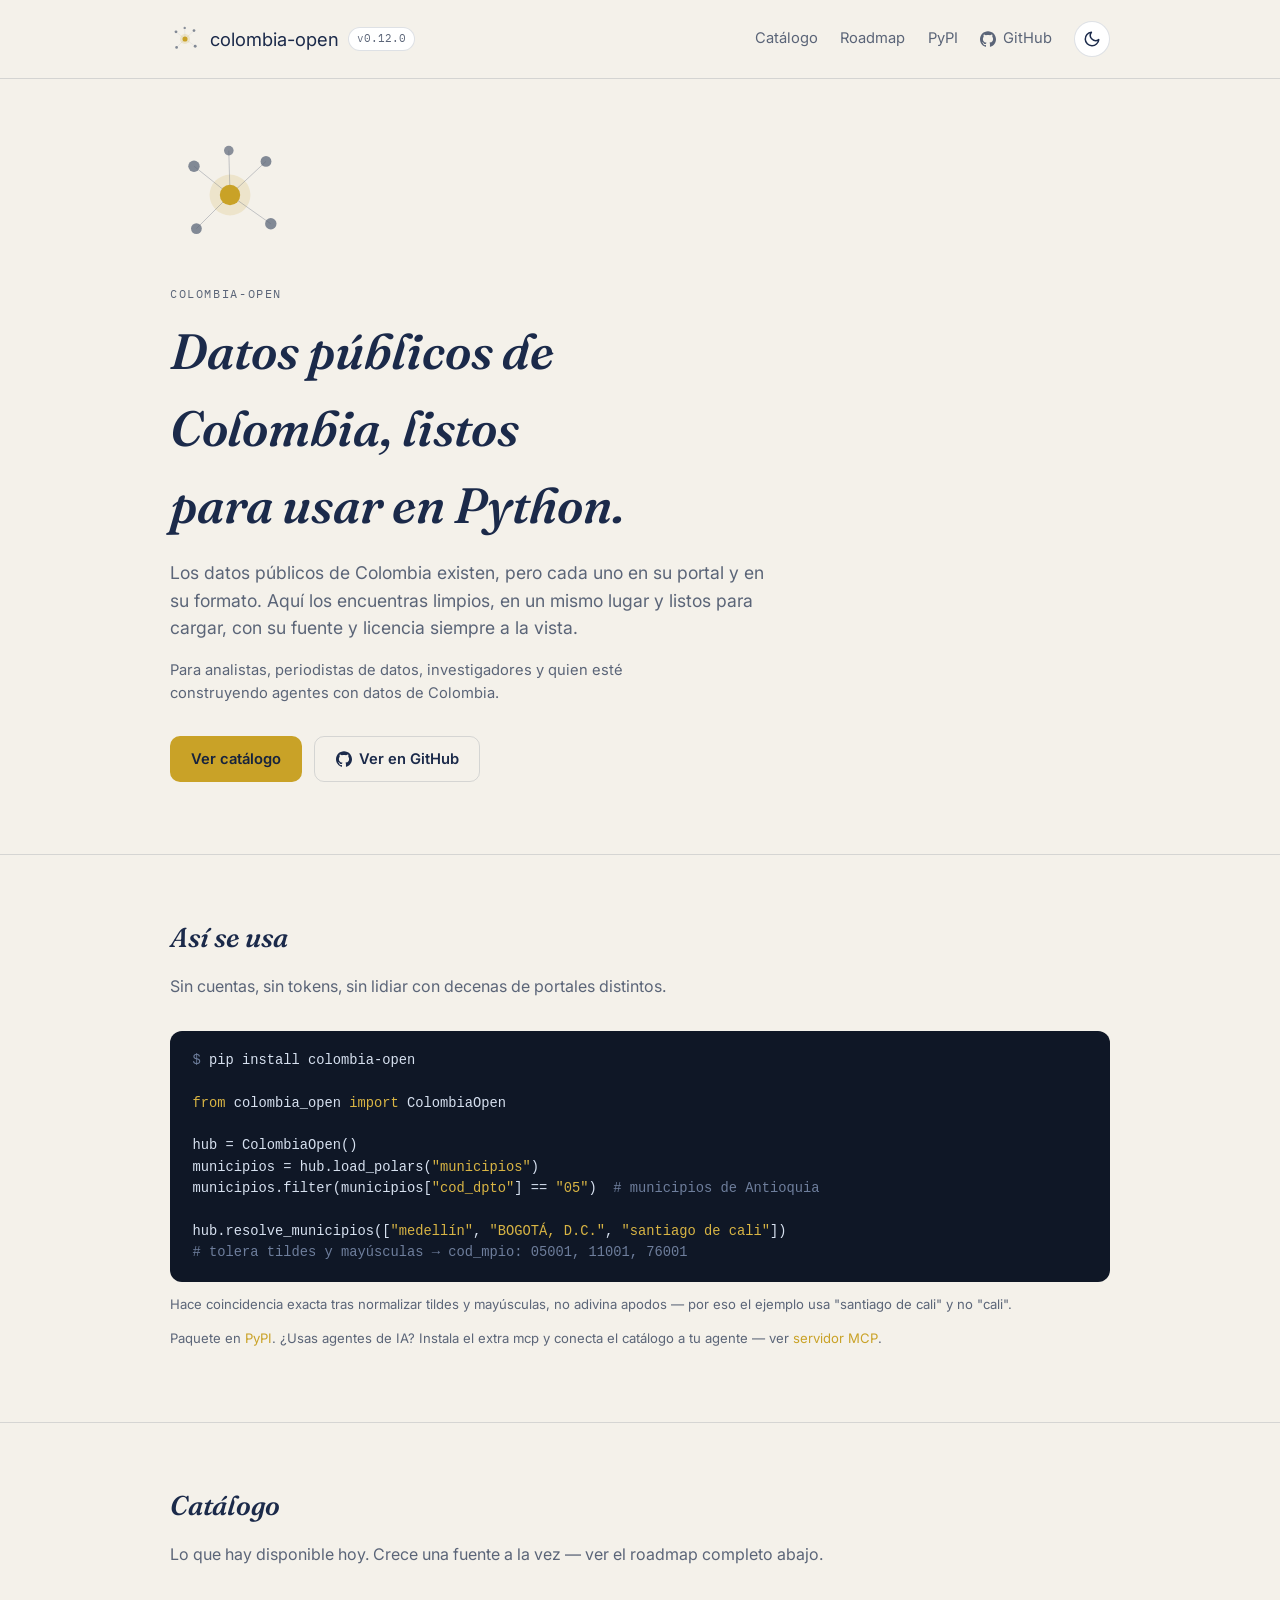
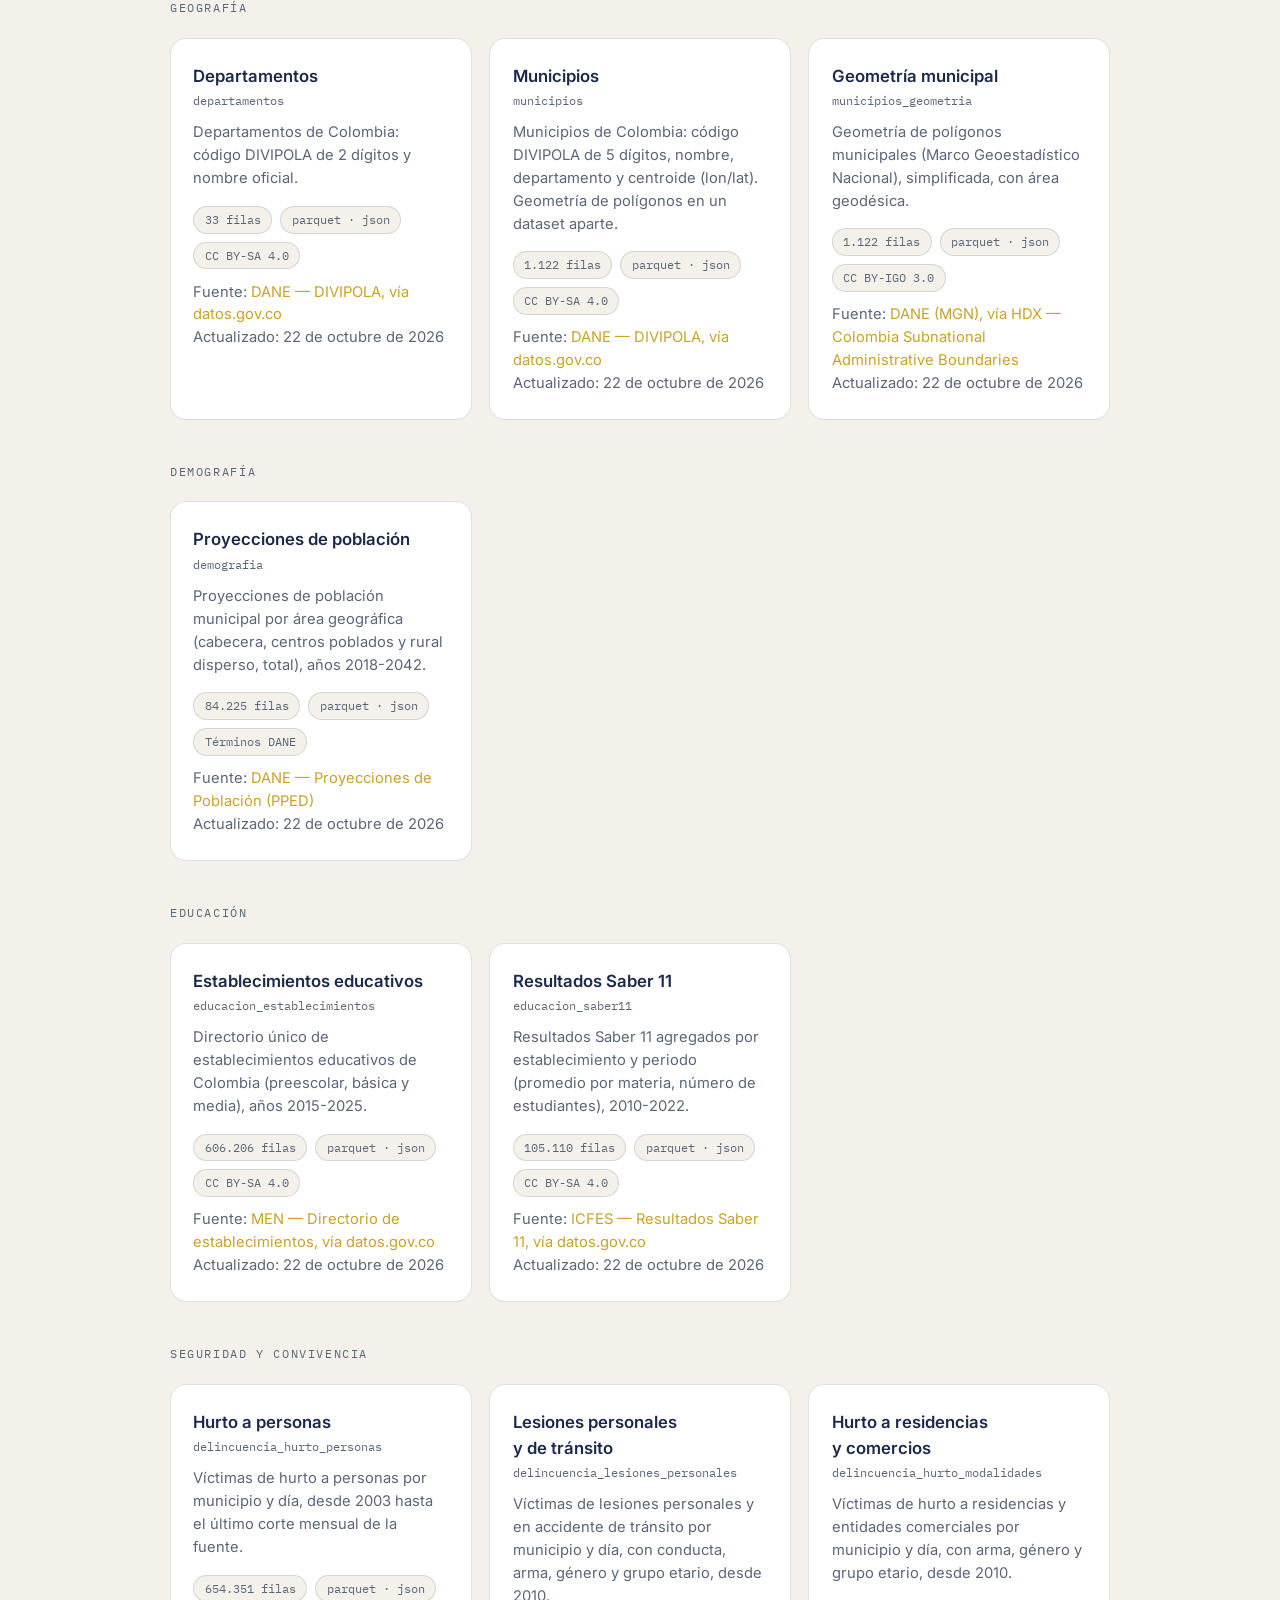
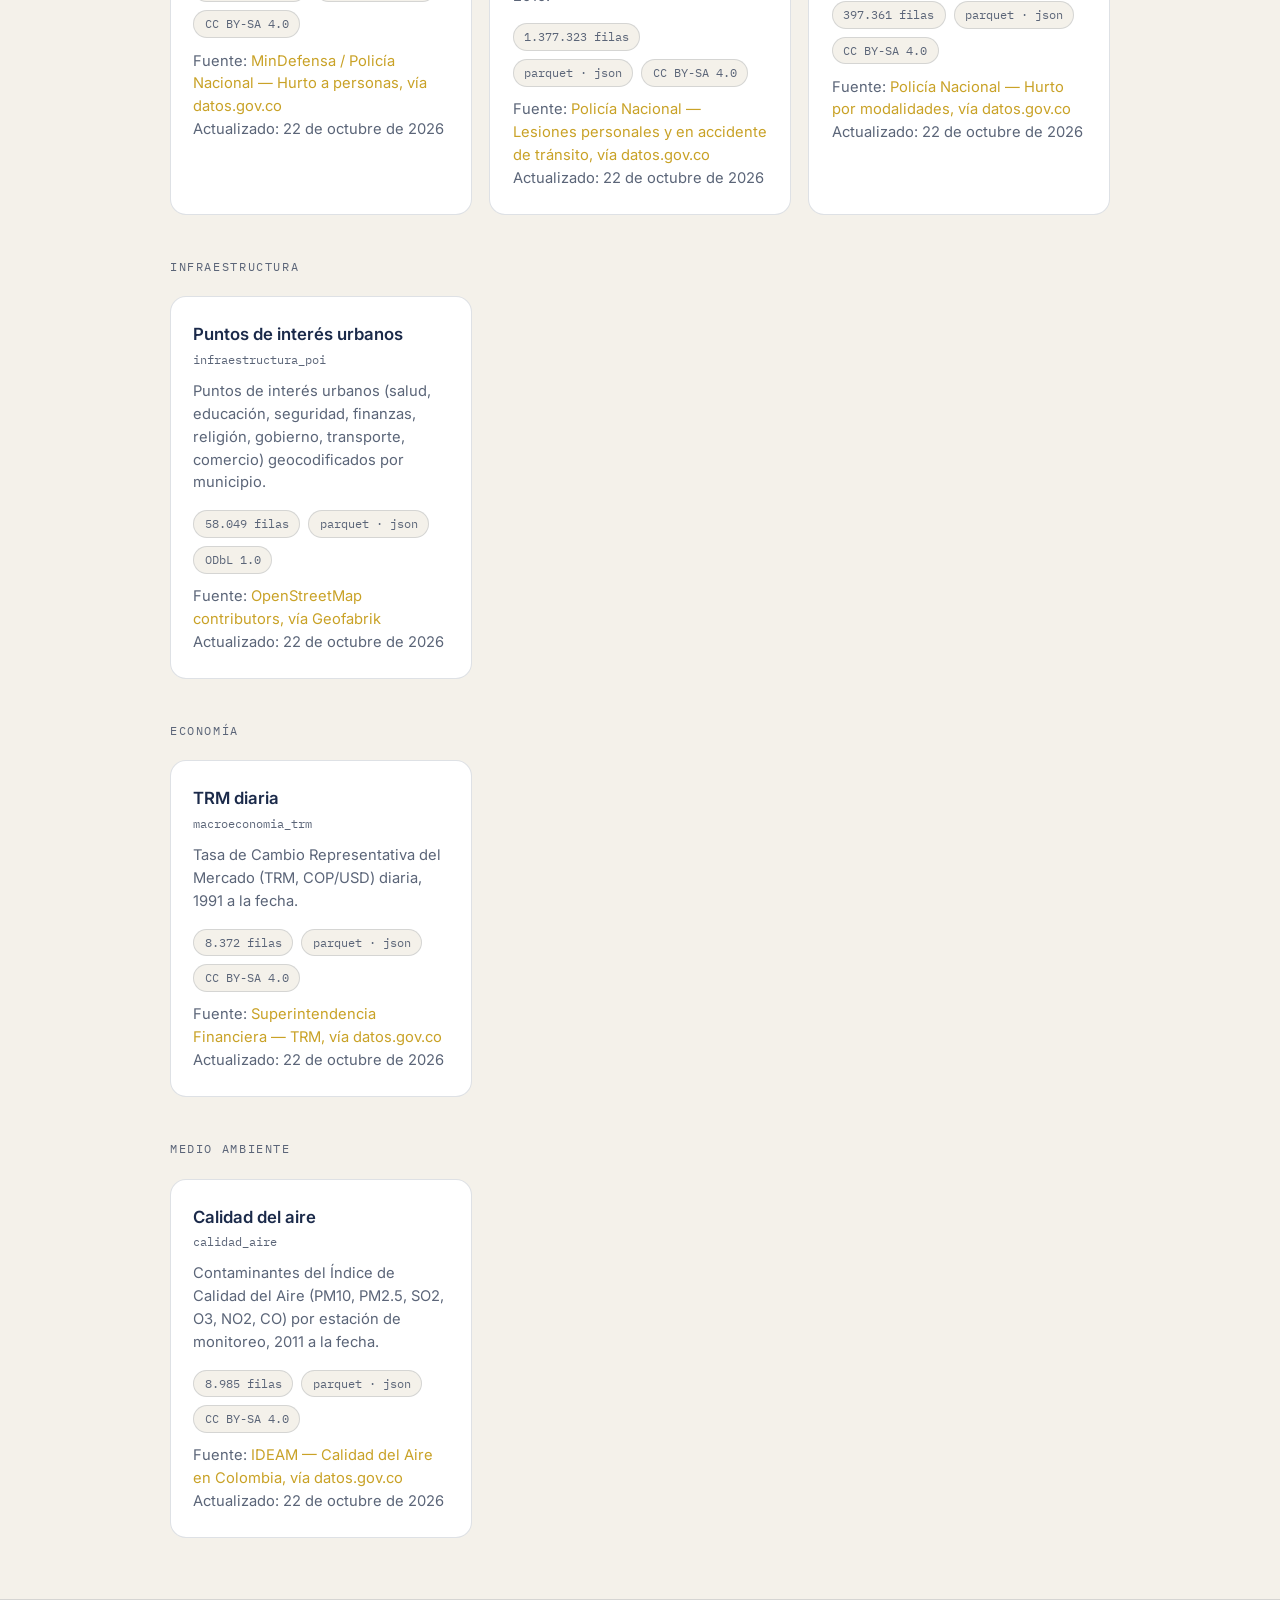
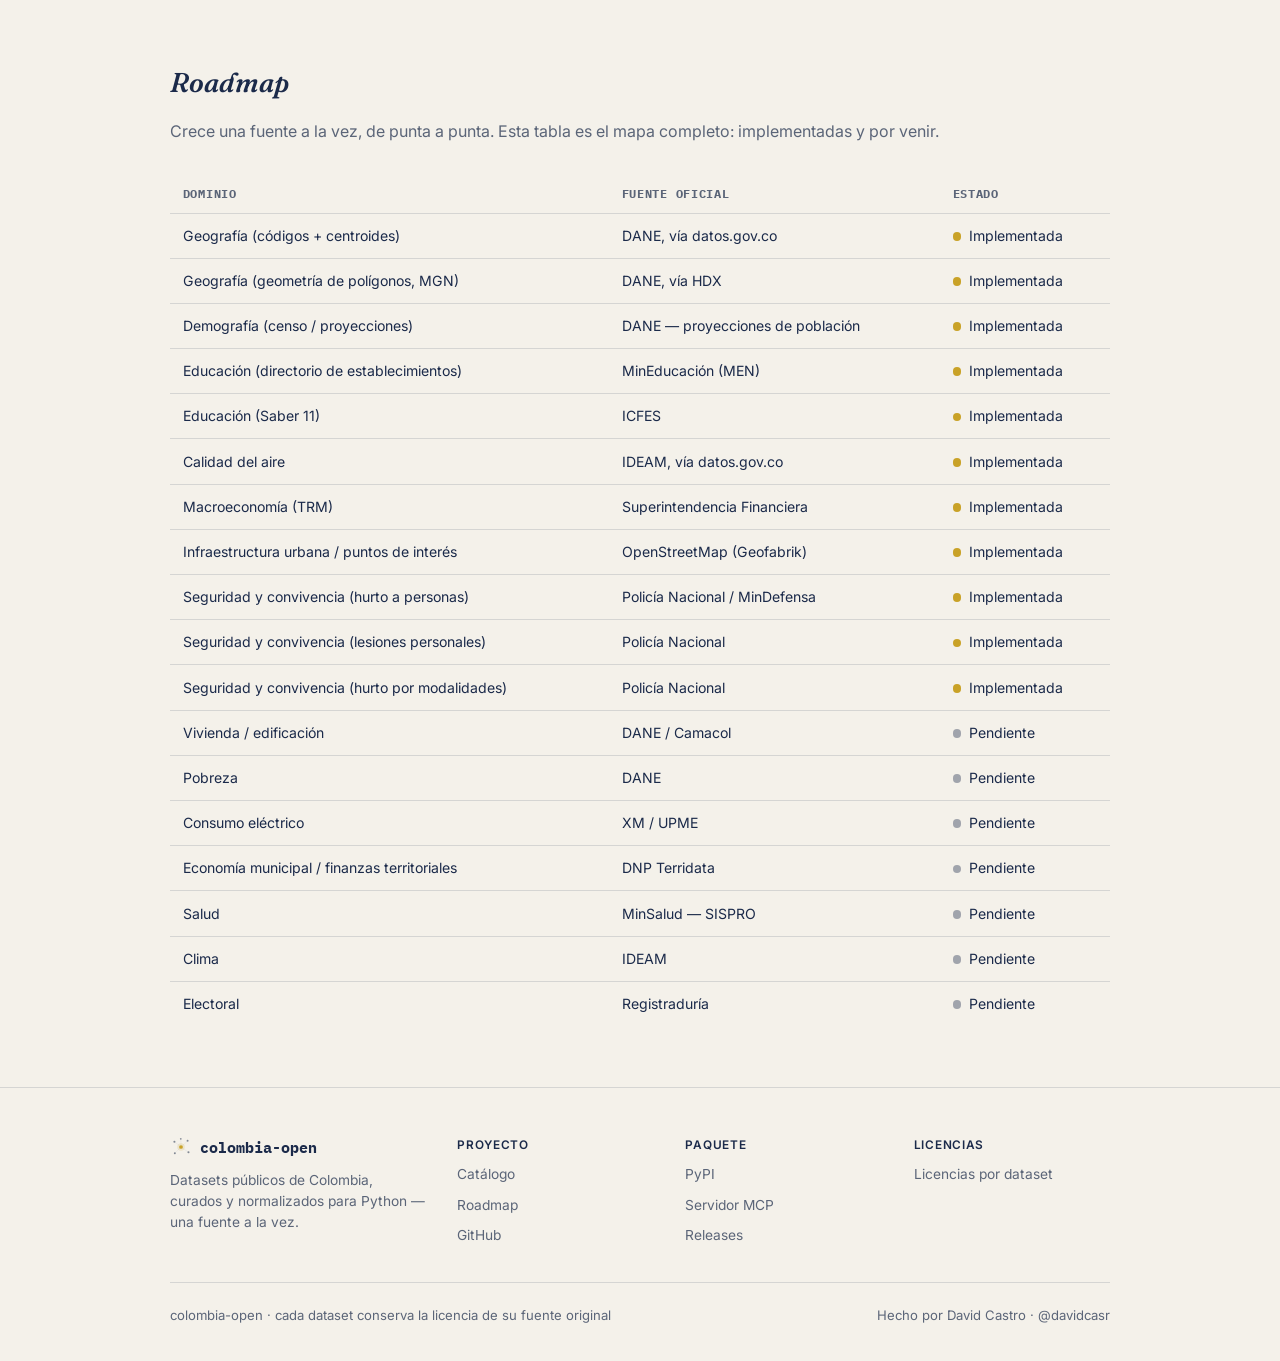
==== site/index.html @ aba4738a "docs: reescribir copy de la landing page (hero, catálogo, roadmap) Quita DIVIPOLA y "cada semana"/"f" ====
<!doctype html>
<html lang="es">
<head>
  <meta charset="utf-8">
  <meta name="viewport" content="width=device-width, initial-scale=1, viewport-fit=cover">
  <title>colombia-open — Datos públicos de Colombia para Python</title>
  <meta name="description" content="Datos públicos de Colombia, limpios y listos para usar en Python: geografía, demografía, educación, seguridad, calidad del aire y más. Cada dataset con su fuente y licencia a la vista.">
  <link rel="icon" href="favicon.svg" type="image/svg+xml">

  <meta property="og:type" content="website">
  <meta property="og:site_name" content="colombia-open">
  <meta property="og:title" content="colombia-open — Datos públicos de Colombia para Python">
  <meta property="og:description" content="Datos públicos de Colombia, limpios y listos para usar en Python: geografía, demografía, educación, seguridad, calidad del aire y más. Cada dataset con su fuente y licencia a la vista.">
  <meta property="og:url" content="https://davidcasr.github.io/colombia-open/">
  <meta property="og:image" content="https://davidcasr.github.io/colombia-open/assets/og-image.png">
  <meta property="og:image:width" content="1200">
  <meta property="og:image:height" content="630">
  <meta property="og:image:alt" content="colombia-open — logomarca de constelación sobre fondo índigo">
  <meta name="twitter:card" content="summary_large_image">
  <meta name="twitter:title" content="colombia-open — Datos públicos de Colombia para Python">
  <meta name="twitter:description" content="Datos públicos de Colombia, limpios y listos para usar en Python. Cada dataset con su fuente y licencia a la vista.">
  <meta name="twitter:image" content="https://davidcasr.github.io/colombia-open/assets/og-image.png">

  <link rel="preconnect" href="https://fonts.googleapis.com">
  <link rel="stylesheet" href="https://fonts.googleapis.com/css2?family=Fraunces:ital,wght@1,500;1,560&family=Inter:wght@400;500;600;700&family=IBM+Plex+Mono:wght@400;500&display=swap">
  <link rel="stylesheet" href="styles.css">
</head>
<body>

  <header class="site-header">
  <div class="wrap">
    <nav class="nav">
      <div class="brand-group">
        <a class="nav-brand" href="#">
          <svg viewBox="0 0 200 200" aria-hidden="true">
            <circle cx="100" cy="100" r="34" fill="var(--accent)" opacity="0.16"/>
            <line x1="40" y1="52" x2="100" y2="100" stroke="var(--fg-muted)" stroke-width="1.4" opacity="0.4"/>
            <line x1="160" y1="44" x2="100" y2="100" stroke="var(--fg-muted)" stroke-width="1.4" opacity="0.4"/>
            <line x1="168" y1="148" x2="100" y2="100" stroke="var(--fg-muted)" stroke-width="1.4" opacity="0.4"/>
            <line x1="44" y1="156" x2="100" y2="100" stroke="var(--fg-muted)" stroke-width="1.4" opacity="0.4"/>
            <line x1="98" y1="26" x2="100" y2="100" stroke="var(--fg-muted)" stroke-width="1.4" opacity="0.4"/>
            <circle cx="40" cy="52" r="9.5" fill="var(--fg-muted)" opacity="0.75"/>
            <circle cx="160" cy="44" r="9" fill="var(--fg-muted)" opacity="0.75"/>
            <circle cx="168" cy="148" r="9.5" fill="var(--fg-muted)" opacity="0.75"/>
            <circle cx="44" cy="156" r="9" fill="var(--fg-muted)" opacity="0.75"/>
            <circle cx="98" cy="26" r="8" fill="var(--fg-muted)" opacity="0.7"/>
            <circle cx="100" cy="100" r="17" fill="var(--accent)"/>
          </svg>
          colombia-open
        </a>
        <a class="version-badge" id="versionBadge" href="https://github.com/davidcasr/colombia-open/releases" target="_blank" rel="noopener">v0.12.0</a>
      </div>
      <div class="nav-links">
        <a href="#catalogo">Catálogo</a>
        <a href="#roadmap">Roadmap</a>
        <a href="https://pypi.org/project/colombia-open/" target="_blank" rel="noopener">PyPI</a>
        <a class="nav-github" href="https://github.com/davidcasr/colombia-open">
          <svg viewBox="0 0 24 24" fill="currentColor" aria-hidden="true"><path d="M12 .297c-6.63 0-12 5.373-12 12 0 5.303 3.438 9.8 8.205 11.385.6.113.82-.258.82-.577 0-.285-.01-1.04-.015-2.04-3.338.724-4.042-1.61-4.042-1.61C4.422 18.07 3.633 17.7 3.633 17.7c-1.087-.744.084-.729.084-.729 1.205.084 1.838 1.236 1.838 1.236 1.07 1.835 2.809 1.305 3.495.998.108-.776.417-1.305.76-1.605-2.665-.3-5.466-1.332-5.466-5.93 0-1.31.465-2.38 1.235-3.22-.135-.303-.54-1.523.105-3.176 0 0 1.005-.322 3.3 1.23.96-.267 1.98-.399 3-.405 1.02.006 2.04.138 3 .405 2.28-1.552 3.285-1.23 3.285-1.23.645 1.653.24 2.873.12 3.176.765.84 1.23 1.91 1.23 3.22 0 4.61-2.805 5.625-5.475 5.92.42.36.81 1.096.81 2.22 0 1.606-.015 2.896-.015 3.286 0 .315.21.69.825.57C20.565 22.092 24 17.592 24 12.297c0-6.627-5.373-12-12-12"/></svg>
          GitHub
        </a>
        <button class="theme-toggle" id="themeToggle" type="button" aria-label="Cambiar a modo oscuro">
          <svg class="icon-moon" viewBox="0 0 24 24" fill="none" stroke="currentColor" stroke-width="2" stroke-linecap="round" stroke-linejoin="round" aria-hidden="true">
            <path d="M21 12.79A9 9 0 1 1 11.21 3 7 7 0 0 0 21 12.79Z"/>
          </svg>
          <svg class="icon-sun" viewBox="0 0 24 24" fill="none" stroke="currentColor" stroke-width="2" stroke-linecap="round" stroke-linejoin="round" aria-hidden="true">
            <circle cx="12" cy="12" r="5"/>
            <line x1="12" y1="1" x2="12" y2="3"/>
            <line x1="12" y1="21" x2="12" y2="23"/>
            <line x1="4.22" y1="4.22" x2="5.64" y2="5.64"/>
            <line x1="18.36" y1="18.36" x2="19.78" y2="19.78"/>
            <line x1="1" y1="12" x2="3" y2="12"/>
            <line x1="21" y1="12" x2="23" y2="12"/>
            <line x1="4.22" y1="19.78" x2="5.64" y2="18.36"/>
            <line x1="18.36" y1="5.64" x2="19.78" y2="4.22"/>
          </svg>
        </button>
      </div>
    </nav>
  </div>
  </header>

  <section class="hero">
    <div class="wrap">
      <svg class="hero-mark" viewBox="0 0 200 200" aria-hidden="true">
        <circle cx="100" cy="100" r="34" fill="var(--accent)" opacity="0.16"/>
        <line x1="40" y1="52" x2="100" y2="100" stroke="var(--fg-muted)" stroke-width="1.4" opacity="0.4"/>
        <line x1="160" y1="44" x2="100" y2="100" stroke="var(--fg-muted)" stroke-width="1.4" opacity="0.4"/>
        <line x1="168" y1="148" x2="100" y2="100" stroke="var(--fg-muted)" stroke-width="1.4" opacity="0.4"/>
        <line x1="44" y1="156" x2="100" y2="100" stroke="var(--fg-muted)" stroke-width="1.4" opacity="0.4"/>
        <line x1="98" y1="26" x2="100" y2="100" stroke="var(--fg-muted)" stroke-width="1.4" opacity="0.4"/>
        <circle cx="40" cy="52" r="9.5" fill="var(--fg-muted)" opacity="0.75"/>
        <circle cx="160" cy="44" r="9" fill="var(--fg-muted)" opacity="0.75"/>
        <circle cx="168" cy="148" r="9.5" fill="var(--fg-muted)" opacity="0.75"/>
        <circle cx="44" cy="156" r="9" fill="var(--fg-muted)" opacity="0.75"/>
        <circle cx="98" cy="26" r="8" fill="var(--fg-muted)" opacity="0.7"/>
        <circle cx="100" cy="100" r="17" fill="var(--accent)"/>
      </svg>
      <p class="eyebrow">colombia-open</p>
      <h1>Datos públicos de Colombia, listos para usar en Python.</h1>
      <p class="lede">Los datos públicos de Colombia existen, pero cada uno en su portal y en su formato. Aquí los encuentras limpios, en un mismo lugar y listos para cargar, con su fuente y licencia siempre a la vista.</p>
      <p class="lede lede-audience">Para analistas, periodistas de datos, investigadores y quien esté construyendo agentes con datos de Colombia.</p>
      <div class="hero-ctas">
        <a class="btn btn-primary" href="#catalogo">Ver catálogo</a>
        <a class="btn btn-secondary" href="https://github.com/davidcasr/colombia-open">
          <svg viewBox="0 0 24 24" fill="currentColor" aria-hidden="true" width="16" height="16"><path d="M12 .297c-6.63 0-12 5.373-12 12 0 5.303 3.438 9.8 8.205 11.385.6.113.82-.258.82-.577 0-.285-.01-1.04-.015-2.04-3.338.724-4.042-1.61-4.042-1.61C4.422 18.07 3.633 17.7 3.633 17.7c-1.087-.744.084-.729.084-.729 1.205.084 1.838 1.236 1.838 1.236 1.07 1.835 2.809 1.305 3.495.998.108-.776.417-1.305.76-1.605-2.665-.3-5.466-1.332-5.466-5.93 0-1.31.465-2.38 1.235-3.22-.135-.303-.54-1.523.105-3.176 0 0 1.005-.322 3.3 1.23.96-.267 1.98-.399 3-.405 1.02.006 2.04.138 3 .405 2.28-1.552 3.285-1.23 3.285-1.23.645 1.653.24 2.873.12 3.176.765.84 1.23 1.91 1.23 3.22 0 4.61-2.805 5.625-5.475 5.92.42.36.81 1.096.81 2.22 0 1.606-.015 2.896-.015 3.286 0 .315.21.69.825.57C20.565 22.092 24 17.592 24 12.297c0-6.627-5.373-12-12-12"/></svg>
          Ver en GitHub
        </a>
      </div>
    </div>
  </section>

  <section class="band examples">
    <div class="wrap">
      <h2>Así se usa</h2>
      <p class="intro">Sin cuentas, sin tokens, sin lidiar con decenas de portales distintos.</p>
      <div class="terminal">
        <pre><span class="muted">$</span> pip install colombia-open

<span class="gold">from</span> colombia_open <span class="gold">import</span> ColombiaOpen

hub = ColombiaOpen()
municipios = hub.load_polars(<span class="gold">"municipios"</span>)
municipios.filter(municipios[<span class="gold">"cod_dpto"</span>] == <span class="gold">"05"</span>)  <span class="muted"># municipios de Antioquia</span>

hub.resolve_municipios([<span class="gold">"medellín"</span>, <span class="gold">"BOGOTÁ, D.C."</span>, <span class="gold">"santiago de cali"</span>])
<span class="muted"># tolera tildes y mayúsculas → cod_mpio: 05001, 11001, 76001</span></pre>
      </div>
      <p class="terminal-note">Hace coincidencia exacta tras normalizar tildes y mayúsculas, no adivina apodos — por eso el ejemplo usa "santiago de cali" y no "cali".</p>
      <p class="terminal-note">Paquete en <a href="https://pypi.org/project/colombia-open/" target="_blank" rel="noopener">PyPI</a>. ¿Usas agentes de IA? Instala el extra mcp y conecta el catálogo a tu agente — ver <a href="https://github.com/davidcasr/colombia-open/blob/main/docs/mcp.md" target="_blank" rel="noopener">servidor MCP</a>.</p>
    </div>
  </section>

  <section class="band catalog" id="catalogo">
    <div class="wrap">
      <h2>Catálogo</h2>
      <p class="intro">Lo que hay disponible hoy. Crece una fuente a la vez — ver el roadmap completo abajo.</p>
      <div class="catalog-grid">
        <p class="eyebrow catalog-group-label">Geografía</p>
        <div class="dataset-card">
          <div class="dataset-title">
            <h3>Departamentos</h3>
            <span class="dataset-slug">departamentos</span>
          </div>
          <p>Departamentos de Colombia: código DIVIPOLA de 2 dígitos y nombre oficial.</p>
          <div class="dataset-meta">
            <span class="pill">33 filas</span>
            <span class="pill">parquet · json</span>
            <span class="pill">CC BY-SA 4.0</span>
          </div>
          <p class="dataset-source">Fuente: <a href="https://www.datos.gov.co/resource/gdxc-w37w" target="_blank" rel="noopener">DANE — DIVIPOLA, vía datos.gov.co</a><br>Actualizado: 22 de octubre de 2026</p>
        </div>
        <div class="dataset-card">
          <div class="dataset-title">
            <h3>Municipios</h3>
            <span class="dataset-slug">municipios</span>
          </div>
          <p>Municipios de Colombia: código DIVIPOLA de 5 dígitos, nombre, departamento y centroide (lon/lat). Geometría de polígonos en un dataset aparte.</p>
          <div class="dataset-meta">
            <span class="pill">1.122 filas</span>
            <span class="pill">parquet · json</span>
            <span class="pill">CC BY-SA 4.0</span>
          </div>
          <p class="dataset-source">Fuente: <a href="https://www.datos.gov.co/resource/gdxc-w37w" target="_blank" rel="noopener">DANE — DIVIPOLA, vía datos.gov.co</a><br>Actualizado: 22 de octubre de 2026</p>
        </div>
        <div class="dataset-card">
          <div class="dataset-title">
            <h3>Geometría municipal</h3>
            <span class="dataset-slug">municipios_geometria</span>
          </div>
          <p>Geometría de polígonos municipales (Marco Geoestadístico Nacional), simplificada, con área geodésica.</p>
          <div class="dataset-meta">
            <span class="pill">1.122 filas</span>
            <span class="pill">parquet · json</span>
            <span class="pill">CC BY-IGO 3.0</span>
          </div>
          <p class="dataset-source">Fuente: <a href="https://data.humdata.org/dataset/cod-ab-col" target="_blank" rel="noopener">DANE (MGN), vía HDX — Colombia Subnational Administrative Boundaries</a><br>Actualizado: 22 de octubre de 2026</p>
        </div>
        <p class="eyebrow catalog-group-label">Demografía</p>
        <div class="dataset-card">
          <div class="dataset-title">
            <h3>Proyecciones de población</h3>
            <span class="dataset-slug">demografia</span>
          </div>
          <p>Proyecciones de población municipal por área geográfica (cabecera, centros poblados y rural disperso, total), años 2018-2042.</p>
          <div class="dataset-meta">
            <span class="pill">84.225 filas</span>
            <span class="pill">parquet · json</span>
            <a class="pill" href="https://www.dane.gov.co/index.php/servicios-al-ciudadano/tramites/transparencia-y-acceso-a-la-informacion-publica/terminos-y-condiciones" target="_blank" rel="noopener">Términos DANE</a>
          </div>
          <p class="dataset-source">Fuente: <a href="https://www.dane.gov.co/files/censo2018/proyecciones-de-poblacion/Municipal/PPED-AreaMun-2018-2042_VP.xlsx" target="_blank" rel="noopener">DANE — Proyecciones de Población (PPED)</a><br>Actualizado: 22 de octubre de 2026</p>
        </div>
        <p class="eyebrow catalog-group-label">Educación</p>
        <div class="dataset-card">
          <div class="dataset-title">
            <h3>Establecimientos educativos</h3>
            <span class="dataset-slug">educacion_establecimientos</span>
          </div>
          <p>Directorio único de establecimientos educativos de Colombia (preescolar, básica y media), años 2015-2025.</p>
          <div class="dataset-meta">
            <span class="pill">606.206 filas</span>
            <span class="pill">parquet · json</span>
            <span class="pill">CC BY-SA 4.0</span>
          </div>
          <p class="dataset-source">Fuente: <a href="https://www.datos.gov.co/resource/cfw5-qzt5" target="_blank" rel="noopener">MEN — Directorio de establecimientos, vía datos.gov.co</a><br>Actualizado: 22 de octubre de 2026</p>
        </div>
        <div class="dataset-card">
          <div class="dataset-title">
            <h3>Resultados Saber 11</h3>
            <span class="dataset-slug">educacion_saber11</span>
          </div>
          <p>Resultados Saber 11 agregados por establecimiento y periodo (promedio por materia, número de estudiantes), 2010-2022.</p>
          <div class="dataset-meta">
            <span class="pill">105.110 filas</span>
            <span class="pill">parquet · json</span>
            <span class="pill">CC BY-SA 4.0</span>
          </div>
          <p class="dataset-source">Fuente: <a href="https://www.datos.gov.co/resource/kgxf-xxbe" target="_blank" rel="noopener">ICFES — Resultados Saber 11, vía datos.gov.co</a><br>Actualizado: 22 de octubre de 2026</p>
        </div>
        <p class="eyebrow catalog-group-label">Seguridad y convivencia</p>
        <div class="dataset-card">
          <div class="dataset-title">
            <h3>Hurto a personas</h3>
            <span class="dataset-slug">delincuencia_hurto_personas</span>
          </div>
          <p>Víctimas de hurto a personas por municipio y día, desde 2003 hasta el último corte mensual de la fuente.</p>
          <div class="dataset-meta">
            <span class="pill">654.351 filas</span>
            <span class="pill">parquet · json</span>
            <span class="pill">CC BY-SA 4.0</span>
          </div>
          <p class="dataset-source">Fuente: <a href="https://www.datos.gov.co/resource/4rxi-8m8d" target="_blank" rel="noopener">MinDefensa / Policía Nacional — Hurto a personas, vía datos.gov.co</a><br>Actualizado: 22 de octubre de 2026</p>
        </div>
        <div class="dataset-card">
          <div class="dataset-title">
            <h3>Lesiones personales y de tránsito</h3>
            <span class="dataset-slug">delincuencia_lesiones_personales</span>
          </div>
          <p>Víctimas de lesiones personales y en accidente de tránsito por municipio y día, con conducta, arma, género y grupo etario, desde 2010.</p>
          <div class="dataset-meta">
            <span class="pill">1.377.323 filas</span>
            <span class="pill">parquet · json</span>
            <span class="pill">CC BY-SA 4.0</span>
          </div>
          <p class="dataset-source">Fuente: <a href="https://www.datos.gov.co/resource/72sg-cybi" target="_blank" rel="noopener">Policía Nacional — Lesiones personales y en accidente de tránsito, vía datos.gov.co</a><br>Actualizado: 22 de octubre de 2026</p>
        </div>
        <div class="dataset-card">
          <div class="dataset-title">
            <h3>Hurto a residencias y comercios</h3>
            <span class="dataset-slug">delincuencia_hurto_modalidades</span>
          </div>
          <p>Víctimas de hurto a residencias y entidades comerciales por municipio y día, con arma, género y grupo etario, desde 2010.</p>
          <div class="dataset-meta">
            <span class="pill">397.361 filas</span>
            <span class="pill">parquet · json</span>
            <span class="pill">CC BY-SA 4.0</span>
          </div>
          <p class="dataset-source">Fuente: <a href="https://www.datos.gov.co/resource/6sqw-8cg5" target="_blank" rel="noopener">Policía Nacional — Hurto por modalidades, vía datos.gov.co</a><br>Actualizado: 22 de octubre de 2026</p>
        </div>
        <p class="eyebrow catalog-group-label">Infraestructura</p>
        <div class="dataset-card">
          <div class="dataset-title">
            <h3>Puntos de interés urbanos</h3>
            <span class="dataset-slug">infraestructura_poi</span>
          </div>
          <p>Puntos de interés urbanos (salud, educación, seguridad, finanzas, religión, gobierno, transporte, comercio) geocodificados por municipio.</p>
          <div class="dataset-meta">
            <span class="pill">58.049 filas</span>
            <span class="pill">parquet · json</span>
            <span class="pill">ODbL 1.0</span>
          </div>
          <p class="dataset-source">Fuente: <a href="https://download.geofabrik.de/south-america/colombia.html" target="_blank" rel="noopener">OpenStreetMap contributors, vía Geofabrik</a><br>Actualizado: 22 de octubre de 2026</p>
        </div>
        <p class="eyebrow catalog-group-label">Economía</p>
        <div class="dataset-card">
          <div class="dataset-title">
            <h3>TRM diaria</h3>
            <span class="dataset-slug">macroeconomia_trm</span>
          </div>
          <p>Tasa de Cambio Representativa del Mercado (TRM, COP/USD) diaria, 1991 a la fecha.</p>
          <div class="dataset-meta">
            <span class="pill">8.372 filas</span>
            <span class="pill">parquet · json</span>
            <span class="pill">CC BY-SA 4.0</span>
          </div>
          <p class="dataset-source">Fuente: <a href="https://www.datos.gov.co/resource/32sa-8pi3" target="_blank" rel="noopener">Superintendencia Financiera — TRM, vía datos.gov.co</a><br>Actualizado: 22 de octubre de 2026</p>
        </div>
        <p class="eyebrow catalog-group-label">Medio ambiente</p>
        <div class="dataset-card">
          <div class="dataset-title">
            <h3>Calidad del aire</h3>
            <span class="dataset-slug">calidad_aire</span>
          </div>
          <p>Contaminantes del Índice de Calidad del Aire (PM10, PM2.5, SO2, O3, NO2, CO) por estación de monitoreo, 2011 a la fecha.</p>
          <div class="dataset-meta">
            <span class="pill">8.985 filas</span>
            <span class="pill">parquet · json</span>
            <span class="pill">CC BY-SA 4.0</span>
          </div>
          <p class="dataset-source">Fuente: <a href="https://www.datos.gov.co/resource/kekd-7v7h" target="_blank" rel="noopener">IDEAM — Calidad del Aire en Colombia, vía datos.gov.co</a><br>Actualizado: 22 de octubre de 2026</p>
        </div>
      </div>
    </div>
  </section>

  <section class="band roadmap" id="roadmap">
    <div class="wrap">
      <h2>Roadmap</h2>
      <p class="intro">Crece una fuente a la vez, de punta a punta. Esta tabla es el mapa completo: implementadas y por venir.</p>
      <div class="roadmap-table-wrap">
        <table class="roadmap-table">
          <thead>
            <tr><th>Dominio</th><th>Fuente oficial</th><th>Estado</th></tr>
          </thead>
          <tbody>
            <tr><td>Geografía (códigos + centroides)</td><td>DANE, vía datos.gov.co</td><td><span class="status-dot done"></span>Implementada</td></tr>
            <tr><td>Geografía (geometría de polígonos, MGN)</td><td>DANE, vía HDX</td><td><span class="status-dot done"></span>Implementada</td></tr>
            <tr><td>Demografía (censo / proyecciones)</td><td>DANE — proyecciones de población</td><td><span class="status-dot done"></span>Implementada</td></tr>
            <tr><td>Educación (directorio de establecimientos)</td><td>MinEducación (MEN)</td><td><span class="status-dot done"></span>Implementada</td></tr>
            <tr><td>Educación (Saber 11)</td><td>ICFES</td><td><span class="status-dot done"></span>Implementada</td></tr>
            <tr><td>Calidad del aire</td><td>IDEAM, vía datos.gov.co</td><td><span class="status-dot done"></span>Implementada</td></tr>
            <tr><td>Macroeconomía (TRM)</td><td>Superintendencia Financiera</td><td><span class="status-dot done"></span>Implementada</td></tr>
            <tr><td>Infraestructura urbana / puntos de interés</td><td>OpenStreetMap (Geofabrik)</td><td><span class="status-dot done"></span>Implementada</td></tr>
            <tr><td>Seguridad y convivencia (hurto a personas)</td><td>Policía Nacional / MinDefensa</td><td><span class="status-dot done"></span>Implementada</td></tr>
            <tr><td>Seguridad y convivencia (lesiones personales)</td><td>Policía Nacional</td><td><span class="status-dot done"></span>Implementada</td></tr>
            <tr><td>Seguridad y convivencia (hurto por modalidades)</td><td>Policía Nacional</td><td><span class="status-dot done"></span>Implementada</td></tr>
            <tr><td>Vivienda / edificación</td><td>DANE / Camacol</td><td><span class="status-dot pending"></span>Pendiente</td></tr>
            <tr><td>Pobreza</td><td>DANE</td><td><span class="status-dot pending"></span>Pendiente</td></tr>
            <tr><td>Consumo eléctrico</td><td>XM / UPME</td><td><span class="status-dot pending"></span>Pendiente</td></tr>
            <tr><td>Economía municipal / finanzas territoriales</td><td>DNP Terridata</td><td><span class="status-dot pending"></span>Pendiente</td></tr>
            <tr><td>Salud</td><td>MinSalud — SISPRO</td><td><span class="status-dot pending"></span>Pendiente</td></tr>
            <tr><td>Clima</td><td>IDEAM</td><td><span class="status-dot pending"></span>Pendiente</td></tr>
            <tr><td>Electoral</td><td>Registraduría</td><td><span class="status-dot pending"></span>Pendiente</td></tr>
          </tbody>
        </table>
      </div>
    </div>
  </section>

  <footer class="band site-footer">
    <div class="wrap">
      <div class="foot-grid">
        <div class="foot-brand">
          <a class="foot-logo" href="#">
            <svg viewBox="0 0 200 200" aria-hidden="true">
              <circle cx="100" cy="100" r="34" fill="var(--accent)" opacity="0.16"/>
              <line x1="40" y1="52" x2="100" y2="100" stroke="var(--fg-muted)" stroke-width="1.4" opacity="0.4"/>
              <line x1="160" y1="44" x2="100" y2="100" stroke="var(--fg-muted)" stroke-width="1.4" opacity="0.4"/>
              <line x1="168" y1="148" x2="100" y2="100" stroke="var(--fg-muted)" stroke-width="1.4" opacity="0.4"/>
              <line x1="44" y1="156" x2="100" y2="100" stroke="var(--fg-muted)" stroke-width="1.4" opacity="0.4"/>
              <line x1="98" y1="26" x2="100" y2="100" stroke="var(--fg-muted)" stroke-width="1.4" opacity="0.4"/>
              <circle cx="40" cy="52" r="9.5" fill="var(--fg-muted)" opacity="0.75"/>
              <circle cx="160" cy="44" r="9" fill="var(--fg-muted)" opacity="0.75"/>
              <circle cx="168" cy="148" r="9.5" fill="var(--fg-muted)" opacity="0.75"/>
              <circle cx="44" cy="156" r="9" fill="var(--fg-muted)" opacity="0.75"/>
              <circle cx="98" cy="26" r="8" fill="var(--fg-muted)" opacity="0.7"/>
              <circle cx="100" cy="100" r="17" fill="var(--accent)"/>
            </svg>
            colombia-open
          </a>
          <p>Datasets públicos de Colombia, curados y normalizados para Python — una fuente a la vez.</p>
        </div>
        <div class="foot-col">
          <h4>Proyecto</h4>
          <a href="#catalogo">Catálogo</a>
          <a href="#roadmap">Roadmap</a>
          <a href="https://github.com/davidcasr/colombia-open" target="_blank" rel="noopener">GitHub</a>
        </div>
        <div class="foot-col">
          <h4>Paquete</h4>
          <a href="https://pypi.org/project/colombia-open/" target="_blank" rel="noopener">PyPI</a>
          <a href="https://github.com/davidcasr/colombia-open/blob/main/docs/mcp.md" target="_blank" rel="noopener">Servidor MCP</a>
          <a href="https://github.com/davidcasr/colombia-open/releases" target="_blank" rel="noopener">Releases</a>
        </div>
        <div class="foot-col">
          <h4>Licencias</h4>
          <a href="https://github.com/davidcasr/colombia-open/blob/main/docs/licenses/data_licenses.md" target="_blank" rel="noopener">Licencias por dataset</a>
        </div>
      </div>
      <div class="foot-bottom">
        <span>colombia-open · cada dataset conserva la licencia de su fuente original</span>
        <span>Hecho por <a href="https://github.com/davidcasr">David Castro</a> · <a href="https://davidcasr.com/">@davidcasr</a></span>
      </div>
    </div>
  </footer>

  <script>
  (function () {
    var btn = document.getElementById('themeToggle');
    var root = document.documentElement;
    function current() {
      var attr = root.getAttribute('data-theme');
      if (attr) return attr;
      return window.matchMedia('(prefers-color-scheme: dark)').matches ? 'dark' : 'light';
    }
    function render() {
      btn.setAttribute('aria-label', current() === 'dark' ? 'Cambiar a modo claro' : 'Cambiar a modo oscuro');
    }
    btn.addEventListener('click', function () {
      var next = current() === 'dark' ? 'light' : 'dark';
      root.setAttribute('data-theme', next);
      try { localStorage.setItem('co-open-theme', next); } catch (e) {}
      render();
    });
    try {
      var saved = localStorage.getItem('co-open-theme');
      if (saved) root.setAttribute('data-theme', saved);
    } catch (e) {}
    render();
  })();

  (function () {
    var badge = document.getElementById('versionBadge');
    fetch('https://api.github.com/repos/davidcasr/colombia-open/releases/latest')
      .then(function (res) { return res.ok ? res.json() : null; })
      .then(function (release) {
        if (release && release.tag_name) {
          badge.textContent = release.tag_name;
          badge.href = release.html_url;
        }
      })
      .catch(function () {});
  })();
  </script>
</body>
</html>
---- site/styles.css ----
/*
  colombia-open — design tokens and v1 landing page styles.
  Token source of truth: docs/brand/design-system.md — keep both in sync.
*/

:root {
  --bg: #F4F1EA;
  --bg-alt: #FFFFFF;
  --fg: #1B2A4A;
  --fg-muted: #5B6578;
  --accent: #C9A227;
  --alert: #B5542E;
  --line: rgba(27, 42, 74, 0.14);
  /* Theme-invariant: text on top of accent-colored chips/buttons must stay
     dark in both themes, since --accent is a similar light gold in both. */
  --accent-ink: #17233D;
  /* Theme-invariant: the terminal mockup is always a dark panel, like a
     real terminal, regardless of the page theme around it. */
  --terminal-bg: #0F1726;
  --terminal-fg: #D7E1F0;
  --terminal-muted: #6E7E9C;
  --terminal-gold: #D9B544;
  color-scheme: light;
}

@media (prefers-color-scheme: dark) {
  :root:not([data-theme="light"]) {
    --bg: #17233D;
    --bg-alt: #1F2E4E;
    --fg: #F4F1EA;
    --fg-muted: #AEB6C4;
    --accent: #D9B544;
    --alert: #E0825A;
    --line: rgba(244, 241, 234, 0.14);
    color-scheme: dark;
  }
}

:root[data-theme="dark"] {
  --bg: #17233D;
  --bg-alt: #1F2E4E;
  --fg: #F4F1EA;
  --fg-muted: #AEB6C4;
  --accent: #D9B544;
  --alert: #E0825A;
  --line: rgba(244, 241, 234, 0.14);
  color-scheme: dark;
}

* { box-sizing: border-box; }

html { scroll-padding-top: 88px; scroll-behavior: smooth; }
html, body { margin: 0; }

body {
  background: var(--bg);
  color: var(--fg);
  font-family: Inter, system-ui, -apple-system, sans-serif;
  -webkit-font-smoothing: antialiased;
  line-height: 1.55;
}

.wrap {
  max-width: 980px;
  margin-inline: auto;
  padding-inline: max(20px, env(safe-area-inset-left, 0px));
}

img, svg { max-width: 100%; }

a { color: inherit; }

h1, h2, h3 { text-wrap: balance; margin: 0; font-family: Fraunces, "Iowan Old Style", serif; font-style: italic; font-weight: 560; }

.eyebrow {
  font-family: "IBM Plex Mono", monospace;
  font-size: 0.72rem;
  letter-spacing: 0.14em;
  text-transform: uppercase;
  color: var(--fg-muted);
  margin: 0 0 0.6rem;
}

/* ---------- Nav ---------- */
.site-header {
  position: sticky;
  top: 0;
  z-index: 20;
  background: color-mix(in srgb, var(--bg) 88%, transparent);
  backdrop-filter: blur(10px);
  -webkit-backdrop-filter: blur(10px);
  border-bottom: 1px solid var(--line);
}
.nav {
  display: flex;
  align-items: center;
  justify-content: space-between;
  gap: 1rem;
  padding-block: 1.3rem;
  flex-wrap: wrap;
}
.brand-group { display: flex; align-items: center; gap: 0.6rem; }
.nav-brand { display: flex; align-items: center; gap: 0.6rem; font-size: 1.15rem; text-decoration: none; }
.version-badge {
  font-family: "IBM Plex Mono", monospace;
  font-size: 0.68rem;
  color: var(--fg-muted);
  background: var(--bg-alt);
  border: 1px solid var(--line);
  border-radius: 999px;
  padding: 0.15rem 0.5rem;
  text-decoration: none;
}
.version-badge:hover { color: var(--fg); border-color: var(--accent); }
.nav-brand svg { width: 30px; height: 30px; }
.nav-links { display: flex; align-items: center; gap: 1.4rem; font-size: 0.92rem; flex-wrap: wrap; }
.nav-links a { text-decoration: none; color: var(--fg-muted); }
.nav-links a:hover { color: var(--fg); }
.nav-github { display: inline-flex; align-items: center; gap: 0.4rem; }
.nav-github svg { width: 16px; height: 16px; }
.theme-toggle {
  display: inline-flex;
  align-items: center;
  justify-content: center;
  width: 36px;
  height: 36px;
  color: var(--fg);
  background: var(--bg-alt);
  border: 1px solid var(--line);
  border-radius: 999px;
  padding: 0;
  cursor: pointer;
}
.theme-toggle:hover { border-color: var(--accent); }
.theme-toggle svg { width: 18px; height: 18px; }
.theme-toggle .icon-sun { display: none; }
.theme-toggle .icon-moon { display: block; }
@media (prefers-color-scheme: dark) {
  :root:not([data-theme="light"]) .theme-toggle .icon-sun { display: block; }
  :root:not([data-theme="light"]) .theme-toggle .icon-moon { display: none; }
}
:root[data-theme="dark"] .theme-toggle .icon-sun { display: block; }
:root[data-theme="dark"] .theme-toggle .icon-moon { display: none; }

/* ---------- Hero ---------- */
.hero { padding-block: 3.5rem 4.5rem; }
.hero-mark { width: 120px; height: 120px; margin-bottom: 1.5rem; }
.hero h1 { font-size: clamp(2.1rem, 5.5vw, 3.1rem); max-width: 18ch; }
.hero .lede { max-width: 54ch; color: var(--fg-muted); font-size: 1.1rem; margin-top: 1rem; }
.hero .lede-audience { font-size: 0.92rem; margin-top: 0.8rem; }
.hero-ctas { display: flex; gap: 0.8rem; margin-top: 2rem; flex-wrap: wrap; }
.btn {
  display: inline-flex; align-items: center; gap: 0.4rem;
  font-family: Inter, sans-serif; font-weight: 600; font-size: 0.92rem;
  padding: 0.65rem 1.3rem; border-radius: 10px; text-decoration: none;
}
.btn-primary { background: var(--accent); color: var(--accent-ink); }
.btn-secondary { background: transparent; color: var(--fg); border: 1px solid var(--line); }
.btn-secondary:hover { border-color: var(--accent); }

/* ---------- Section shell ---------- */
.band { padding-block: 3.8rem; border-top: 1px solid var(--line); }
.band h2 { font-size: 1.7rem; margin-bottom: 0.7rem; }
.band .intro { color: var(--fg-muted); margin-bottom: 2rem; }

/* ---------- Code example ---------- */
.terminal {
  background: var(--terminal-bg);
  border-radius: 12px;
  padding: 1.2rem 1.4rem;
  font-family: "IBM Plex Mono", monospace;
  font-size: 0.86rem;
  color: var(--terminal-fg);
  overflow-x: auto;
}
.terminal .muted { color: var(--terminal-muted); }
.terminal .gold { color: var(--terminal-gold); }
.terminal pre { margin: 0; white-space: pre; }
.terminal-note { font-size: 0.82rem; color: var(--fg-muted); margin-top: 0.75rem; }
.terminal-note a { color: var(--accent); text-decoration: none; }
.terminal-note a:hover { text-decoration: underline; }

/* ---------- Catalog ---------- */
.catalog-grid { display: grid; grid-template-columns: repeat(auto-fit, minmax(260px, 1fr)); gap: 1.1rem; }
.catalog-group-label { grid-column: 1 / -1; margin: 1.6rem 0 0.2rem; }
.catalog-group-label:first-of-type { margin-top: 0; }
.dataset-card {
  background: var(--bg-alt);
  border: 1px solid var(--line);
  border-radius: 16px;
  padding: 1.5rem 1.4rem;
  display: flex;
  flex-direction: column;
  gap: 0.7rem;
}
.dataset-title { display: flex; flex-direction: column; gap: 0.2rem; }
.dataset-card h3 { font-style: normal; font-weight: 600; font-size: 1.05rem; font-family: Inter, system-ui, -apple-system, sans-serif; overflow-wrap: anywhere; }
.dataset-slug {
  font-family: "IBM Plex Mono", monospace; font-size: 0.74rem;
  color: var(--fg-muted); overflow-wrap: anywhere;
}
.dataset-card p { margin: 0; color: var(--fg-muted); font-size: 0.92rem; }
.dataset-meta { display: flex; gap: 0.5rem; flex-wrap: wrap; margin-top: 0.3rem; }
.pill {
  font-family: "IBM Plex Mono", monospace; font-size: 0.72rem;
  background: var(--bg); border: 1px solid var(--line); border-radius: 999px;
  padding: 0.25rem 0.65rem; color: var(--fg-muted); text-decoration: none;
}
.dataset-source { font-size: 0.82rem; color: var(--fg-muted); margin-top: 0.4rem; }
.dataset-source a { color: var(--accent); text-decoration: none; }

/* ---------- Roadmap ---------- */
.roadmap-table { width: 100%; border-collapse: collapse; font-size: 0.88rem; }
.roadmap-table th {
  text-align: left; font-family: "IBM Plex Mono", monospace; font-size: 0.72rem;
  letter-spacing: 0.06em; text-transform: uppercase; color: var(--fg-muted);
  padding: 0.6rem 0.8rem; border-bottom: 1px solid var(--line);
}
.roadmap-table td { padding: 0.7rem 0.8rem; border-bottom: 1px solid var(--line); vertical-align: top; }
.roadmap-table tr:last-child td { border-bottom: none; }
.status-dot { display: inline-block; width: 0.55rem; height: 0.55rem; border-radius: 50%; margin-right: 0.45rem; }
.status-dot.done { background: var(--accent); }
.status-dot.pending { background: var(--fg-muted); opacity: 0.55; }
.roadmap-table-wrap { overflow-x: auto; }

/* ---------- Footer ---------- */
.site-footer { padding-block: 3rem 2.2rem; }
.foot-grid {
  display: grid;
  grid-template-columns: 1.3fr repeat(3, 1fr);
  gap: 2rem;
  padding-bottom: 2.2rem;
  border-bottom: 1px solid var(--line);
}
.foot-brand { display: flex; flex-direction: column; gap: 0.7rem; max-width: 30ch; }
.foot-logo {
  display: inline-flex; align-items: center; gap: 0.5rem;
  font-family: "IBM Plex Mono", monospace; font-weight: 700; font-size: 0.95rem;
  color: var(--fg); text-decoration: none;
}
.foot-logo svg { width: 22px; height: 22px; flex-shrink: 0; }
.foot-brand p { margin: 0; font-size: 0.86rem; line-height: 1.5; color: var(--fg-muted); }
.foot-col { display: flex; flex-direction: column; gap: 0.6rem; }
.foot-col h4 {
  margin: 0; font-size: 0.74rem; letter-spacing: 0.06em; text-transform: uppercase;
  color: var(--fg); font-weight: 600;
}
.foot-col a { font-size: 0.86rem; color: var(--fg-muted); text-decoration: none; }
.foot-col a:hover { color: var(--accent); }
.foot-bottom {
  display: flex; justify-content: space-between; flex-wrap: wrap; gap: 0.6rem;
  padding-top: 1.4rem; font-size: 0.82rem; color: var(--fg-muted);
}
.foot-bottom a { color: var(--fg-muted); text-decoration: none; }
.foot-bottom a:hover { color: var(--fg); }

@media (max-width: 720px) {
  .foot-grid { grid-template-columns: 1fr 1fr; gap: 1.8rem 1.2rem; }
  .foot-brand { grid-column: 1 / -1; max-width: none; }
}

@media (max-width: 480px) {
  .band { padding-block: 2.6rem; }
  .hero { padding-block: 2.6rem 3rem; }
  .foot-grid { grid-template-columns: 1fr; }
  .foot-brand { grid-column: auto; }
}

@media (prefers-reduced-motion: reduce) {
  html { scroll-behavior: auto; }
}
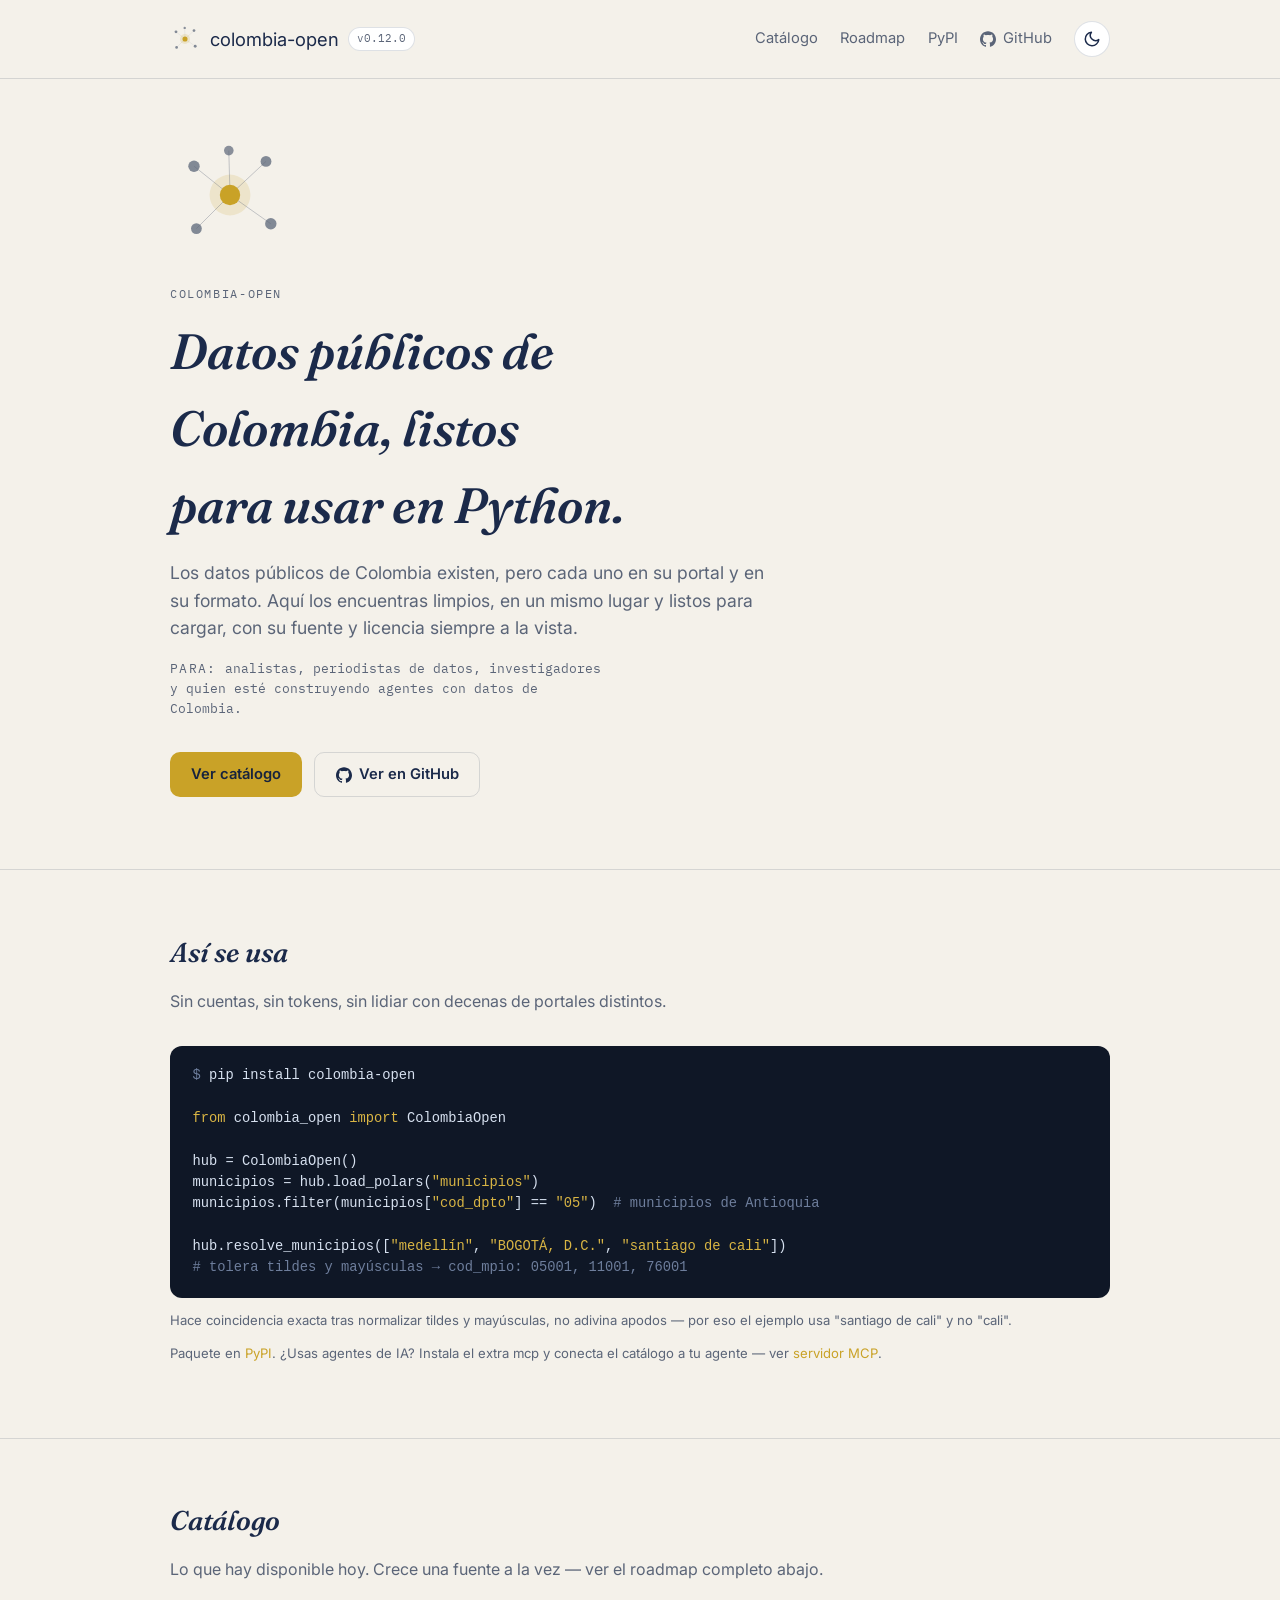
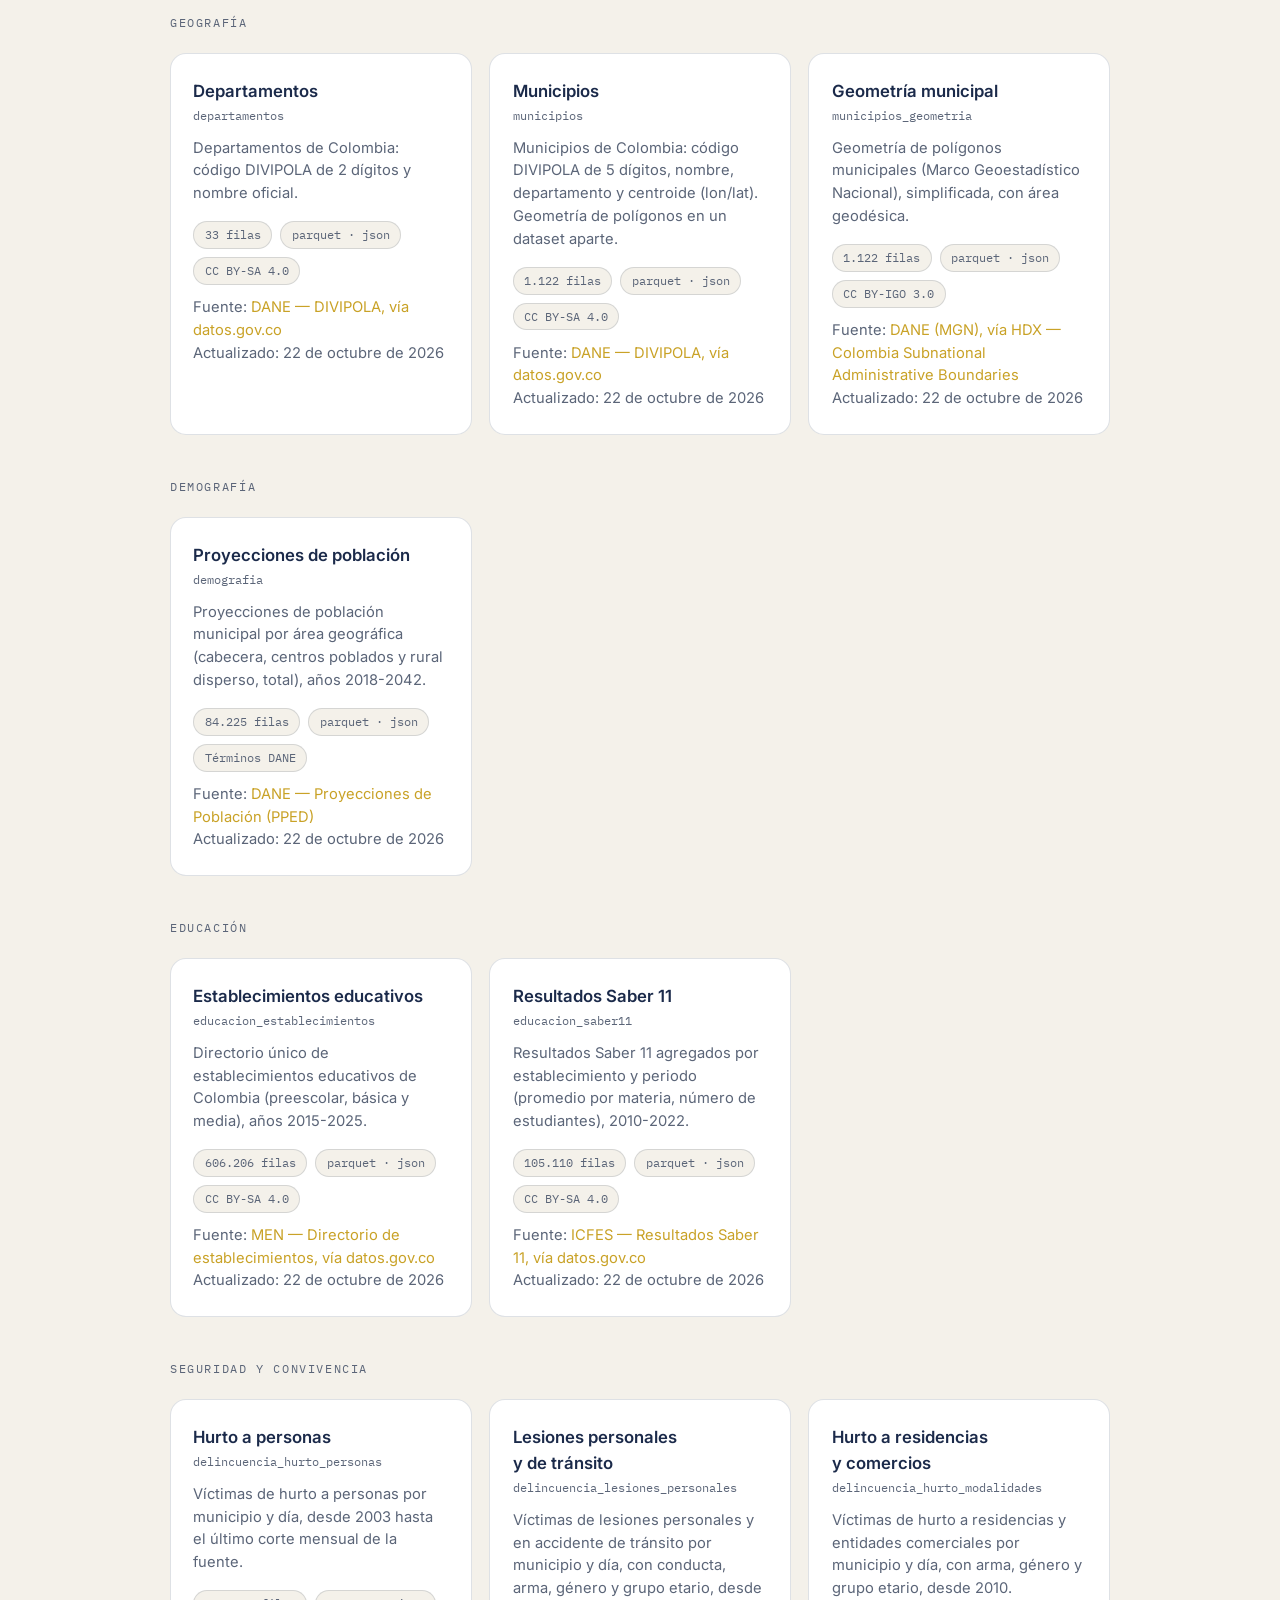
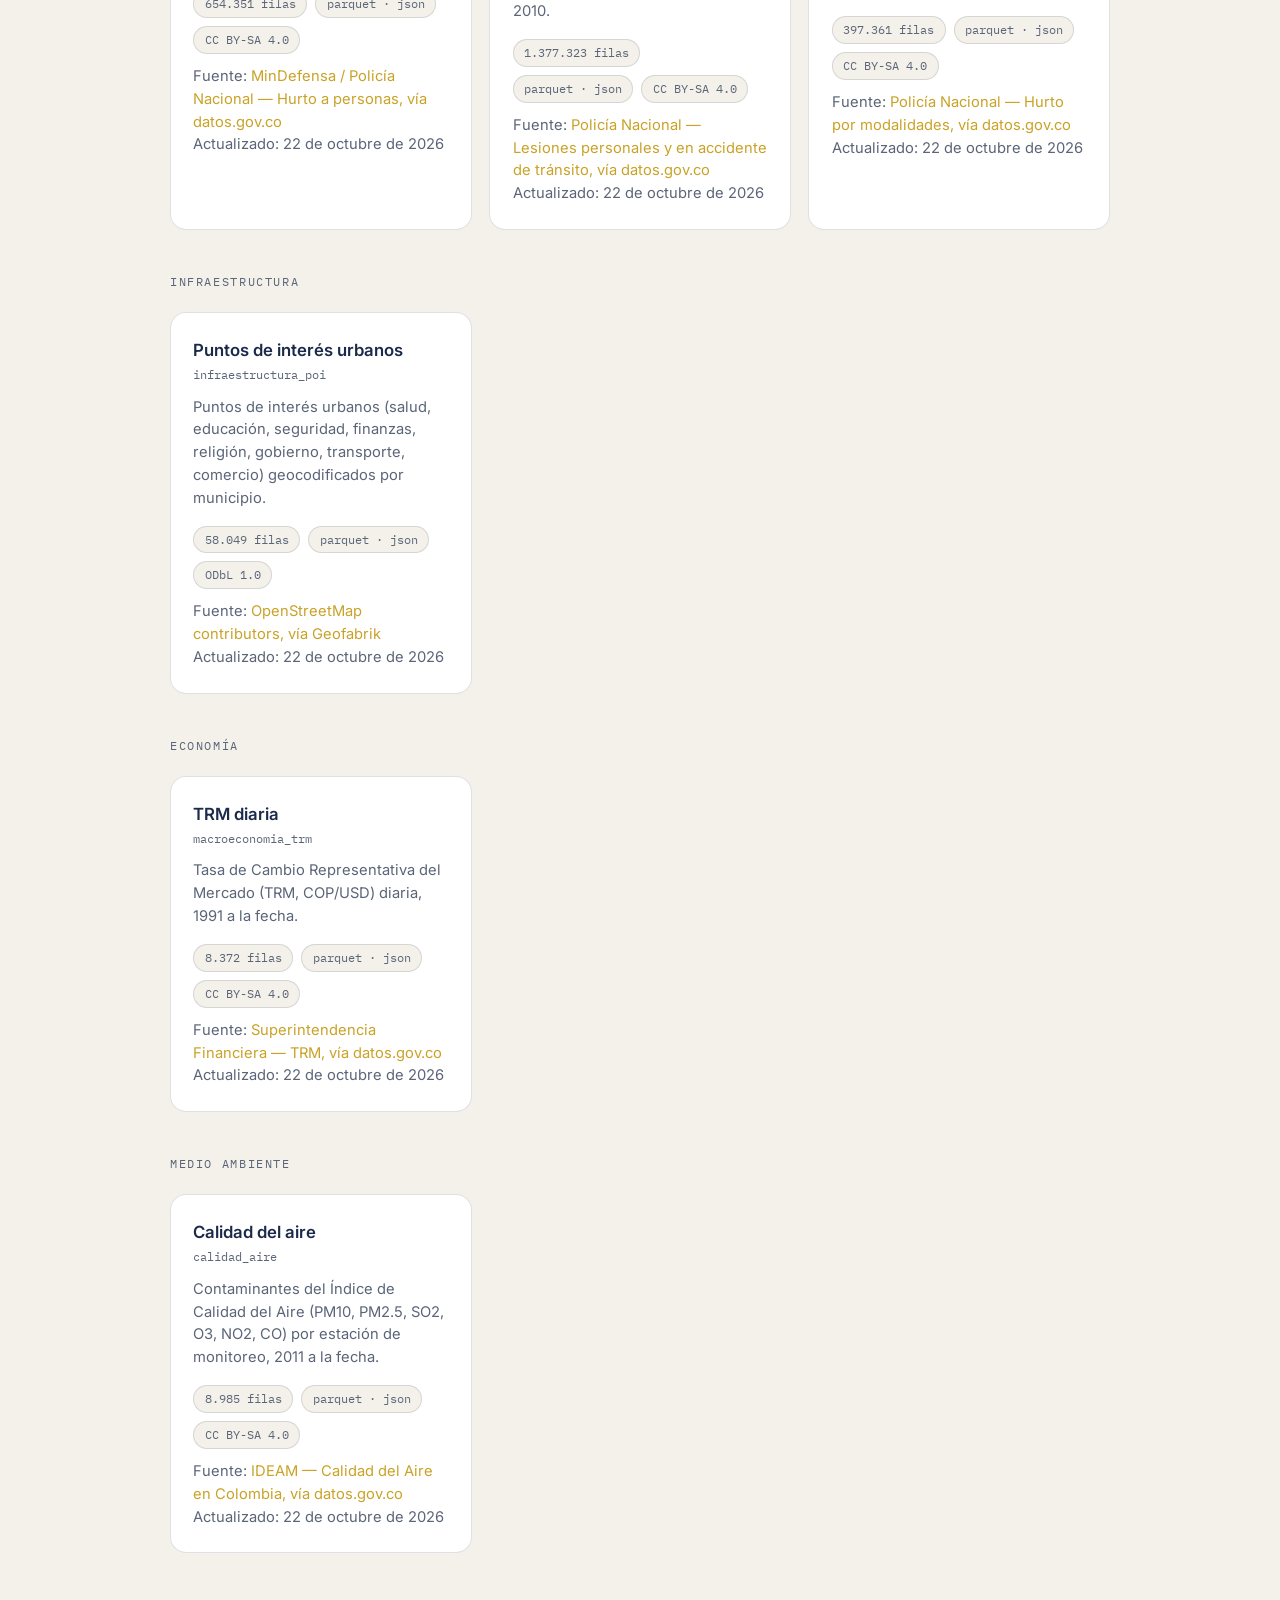
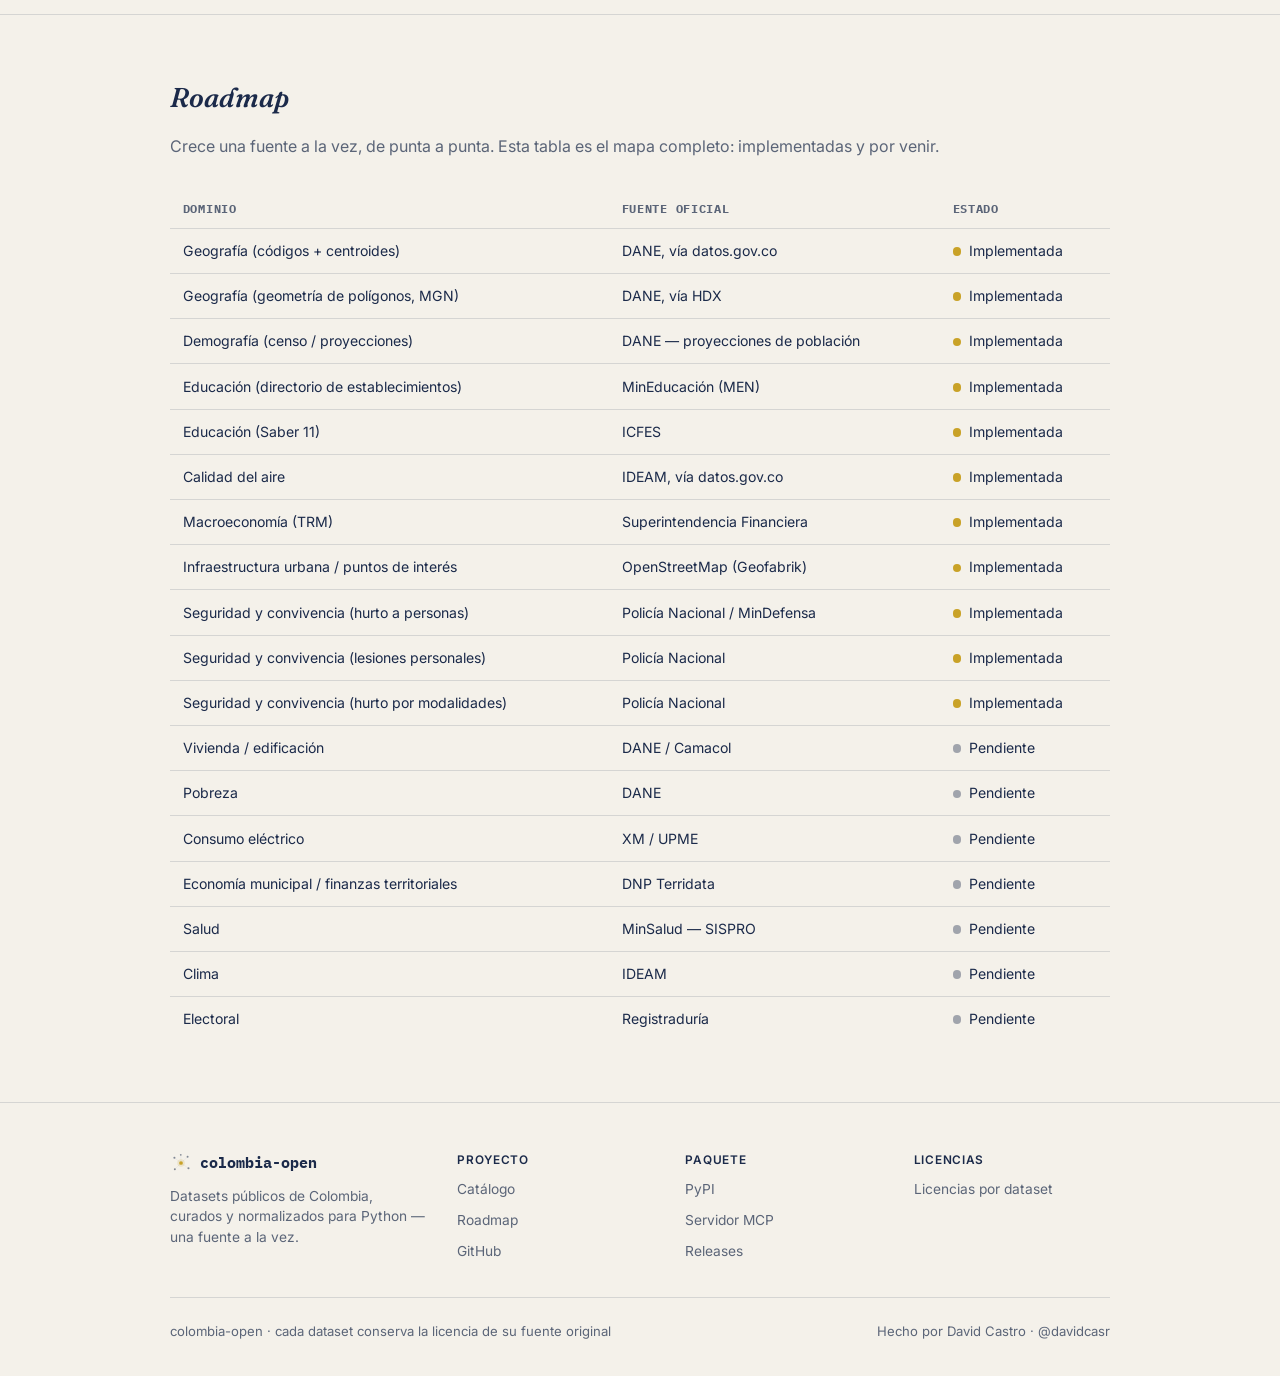
==== commit df490ca3: "style: convertir la línea de público objetivo del hero en etiqueta mono Reemplaza el segundo párrafo" ====
--- a/site/index.html
+++ b/site/index.html
@@ -98,7 +98,7 @@
       <p class="eyebrow">colombia-open</p>
       <h1>Datos públicos de Colombia, listos para usar en Python.</h1>
       <p class="lede">Los datos públicos de Colombia existen, pero cada uno en su portal y en su formato. Aquí los encuentras limpios, en un mismo lugar y listos para cargar, con su fuente y licencia siempre a la vista.</p>
-      <p class="lede lede-audience">Para analistas, periodistas de datos, investigadores y quien esté construyendo agentes con datos de Colombia.</p>
+      <p class="hero-audience"><span class="hero-audience-label">Para:</span> analistas, periodistas de datos, investigadores y quien esté construyendo agentes con datos de Colombia.</p>
       <div class="hero-ctas">
         <a class="btn btn-primary" href="#catalogo">Ver catálogo</a>
         <a class="btn btn-secondary" href="https://github.com/davidcasr/colombia-open">
--- a/site/styles.css
+++ b/site/styles.css
@@ -147,7 +147,11 @@
 .hero-mark { width: 120px; height: 120px; margin-bottom: 1.5rem; }
 .hero h1 { font-size: clamp(2.1rem, 5.5vw, 3.1rem); max-width: 18ch; }
 .hero .lede { max-width: 54ch; color: var(--fg-muted); font-size: 1.1rem; margin-top: 1rem; }
-.hero .lede-audience { font-size: 0.92rem; margin-top: 0.8rem; }
+.hero-audience {
+  font-family: "IBM Plex Mono", monospace; font-size: 0.82rem;
+  color: var(--fg-muted); margin-top: 0.9rem; max-width: 54ch;
+}
+.hero-audience-label { text-transform: uppercase; letter-spacing: 0.1em; }
 .hero-ctas { display: flex; gap: 0.8rem; margin-top: 2rem; flex-wrap: wrap; }
 .btn {
   display: inline-flex; align-items: center; gap: 0.4rem;
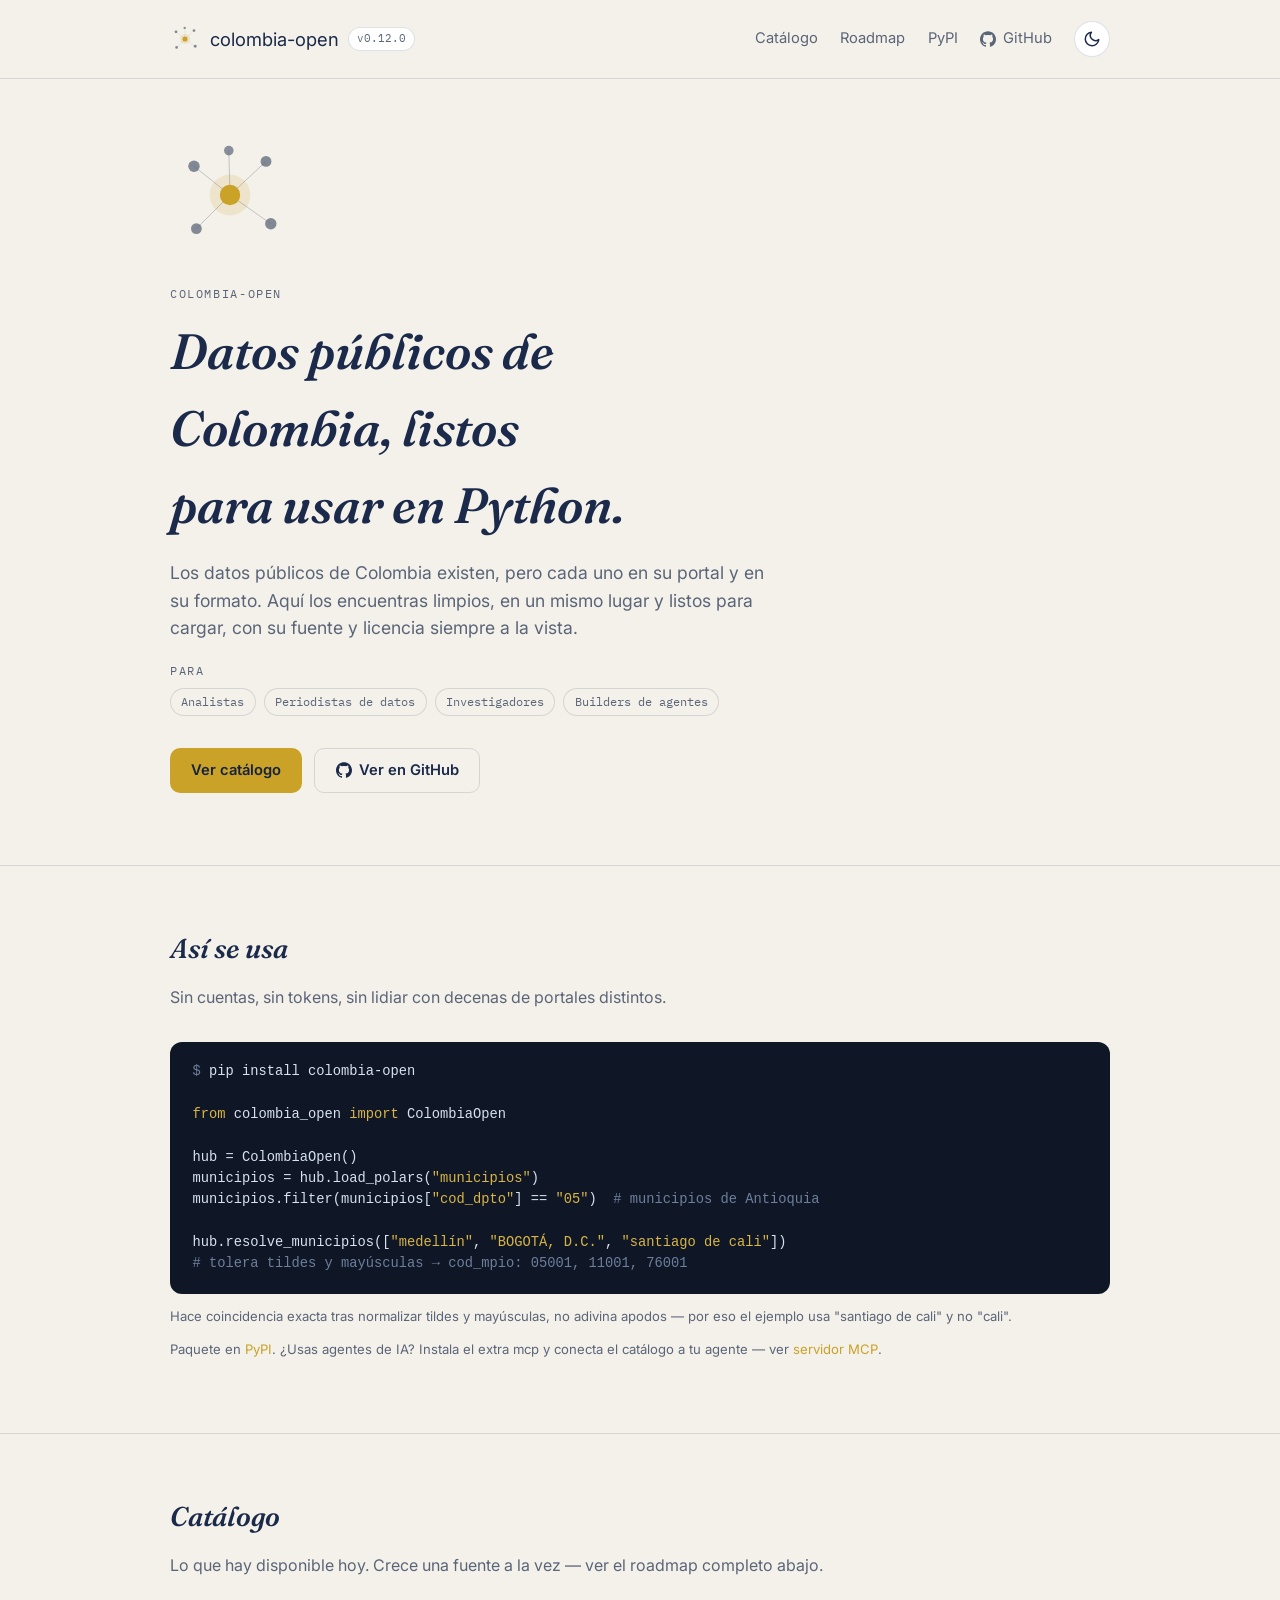
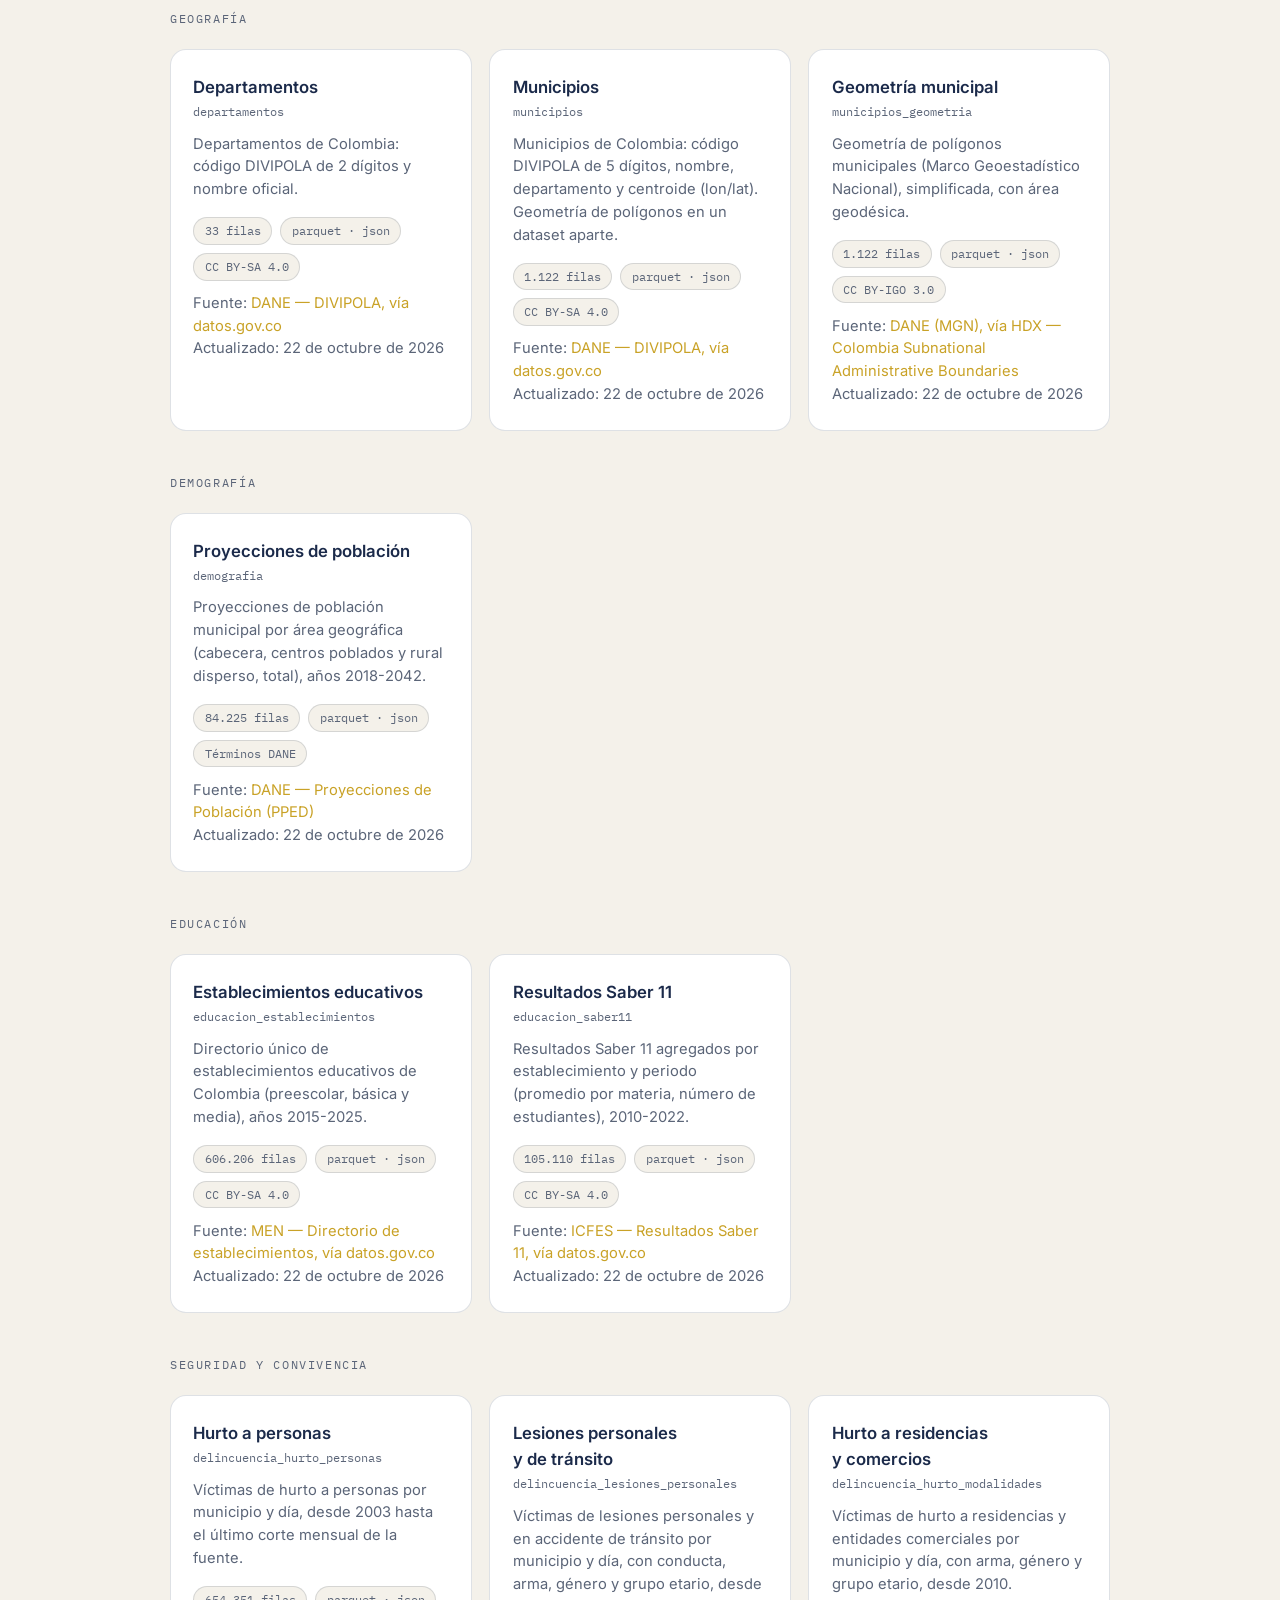
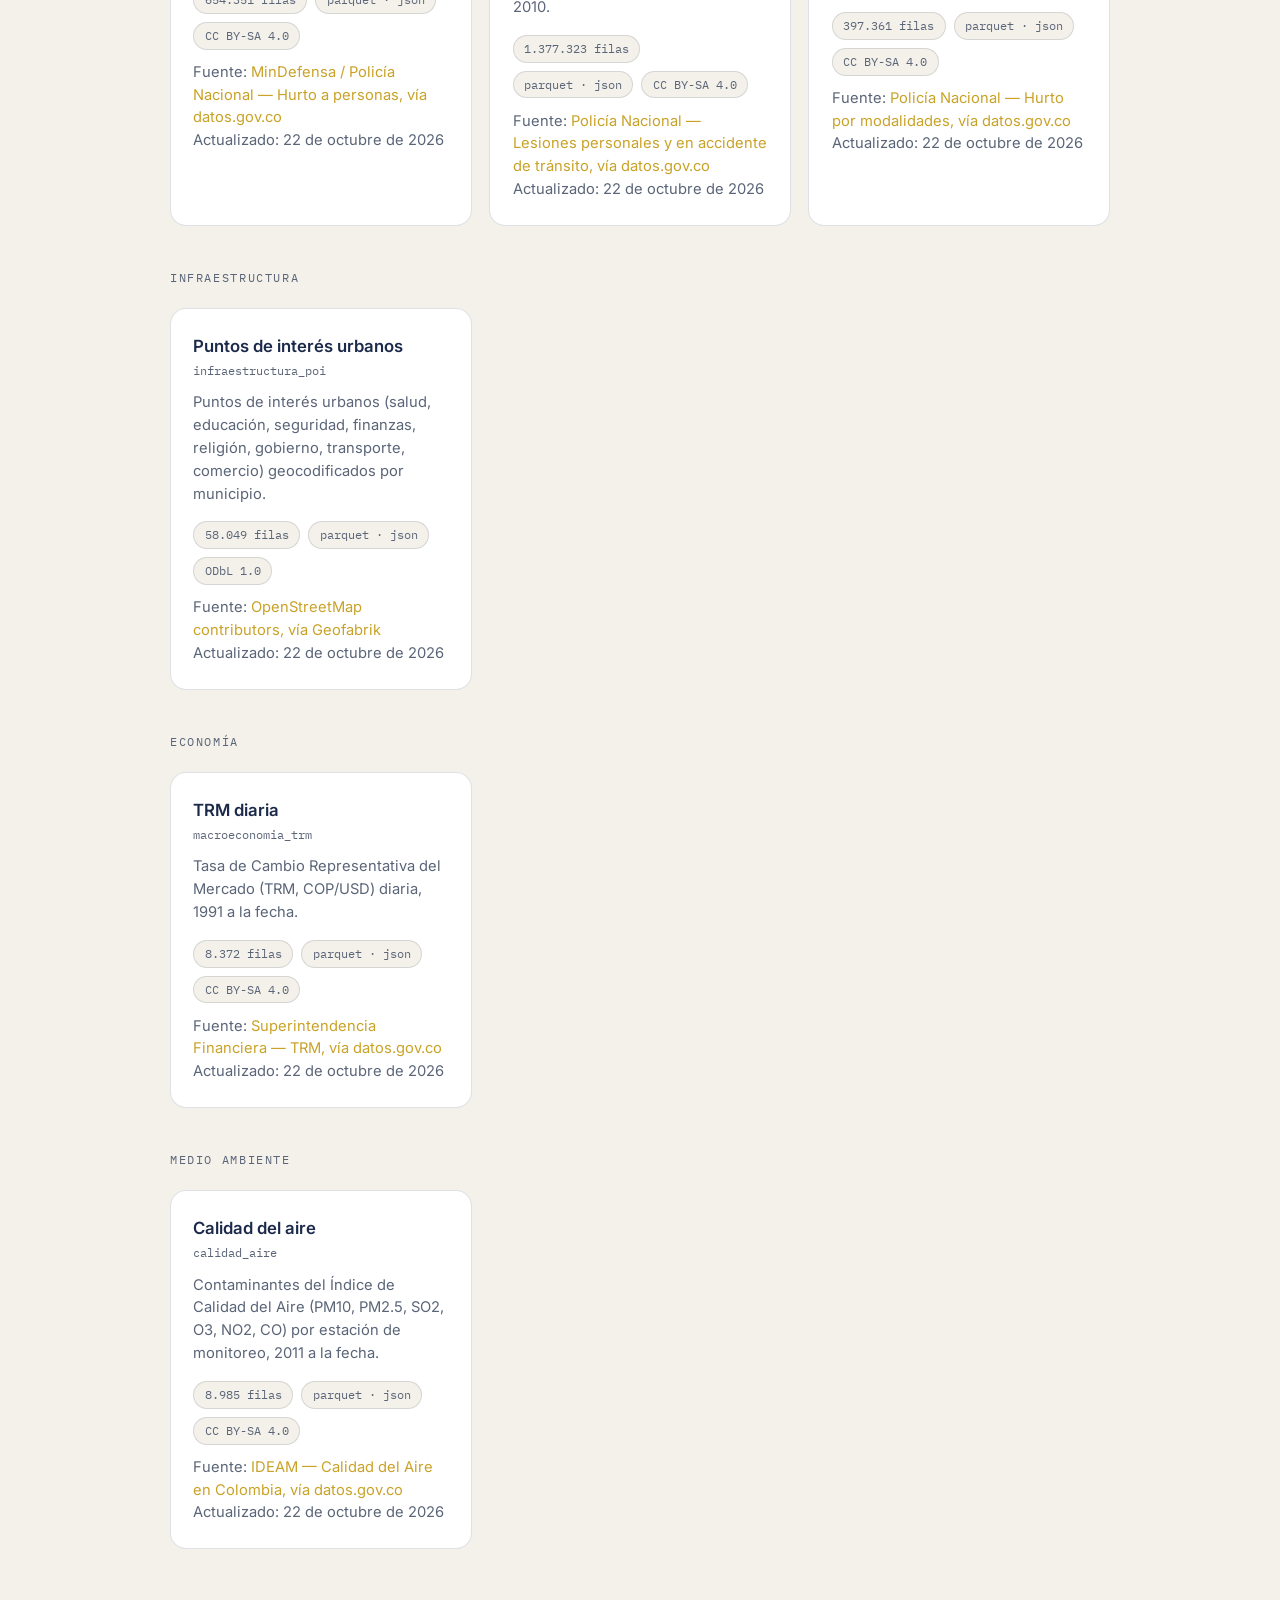
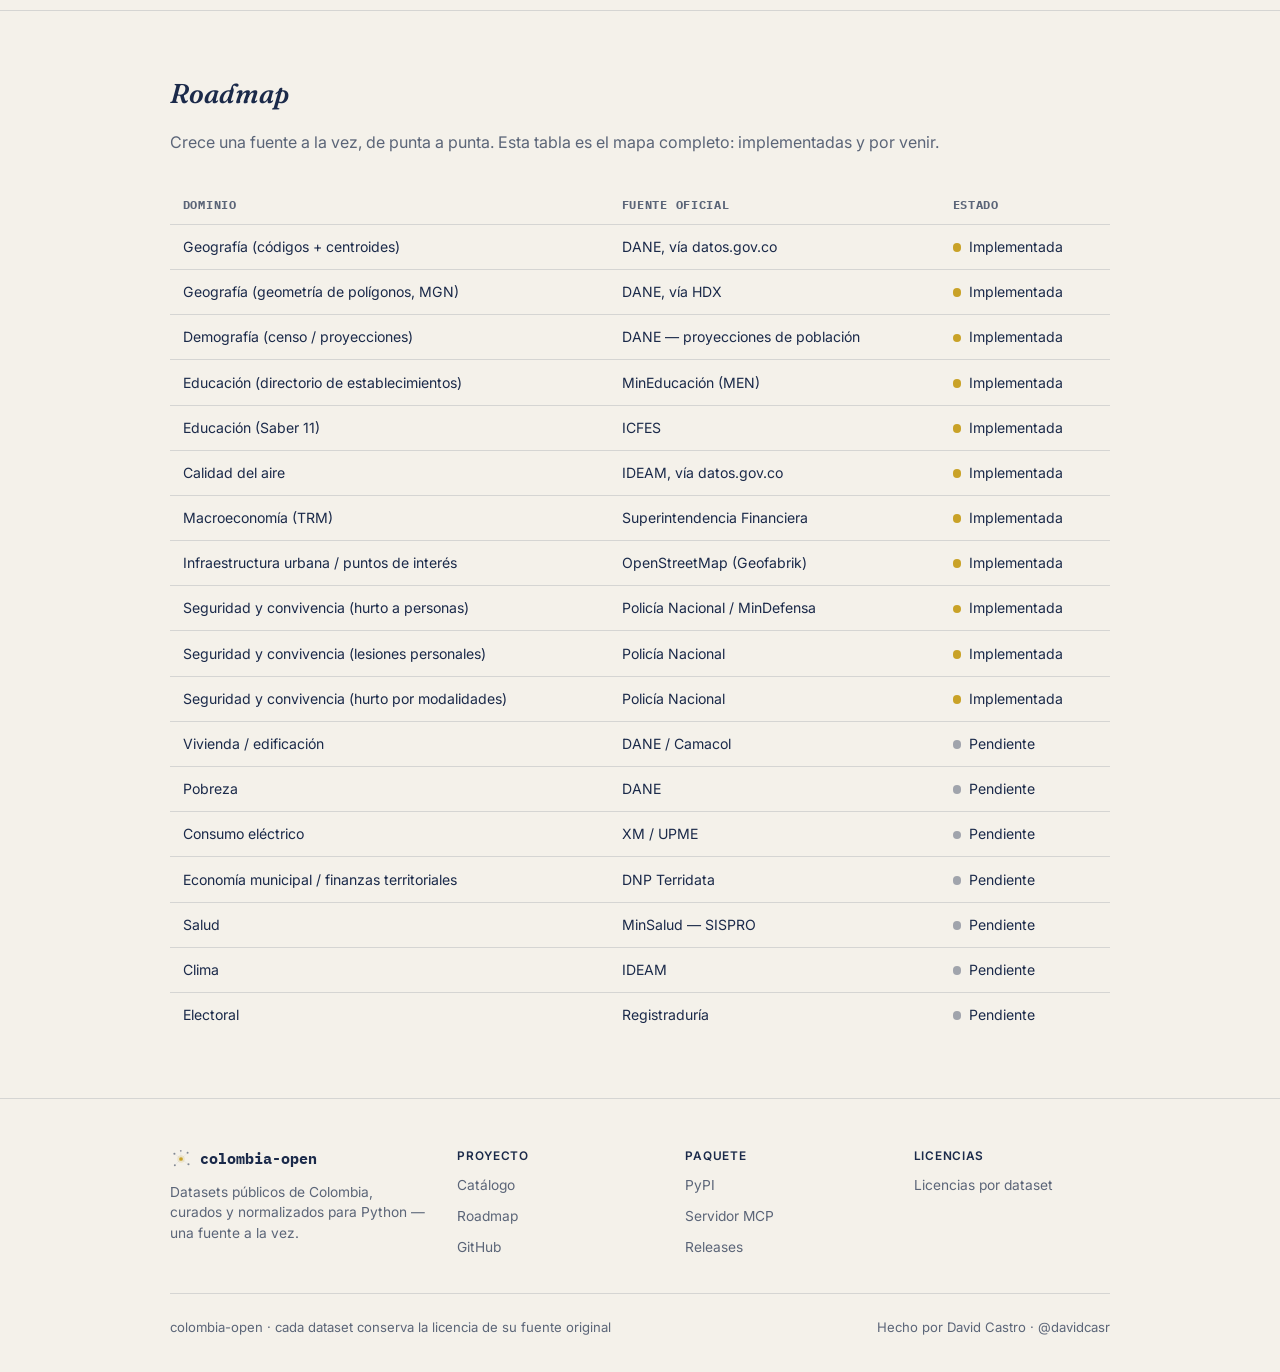
==== commit 737621a5: "style: reemplazar la línea de audiencia del hero por etiqueta + chips La frase suelta pesaba visualm" ====
--- a/site/index.html
+++ b/site/index.html
@@ -98,7 +98,15 @@
       <p class="eyebrow">colombia-open</p>
       <h1>Datos públicos de Colombia, listos para usar en Python.</h1>
       <p class="lede">Los datos públicos de Colombia existen, pero cada uno en su portal y en su formato. Aquí los encuentras limpios, en un mismo lugar y listos para cargar, con su fuente y licencia siempre a la vista.</p>
-      <p class="hero-audience"><span class="hero-audience-label">Para:</span> analistas, periodistas de datos, investigadores y quien esté construyendo agentes con datos de Colombia.</p>
+      <div class="hero-audience">
+        <p class="eyebrow">Para</p>
+        <div class="hero-audience-chips">
+          <span class="pill">Analistas</span>
+          <span class="pill">Periodistas de datos</span>
+          <span class="pill">Investigadores</span>
+          <span class="pill">Builders de agentes</span>
+        </div>
+      </div>
       <div class="hero-ctas">
         <a class="btn btn-primary" href="#catalogo">Ver catálogo</a>
         <a class="btn btn-secondary" href="https://github.com/davidcasr/colombia-open">
--- a/site/styles.css
+++ b/site/styles.css
@@ -147,11 +147,9 @@
 .hero-mark { width: 120px; height: 120px; margin-bottom: 1.5rem; }
 .hero h1 { font-size: clamp(2.1rem, 5.5vw, 3.1rem); max-width: 18ch; }
 .hero .lede { max-width: 54ch; color: var(--fg-muted); font-size: 1.1rem; margin-top: 1rem; }
-.hero-audience {
-  font-family: "IBM Plex Mono", monospace; font-size: 0.82rem;
-  color: var(--fg-muted); margin-top: 0.9rem; max-width: 54ch;
-}
-.hero-audience-label { text-transform: uppercase; letter-spacing: 0.1em; }
+.hero-audience { margin-top: 1.3rem; }
+.hero-audience .eyebrow { margin-bottom: 0.5rem; }
+.hero-audience-chips { display: flex; gap: 0.5rem; flex-wrap: wrap; }
 .hero-ctas { display: flex; gap: 0.8rem; margin-top: 2rem; flex-wrap: wrap; }
 .btn {
   display: inline-flex; align-items: center; gap: 0.4rem;
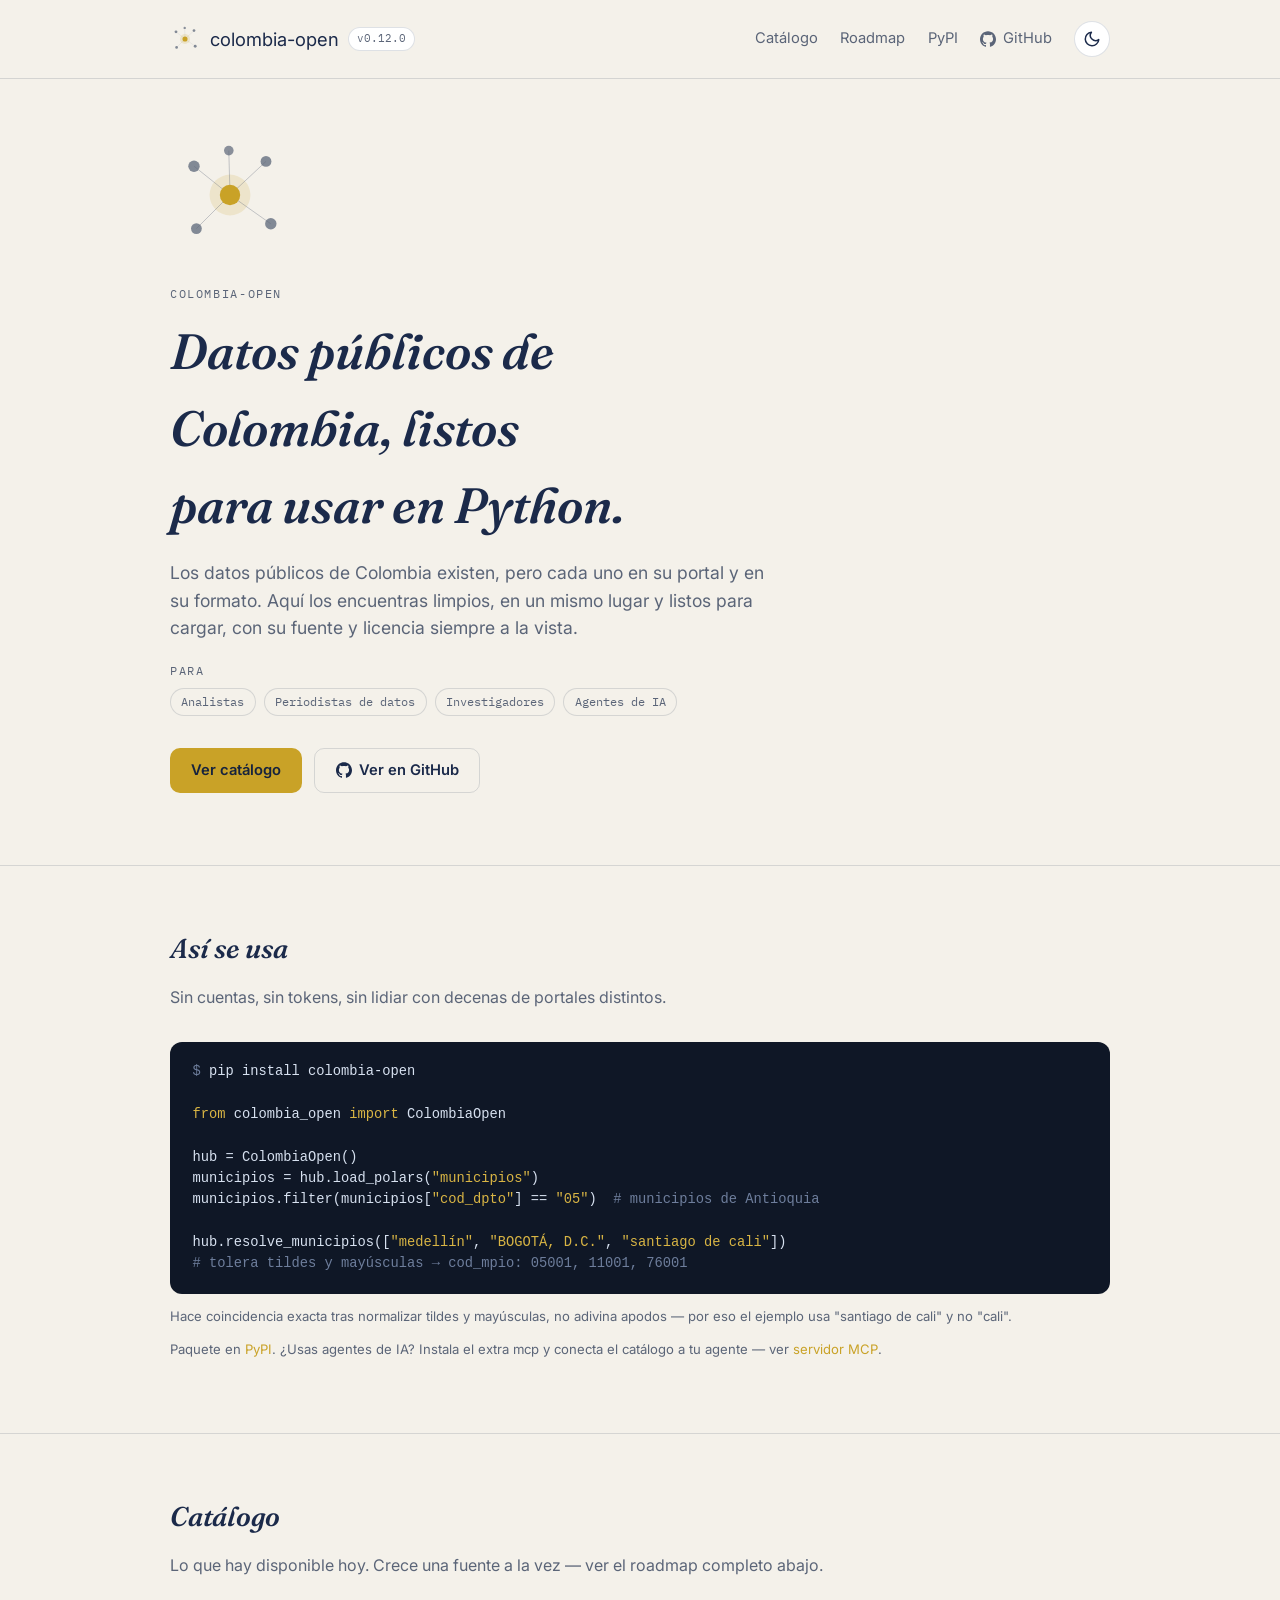
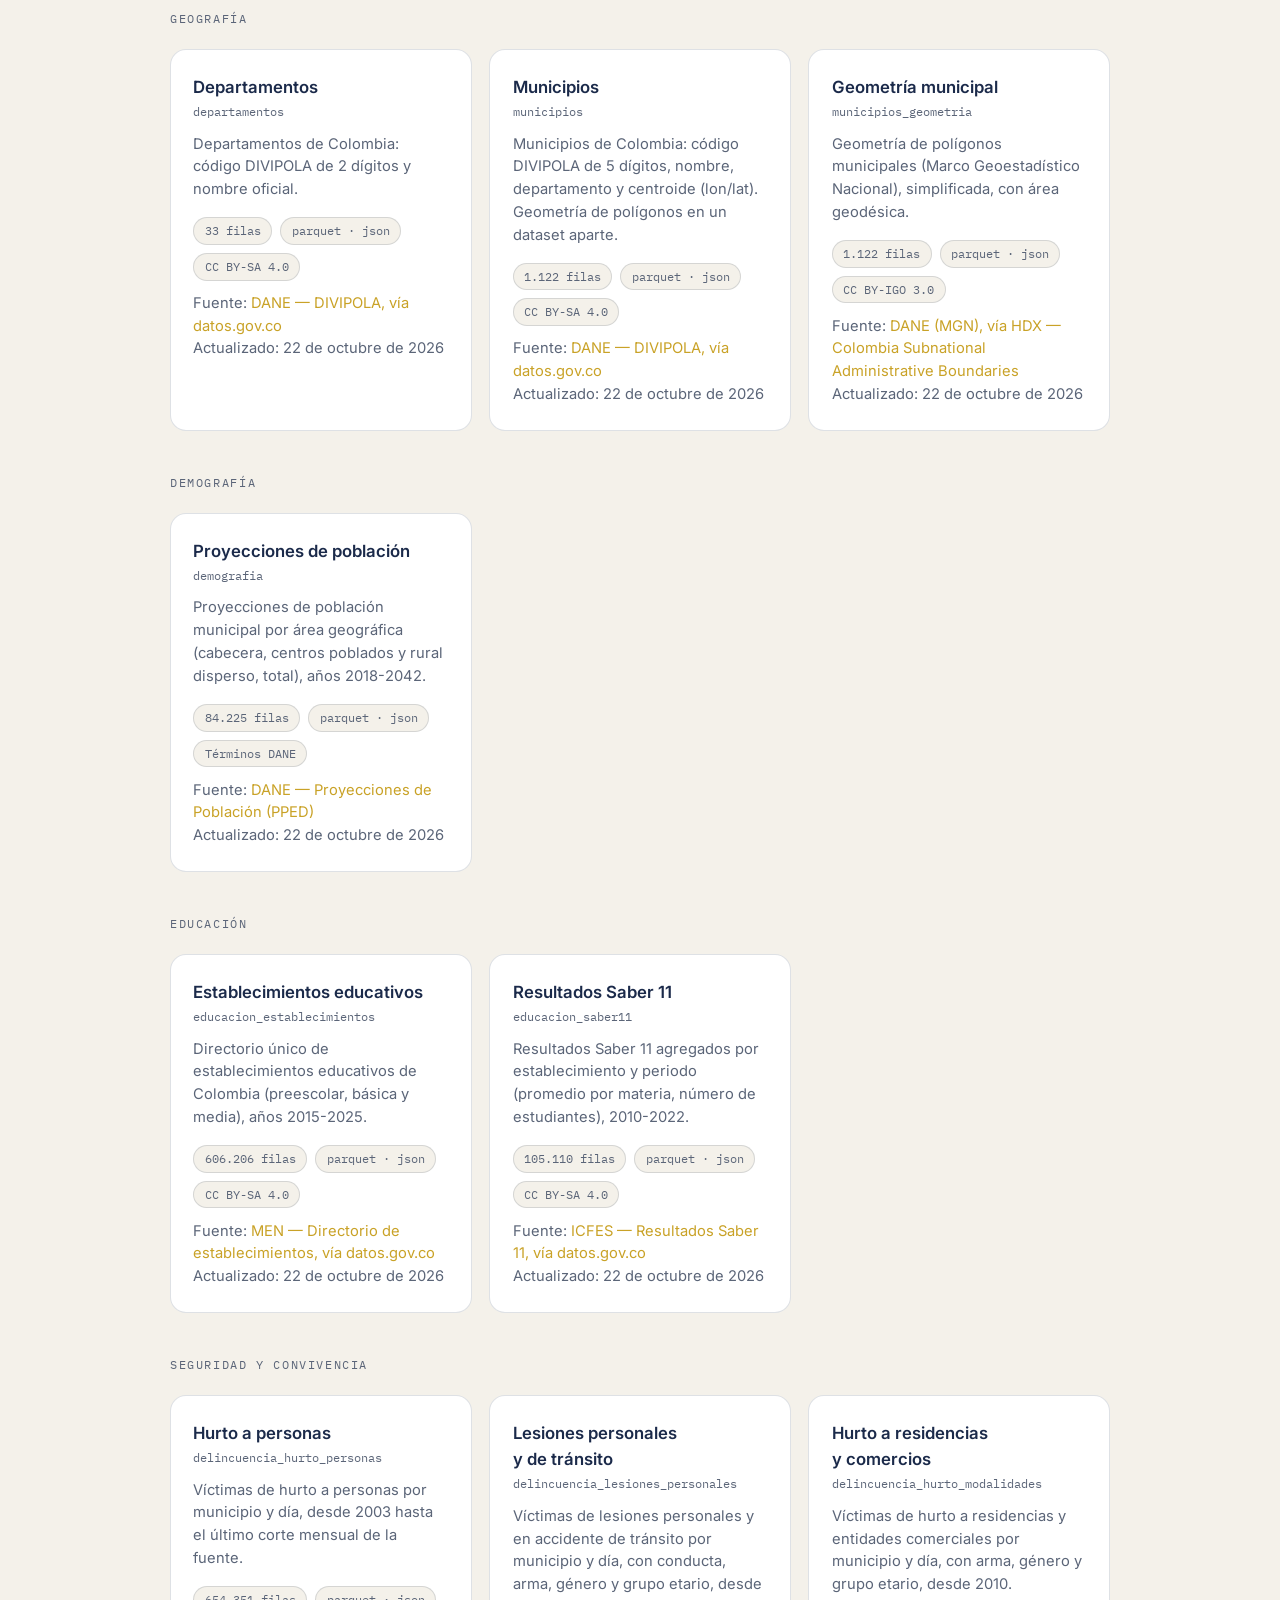
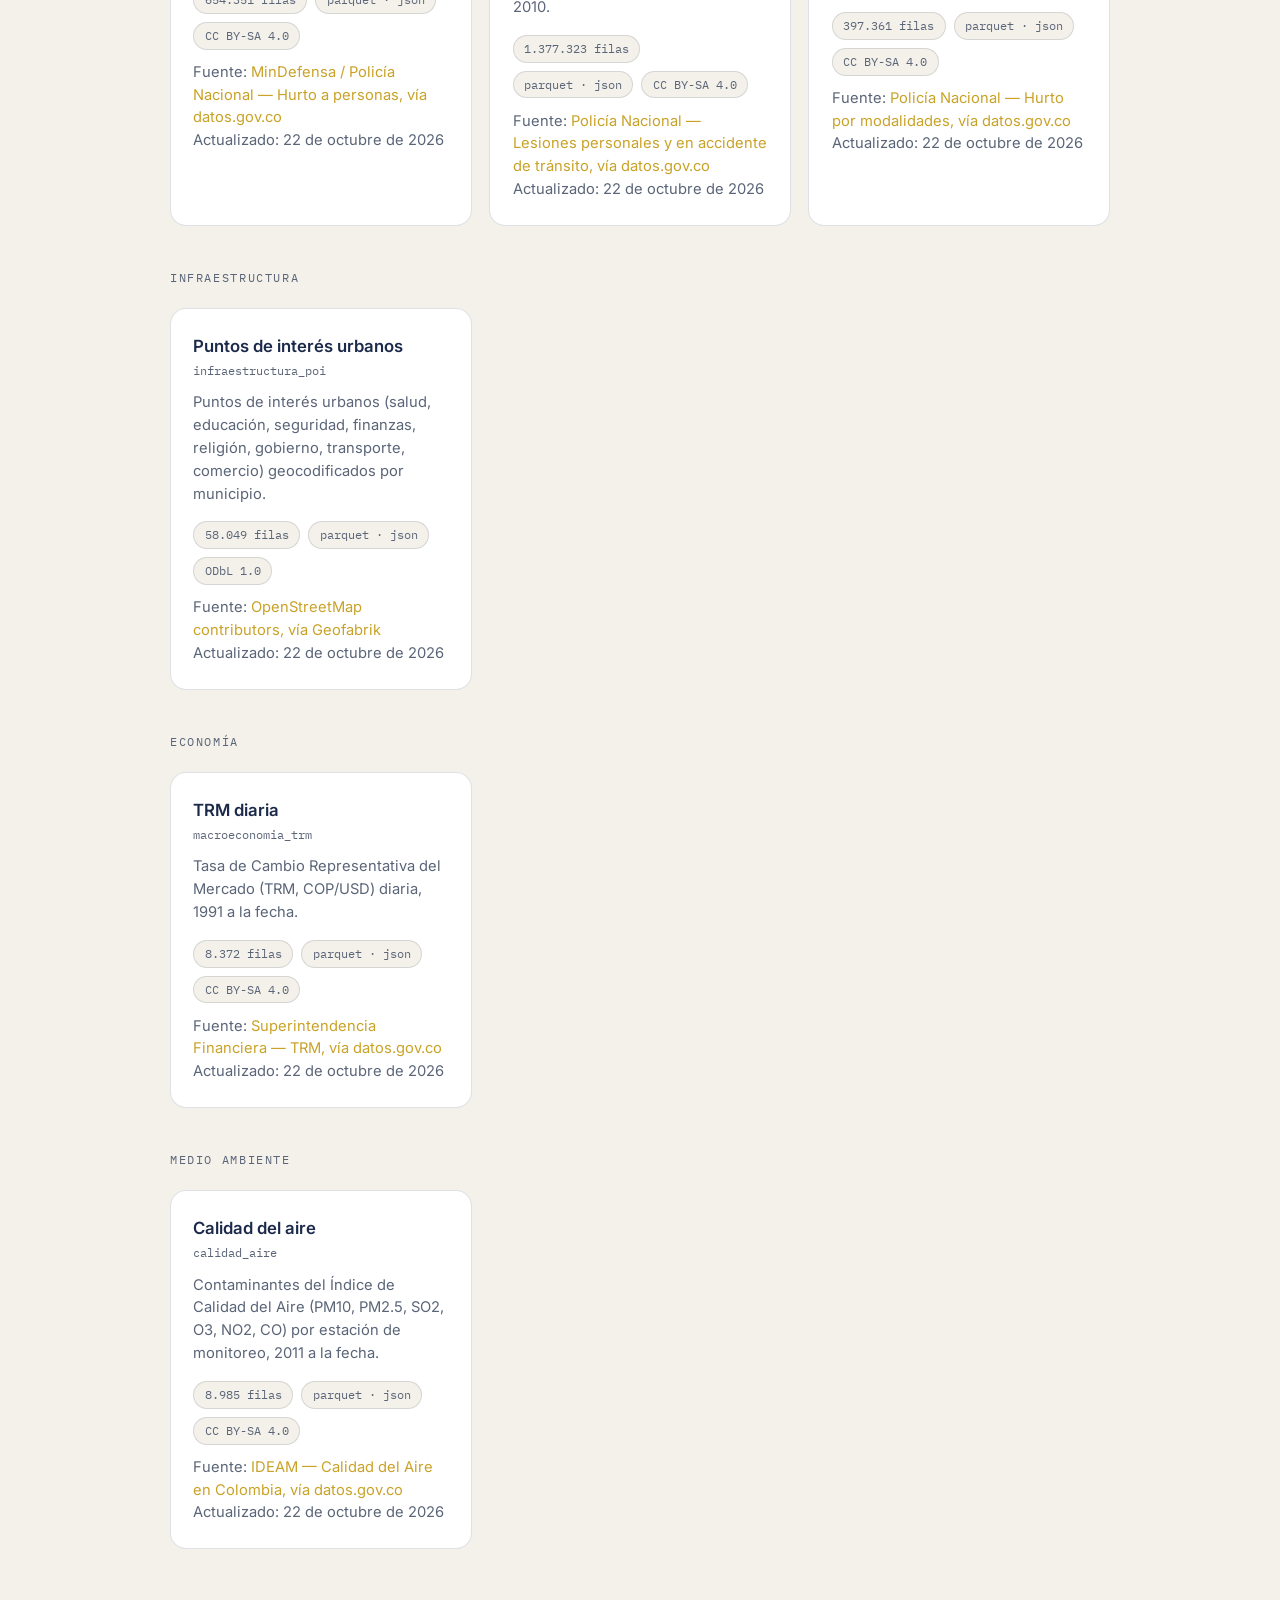
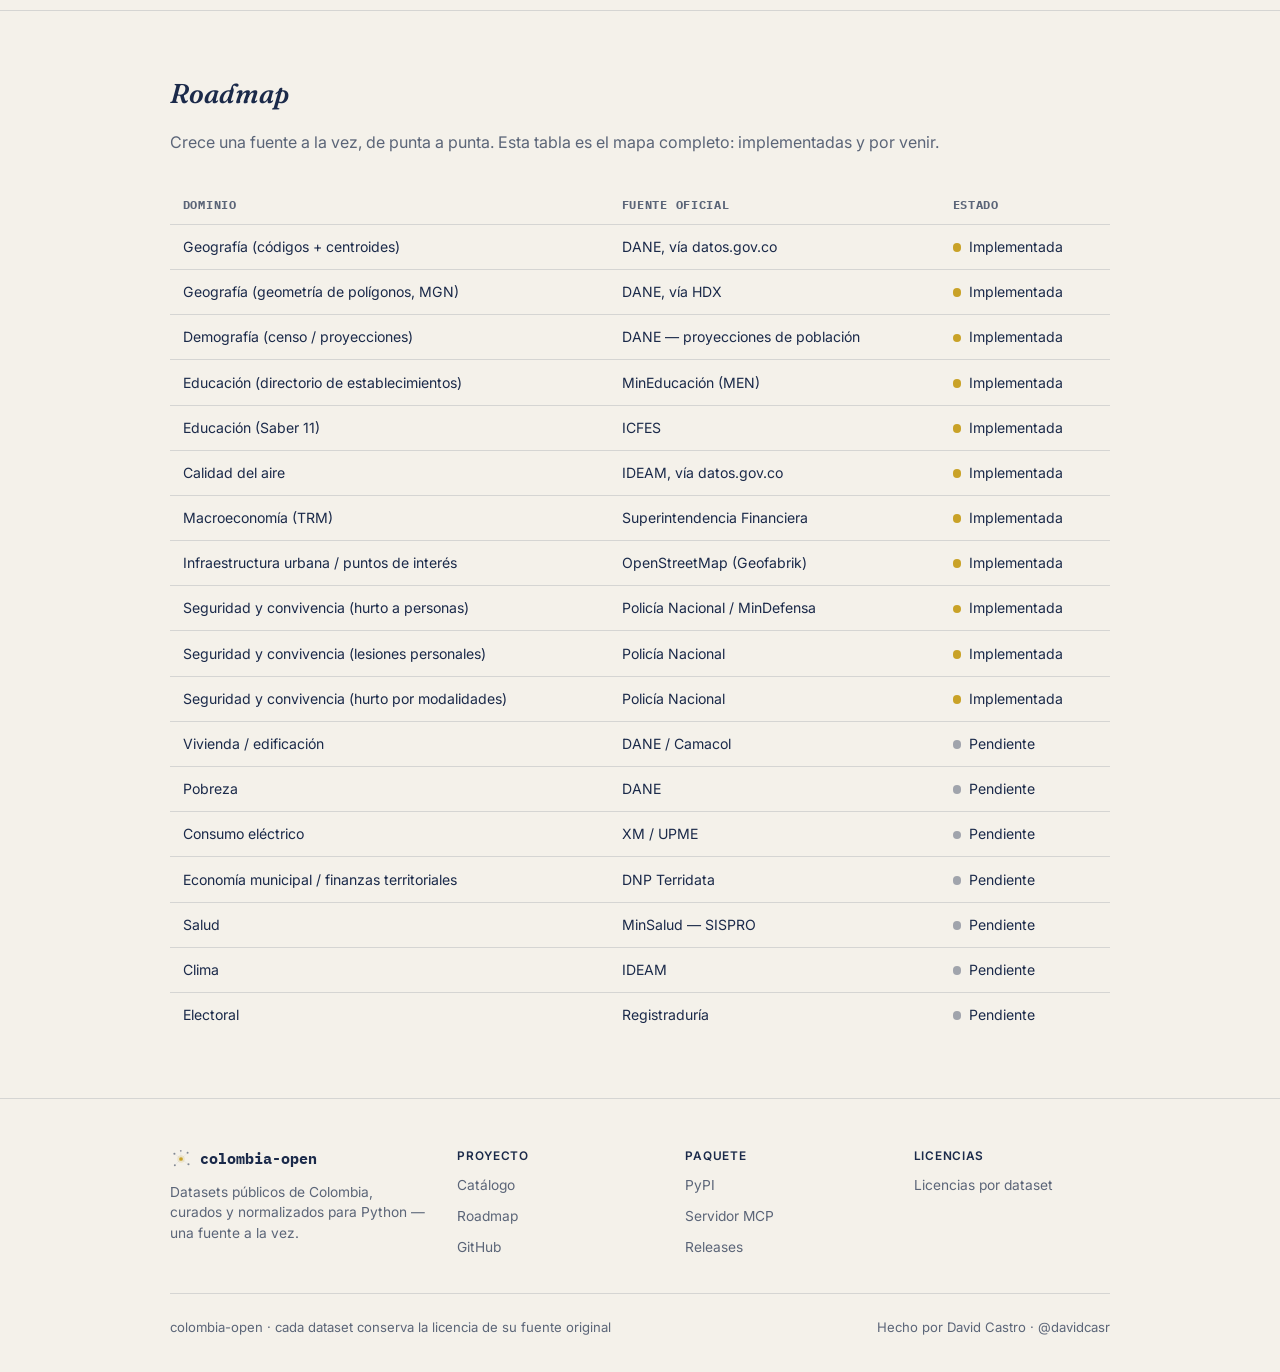
==== commit b5dadc9a: "docs: ajustar texto del último chip de audiencia a "Agentes de IA" Co-Authored-By: Claude Sonnet 5 <" ====
--- a/site/index.html
+++ b/site/index.html
@@ -104,7 +104,7 @@
           <span class="pill">Analistas</span>
           <span class="pill">Periodistas de datos</span>
           <span class="pill">Investigadores</span>
-          <span class="pill">Builders de agentes</span>
+          <span class="pill">Agentes de IA</span>
         </div>
       </div>
       <div class="hero-ctas">
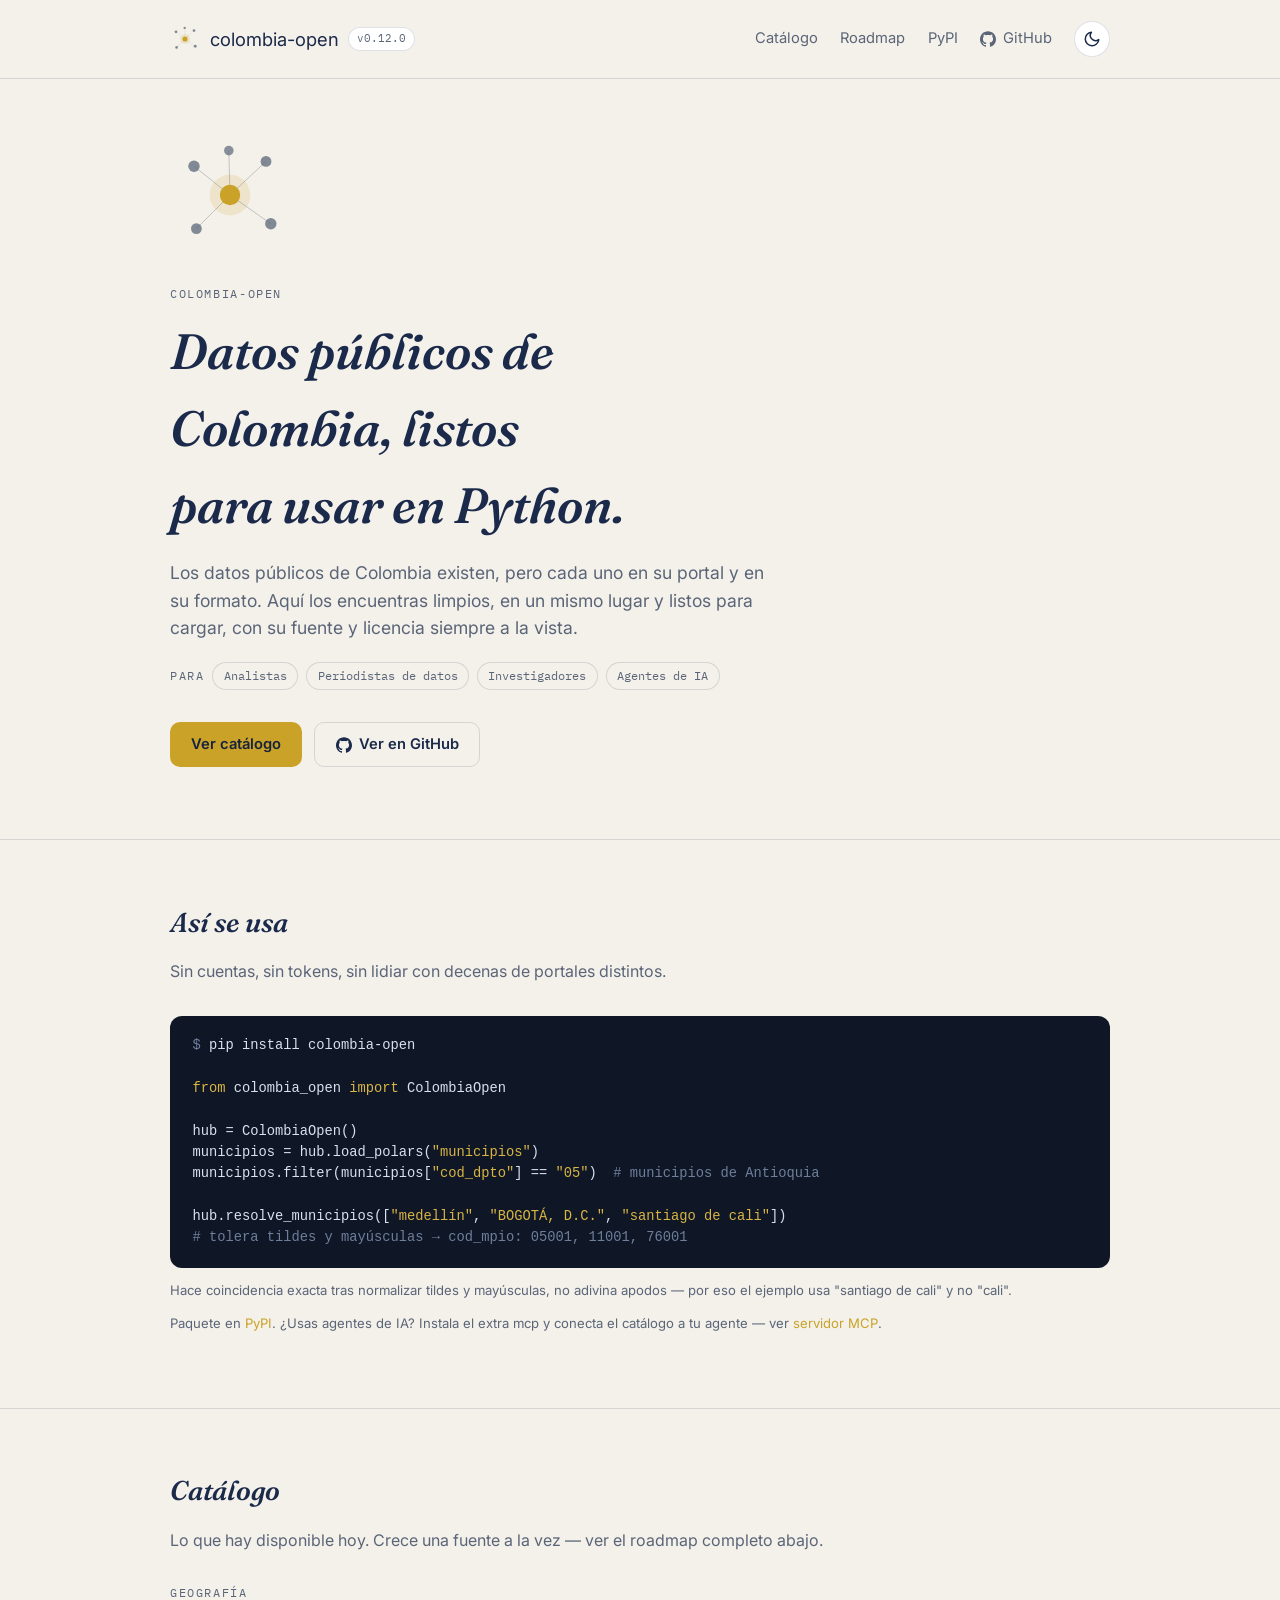
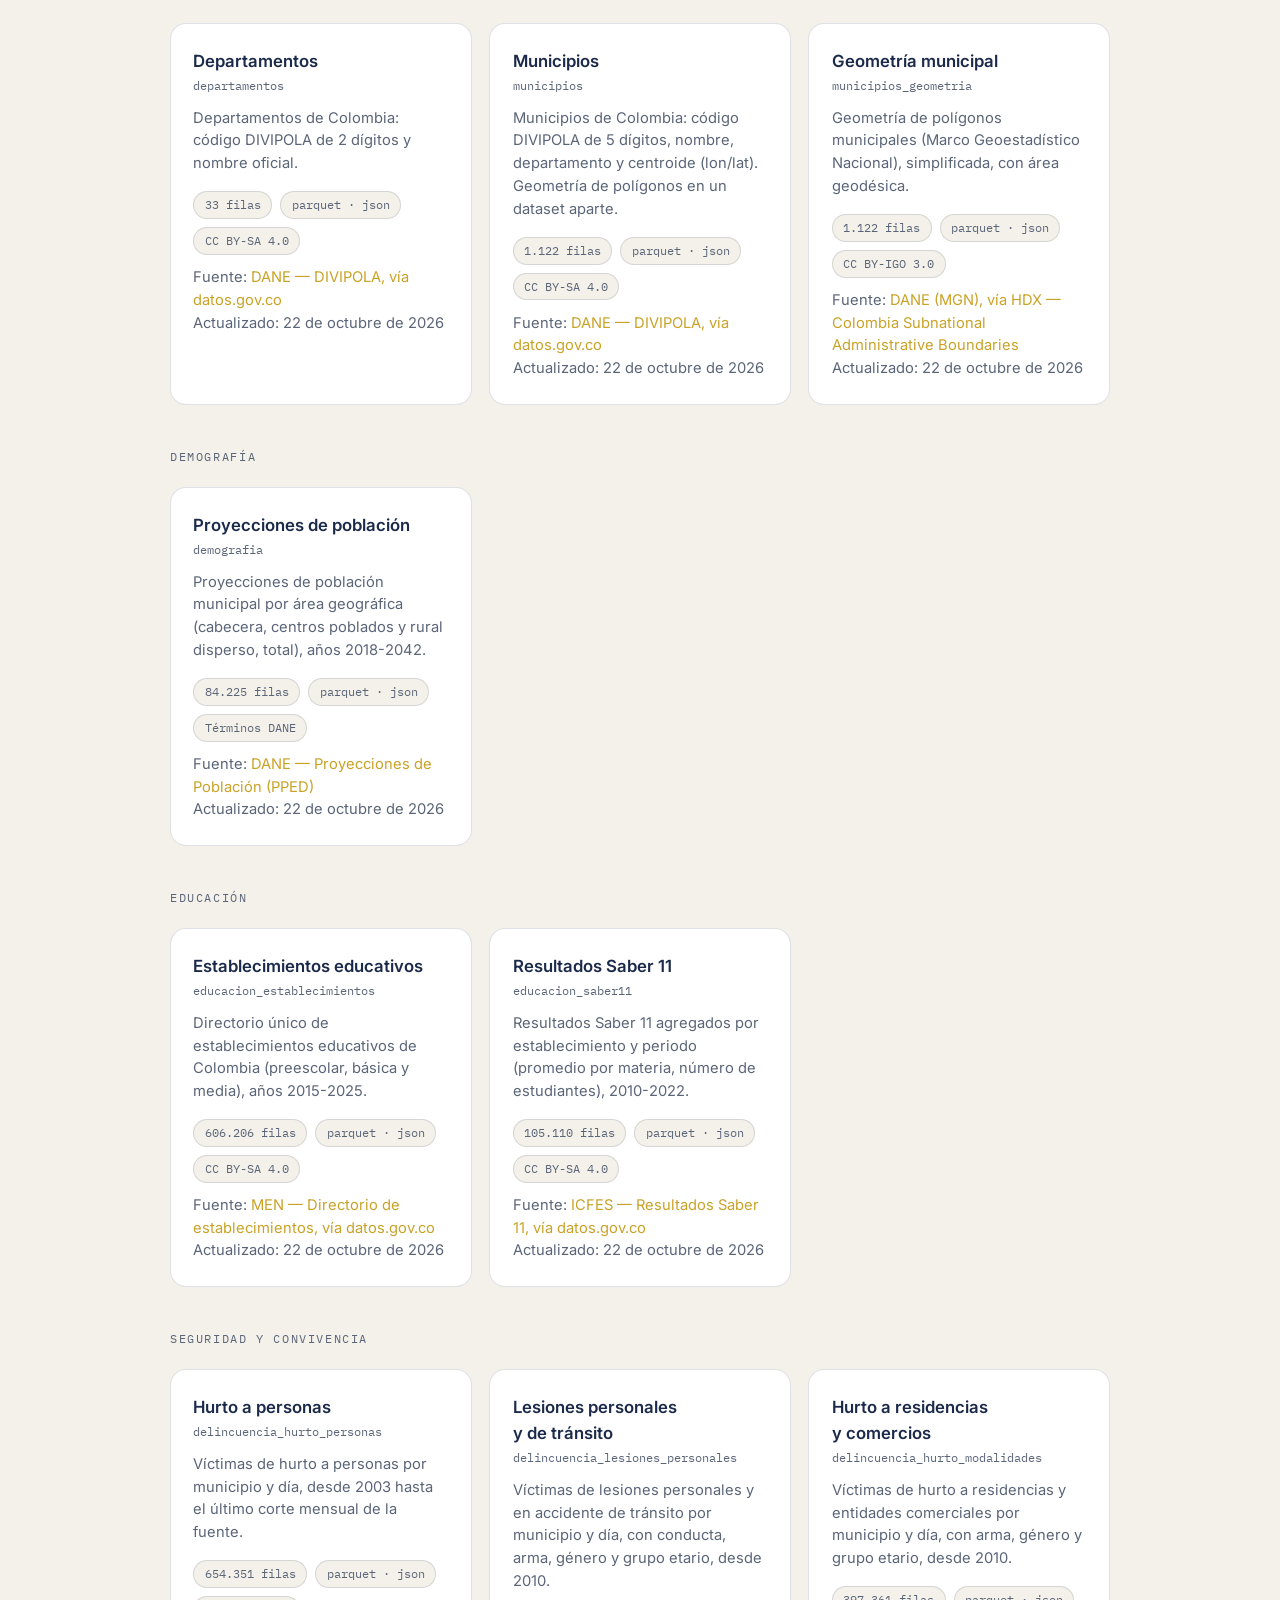
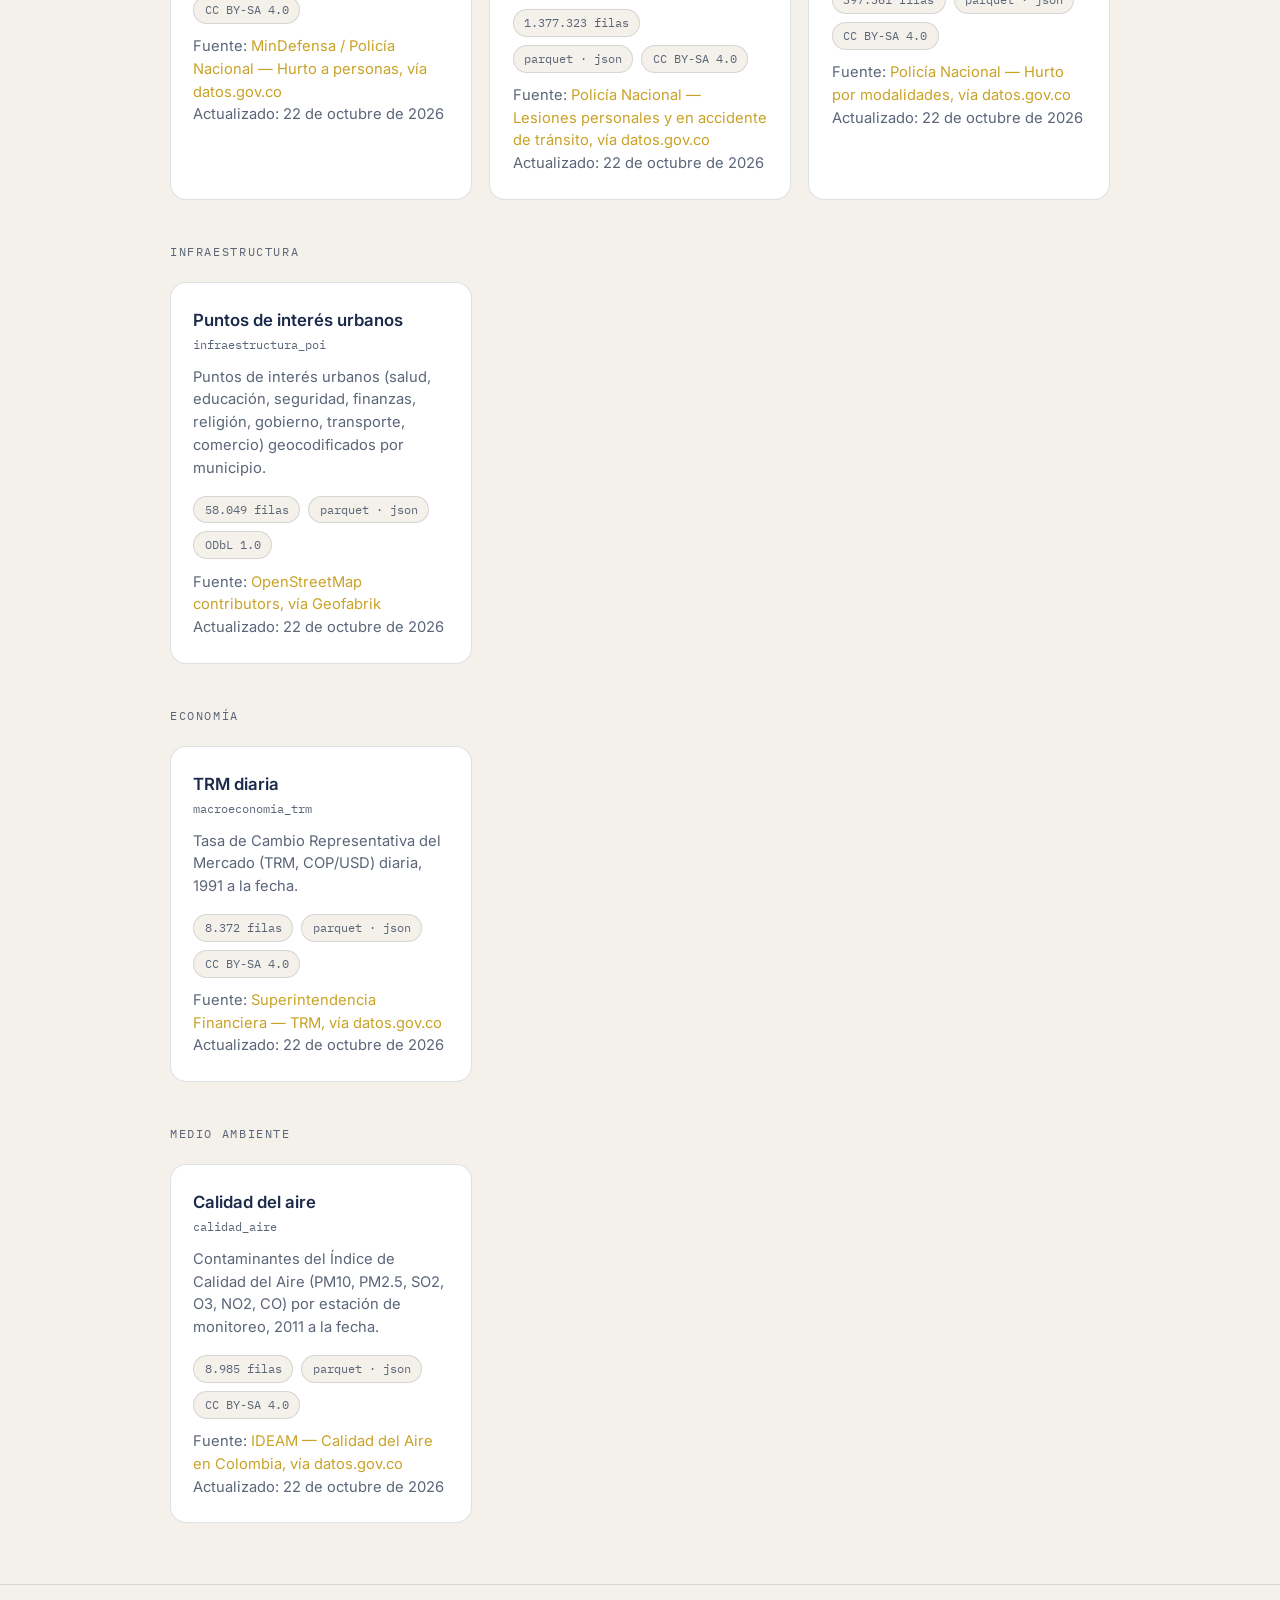
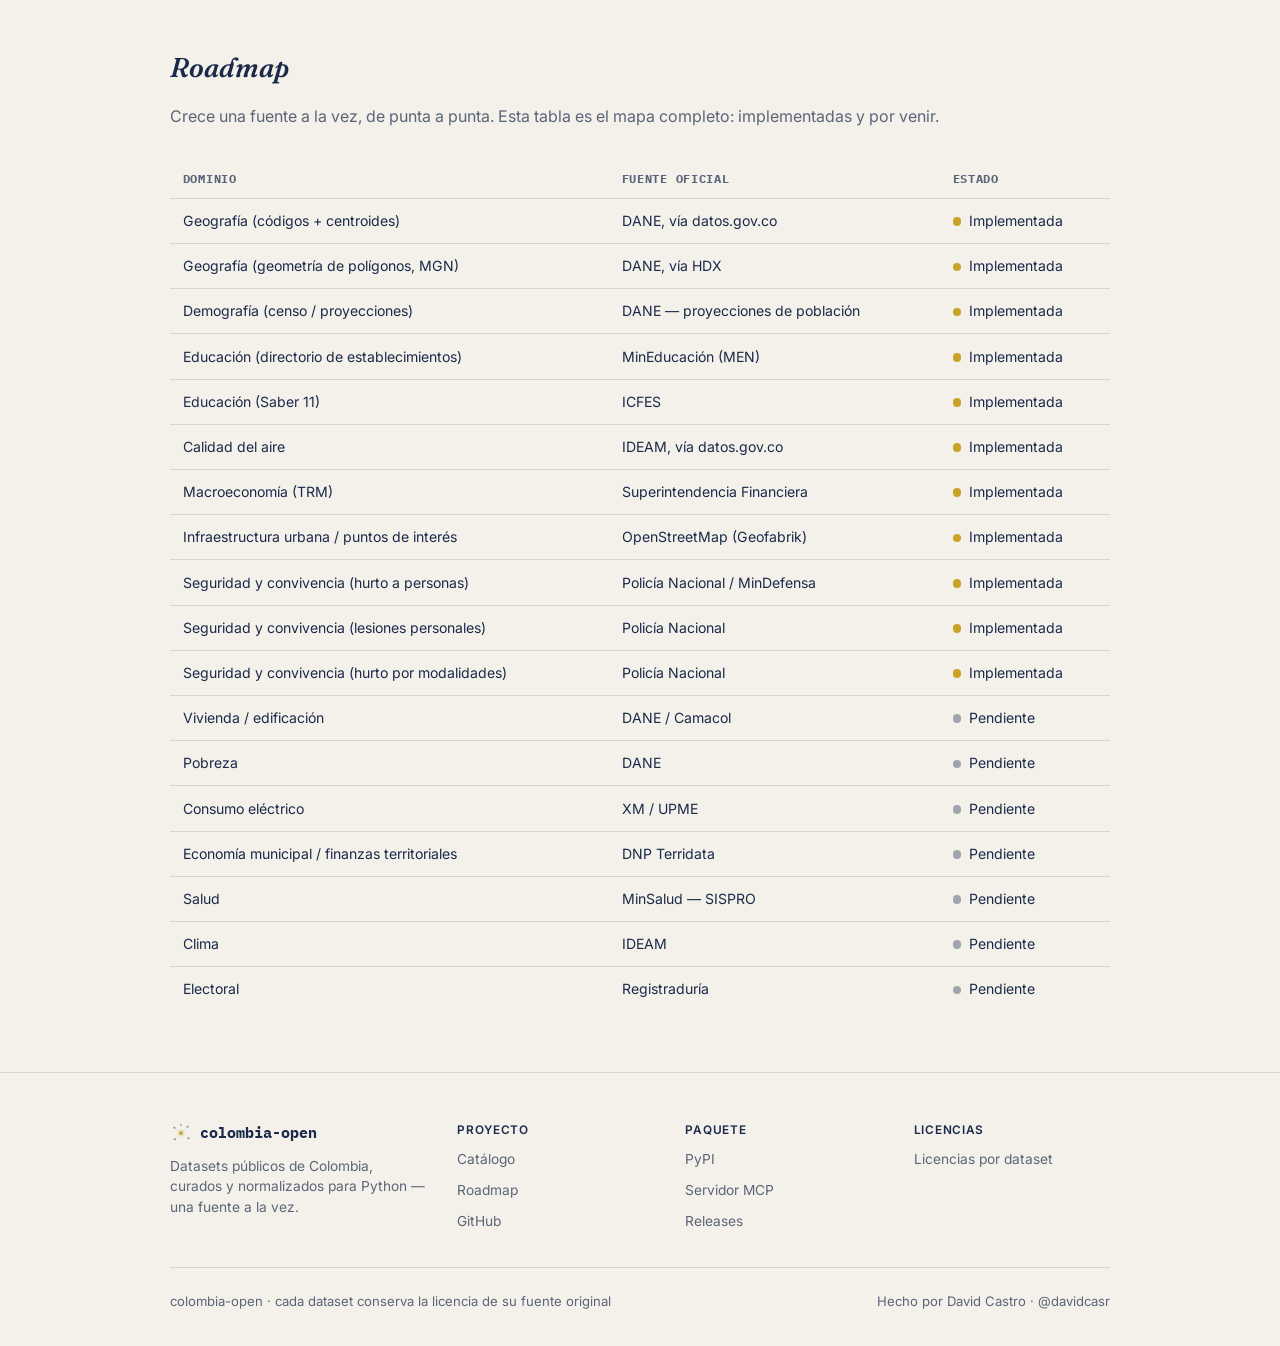
==== commit bb20b518: "style: poner la etiqueta PARA y los chips de audiencia en una sola línea Cambia de label arriba + fi" ====
--- a/site/index.html
+++ b/site/index.html
@@ -99,13 +99,11 @@
       <h1>Datos públicos de Colombia, listos para usar en Python.</h1>
       <p class="lede">Los datos públicos de Colombia existen, pero cada uno en su portal y en su formato. Aquí los encuentras limpios, en un mismo lugar y listos para cargar, con su fuente y licencia siempre a la vista.</p>
       <div class="hero-audience">
-        <p class="eyebrow">Para</p>
-        <div class="hero-audience-chips">
-          <span class="pill">Analistas</span>
-          <span class="pill">Periodistas de datos</span>
-          <span class="pill">Investigadores</span>
-          <span class="pill">Agentes de IA</span>
-        </div>
+        <span class="eyebrow hero-audience-label">Para</span>
+        <span class="pill">Analistas</span>
+        <span class="pill">Periodistas de datos</span>
+        <span class="pill">Investigadores</span>
+        <span class="pill">Agentes de IA</span>
       </div>
       <div class="hero-ctas">
         <a class="btn btn-primary" href="#catalogo">Ver catálogo</a>
--- a/site/styles.css
+++ b/site/styles.css
@@ -147,9 +147,8 @@
 .hero-mark { width: 120px; height: 120px; margin-bottom: 1.5rem; }
 .hero h1 { font-size: clamp(2.1rem, 5.5vw, 3.1rem); max-width: 18ch; }
 .hero .lede { max-width: 54ch; color: var(--fg-muted); font-size: 1.1rem; margin-top: 1rem; }
-.hero-audience { margin-top: 1.3rem; }
-.hero-audience .eyebrow { margin-bottom: 0.5rem; }
-.hero-audience-chips { display: flex; gap: 0.5rem; flex-wrap: wrap; }
+.hero-audience { margin-top: 1.3rem; display: flex; align-items: center; gap: 0.5rem; flex-wrap: wrap; }
+.hero-audience-label { margin: 0; }
 .hero-ctas { display: flex; gap: 0.8rem; margin-top: 2rem; flex-wrap: wrap; }
 .btn {
   display: inline-flex; align-items: center; gap: 0.4rem;
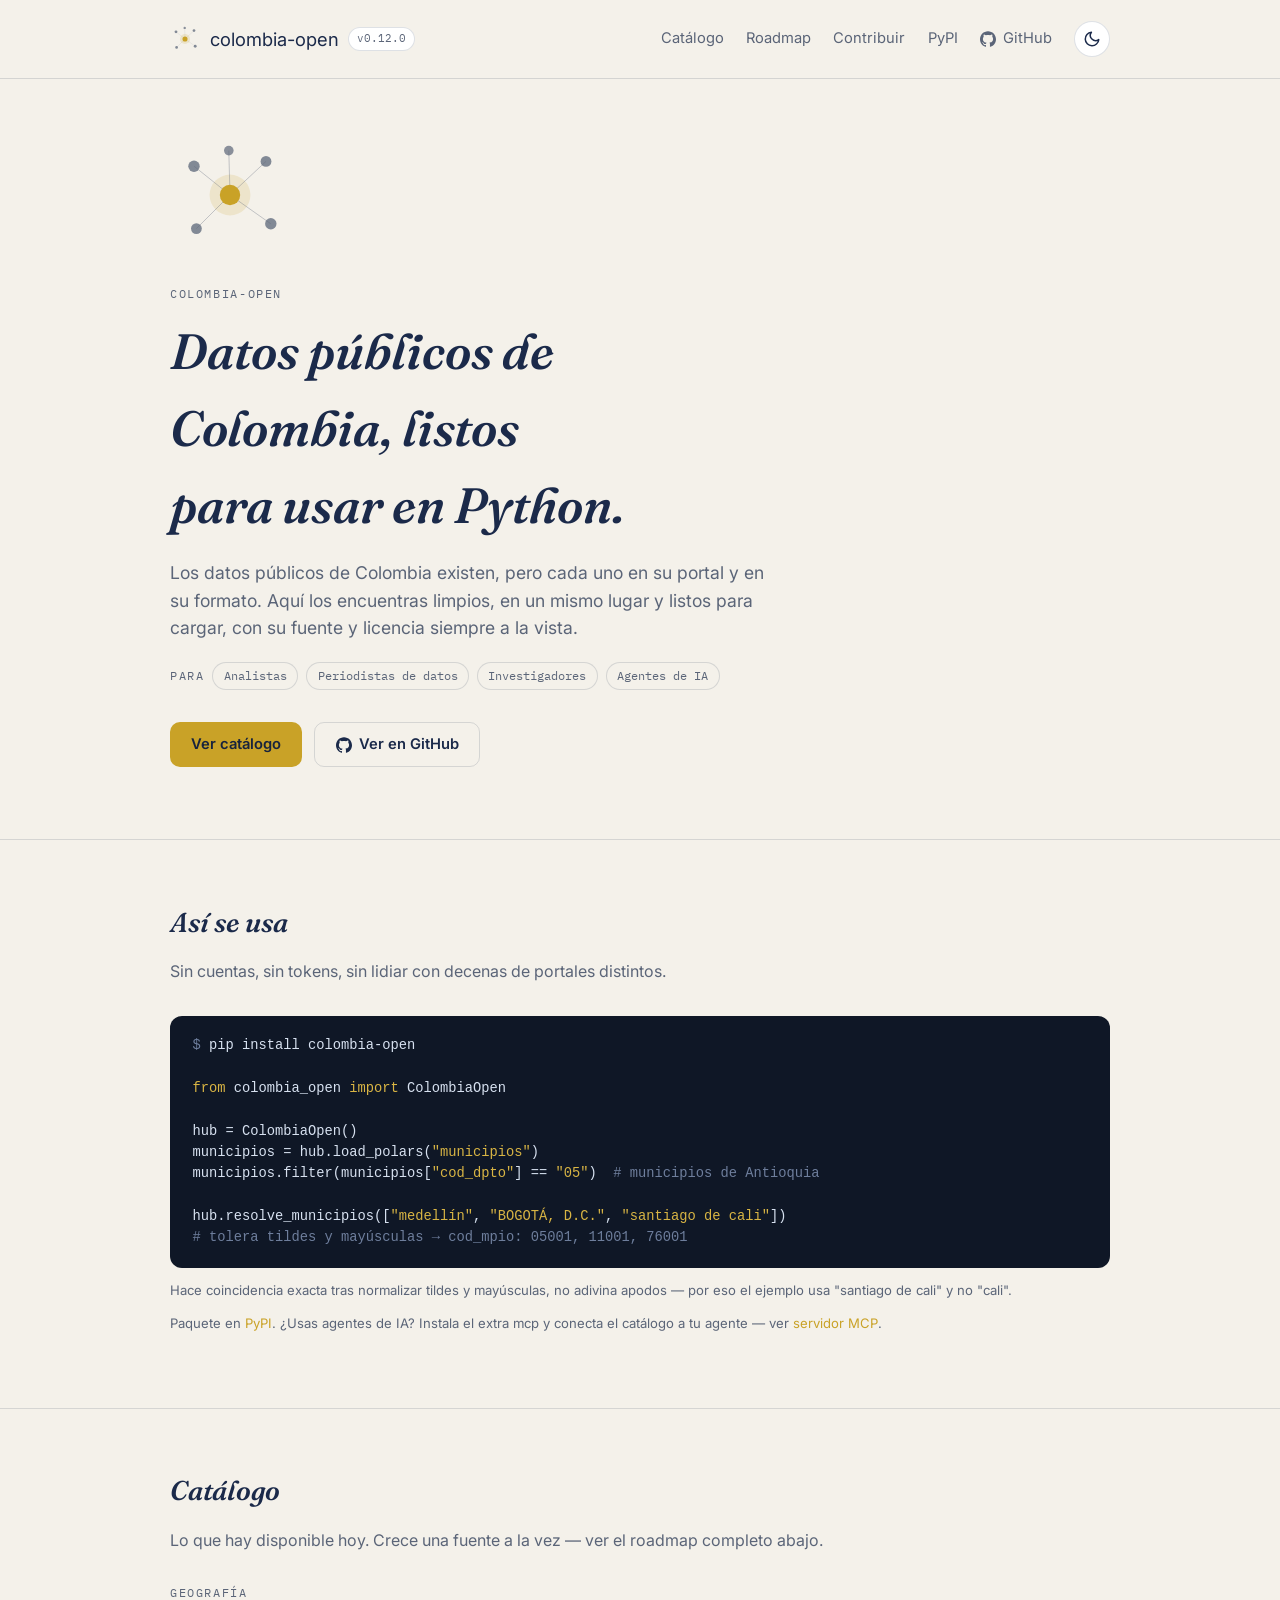
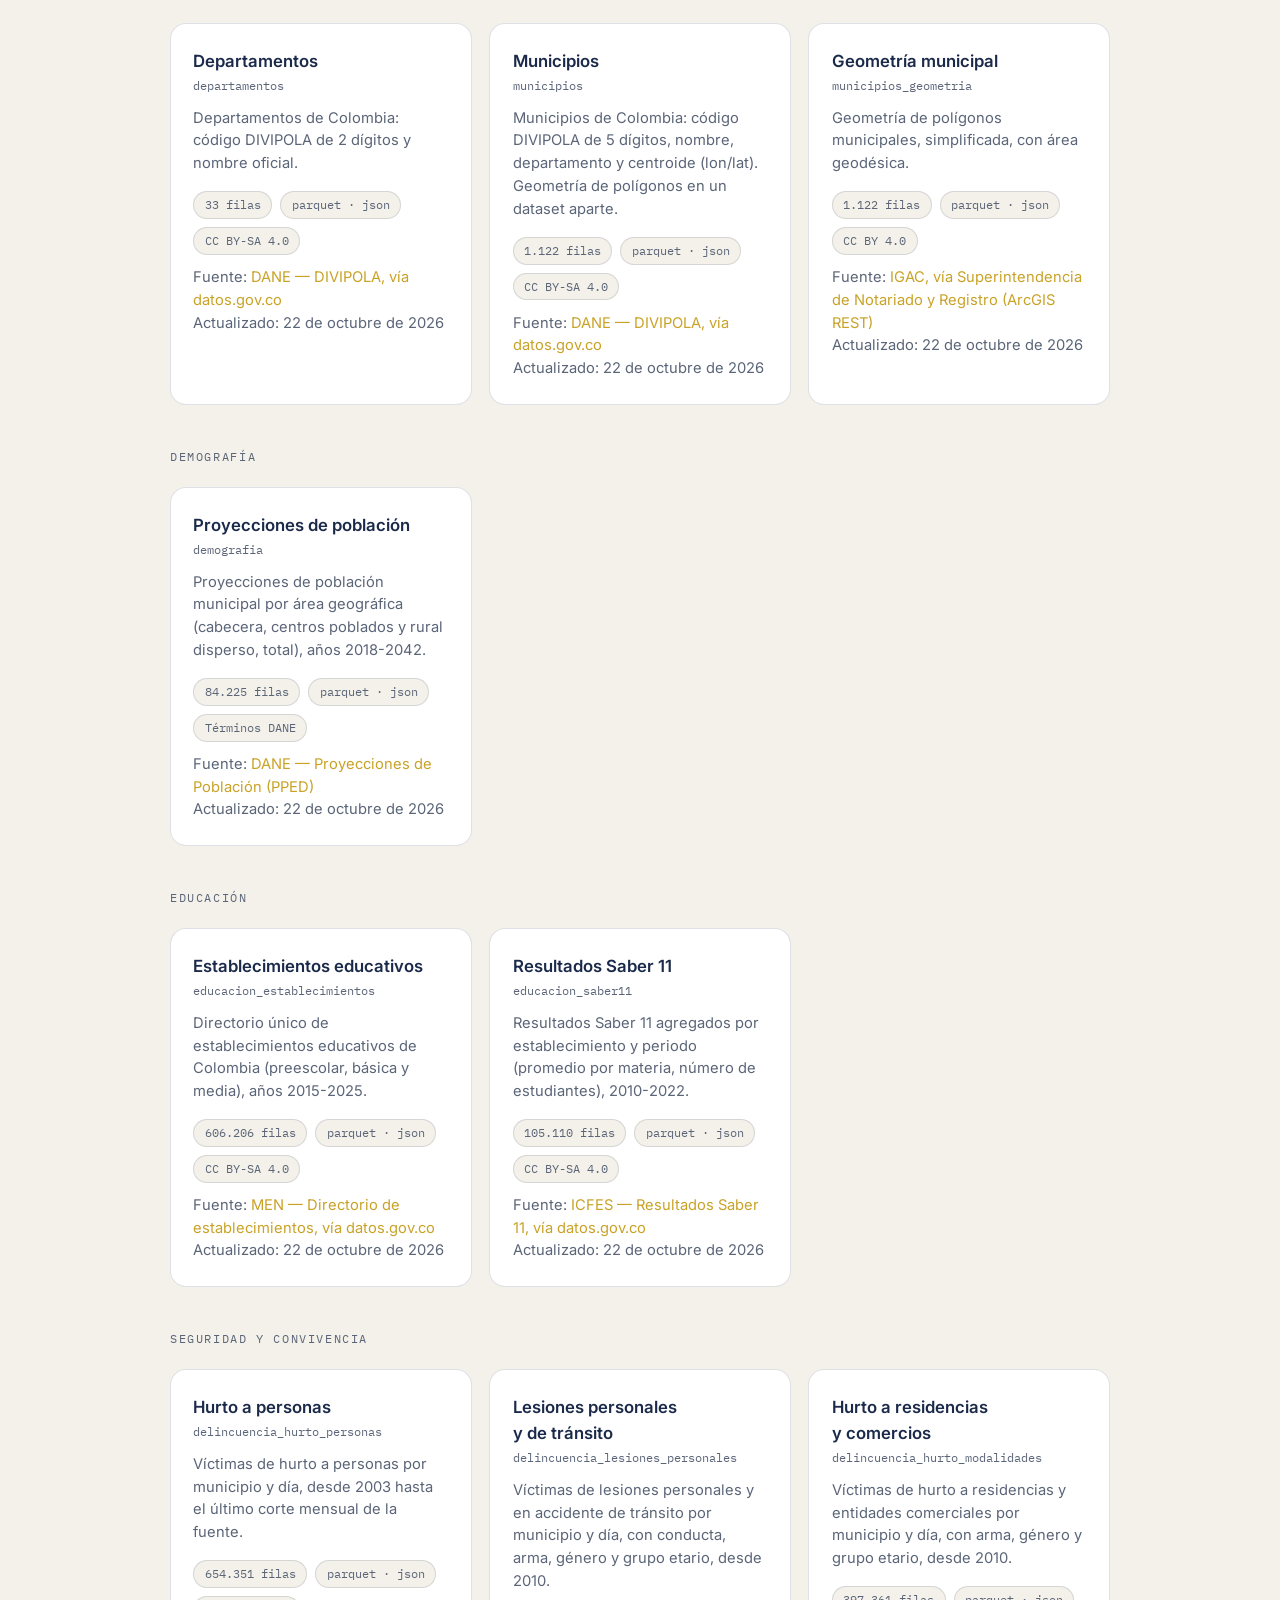
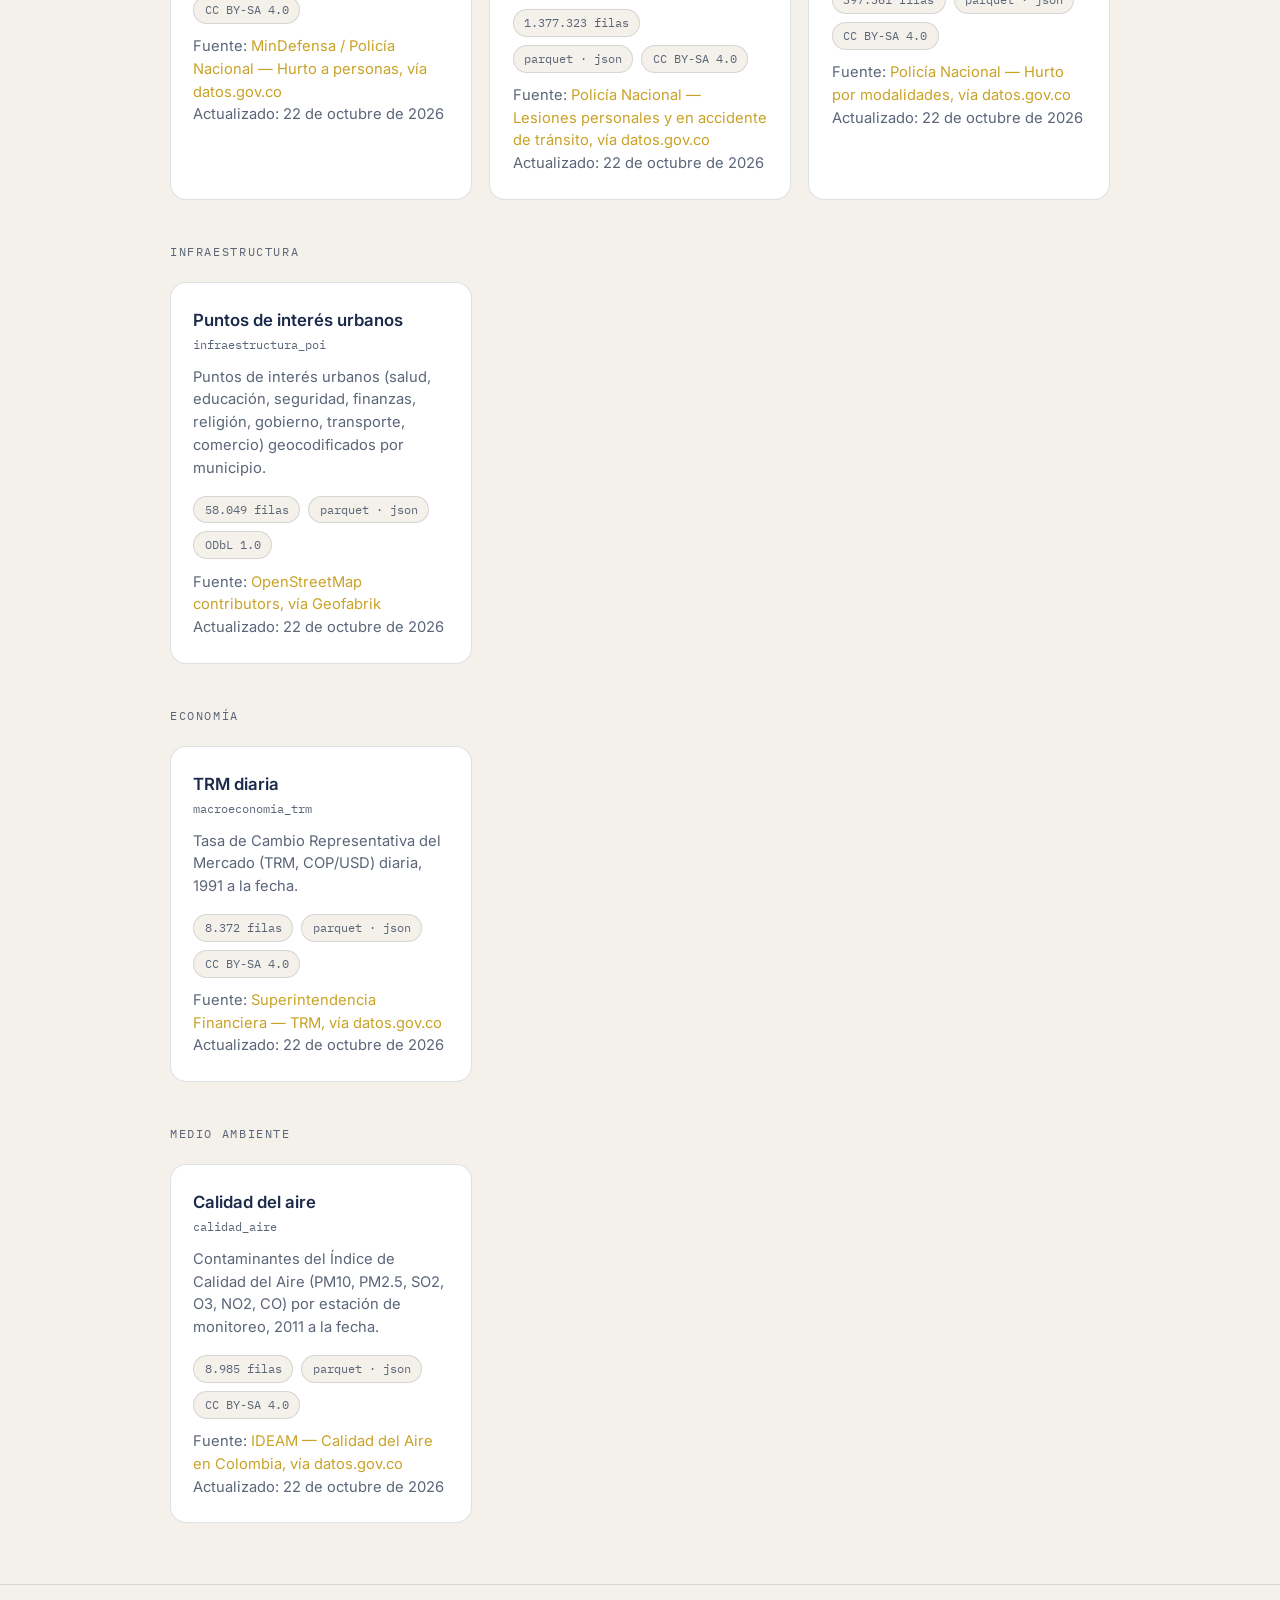
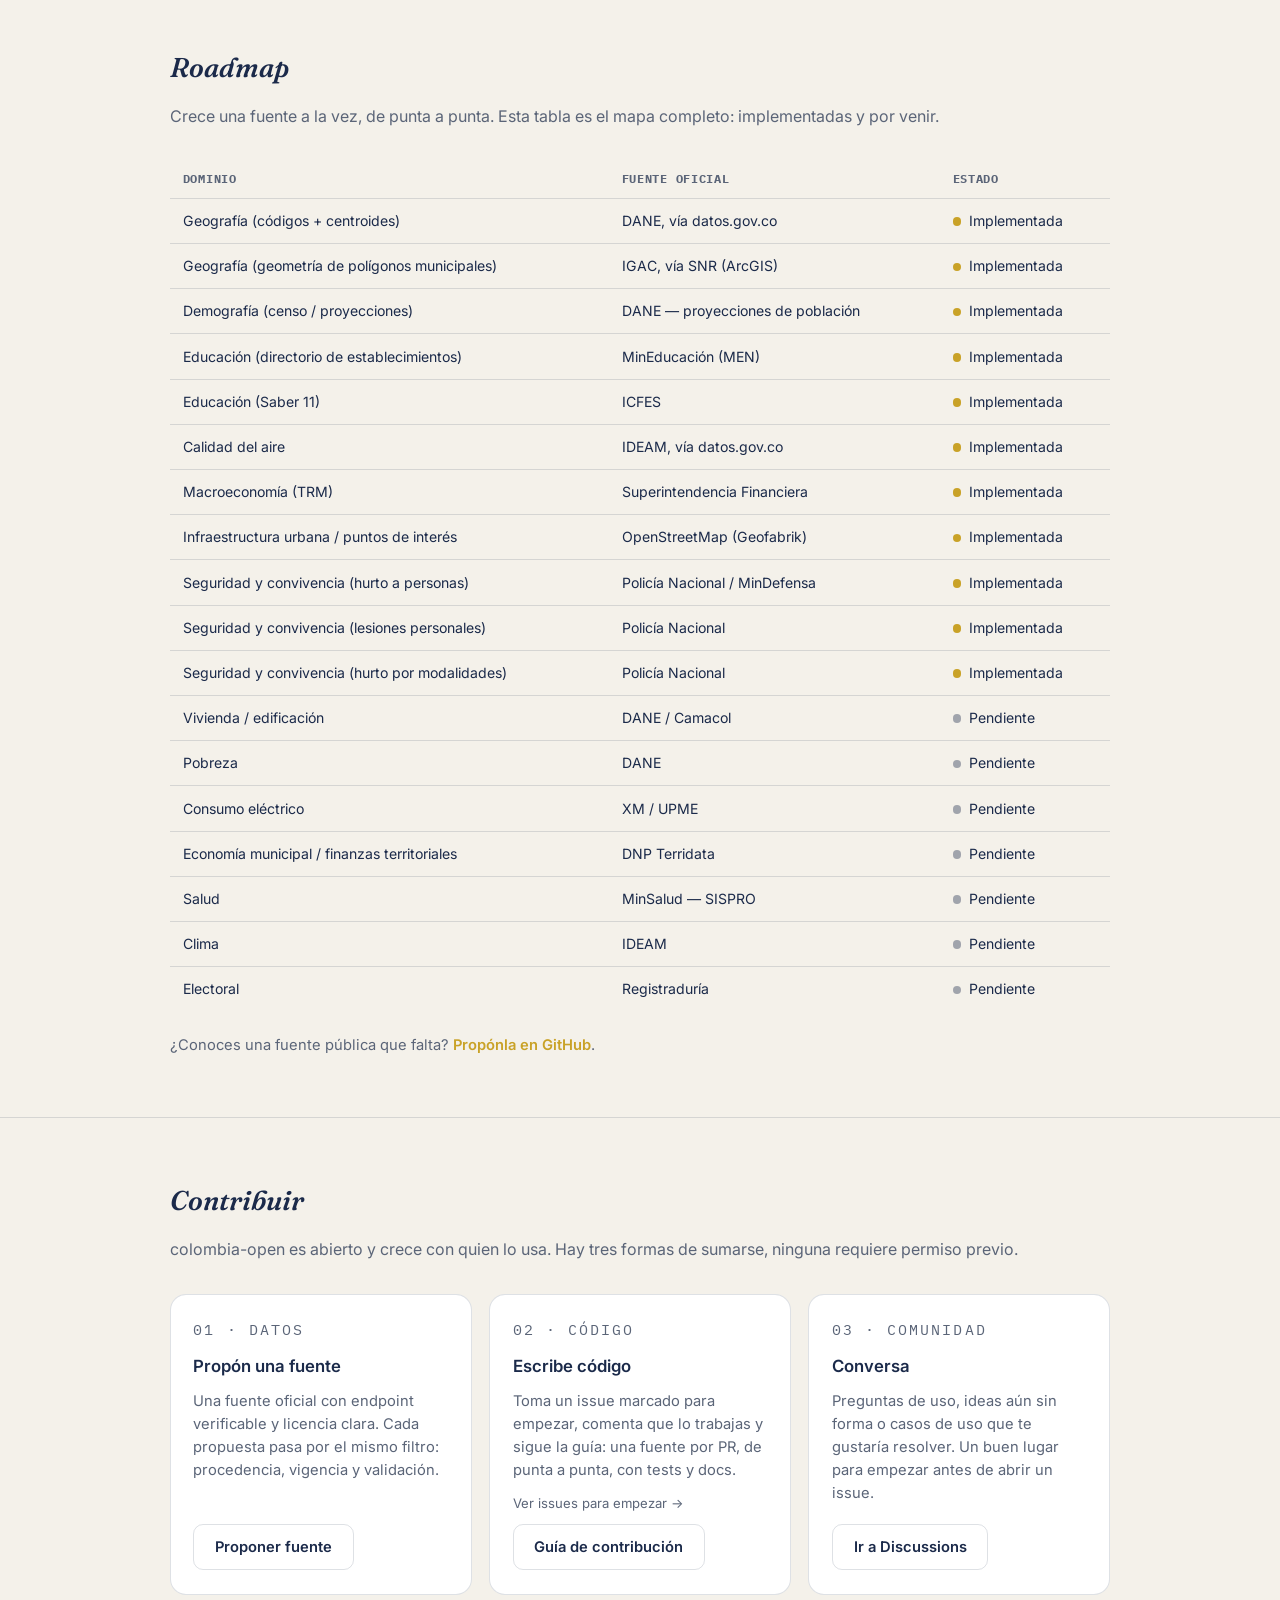
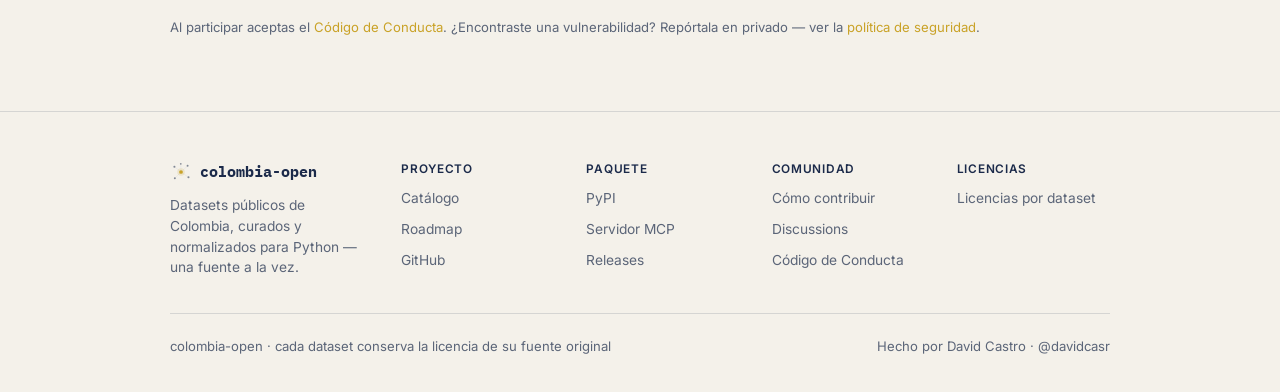
==== commit 4ab1a300: "docs(site): agregar sección Contribuir y corregir fuente de geometría - Nueva sección #contribuir co" ====
--- a/site/index.html
+++ b/site/index.html
@@ -53,6 +53,7 @@
       <div class="nav-links">
         <a href="#catalogo">Catálogo</a>
         <a href="#roadmap">Roadmap</a>
+        <a href="#contribuir">Contribuir</a>
         <a href="https://pypi.org/project/colombia-open/" target="_blank" rel="noopener">PyPI</a>
         <a class="nav-github" href="https://github.com/davidcasr/colombia-open">
           <svg viewBox="0 0 24 24" fill="currentColor" aria-hidden="true"><path d="M12 .297c-6.63 0-12 5.373-12 12 0 5.303 3.438 9.8 8.205 11.385.6.113.82-.258.82-.577 0-.285-.01-1.04-.015-2.04-3.338.724-4.042-1.61-4.042-1.61C4.422 18.07 3.633 17.7 3.633 17.7c-1.087-.744.084-.729.084-.729 1.205.084 1.838 1.236 1.838 1.236 1.07 1.835 2.809 1.305 3.495.998.108-.776.417-1.305.76-1.605-2.665-.3-5.466-1.332-5.466-5.93 0-1.31.465-2.38 1.235-3.22-.135-.303-.54-1.523.105-3.176 0 0 1.005-.322 3.3 1.23.96-.267 1.98-.399 3-.405 1.02.006 2.04.138 3 .405 2.28-1.552 3.285-1.23 3.285-1.23.645 1.653.24 2.873.12 3.176.765.84 1.23 1.91 1.23 3.22 0 4.61-2.805 5.625-5.475 5.92.42.36.81 1.096.81 2.22 0 1.606-.015 2.896-.015 3.286 0 .315.21.69.825.57C20.565 22.092 24 17.592 24 12.297c0-6.627-5.373-12-12-12"/></svg>
@@ -173,13 +174,13 @@
             <h3>Geometría municipal</h3>
             <span class="dataset-slug">municipios_geometria</span>
           </div>
-          <p>Geometría de polígonos municipales (Marco Geoestadístico Nacional), simplificada, con área geodésica.</p>
+          <p>Geometría de polígonos municipales, simplificada, con área geodésica.</p>
           <div class="dataset-meta">
             <span class="pill">1.122 filas</span>
             <span class="pill">parquet · json</span>
-            <span class="pill">CC BY-IGO 3.0</span>
-          </div>
-          <p class="dataset-source">Fuente: <a href="https://data.humdata.org/dataset/cod-ab-col" target="_blank" rel="noopener">DANE (MGN), vía HDX — Colombia Subnational Administrative Boundaries</a><br>Actualizado: 22 de octubre de 2026</p>
+            <span class="pill">CC BY 4.0</span>
+          </div>
+          <p class="dataset-source">Fuente: <a href="https://services2.arcgis.com/RVvWzU3lgJISqdke/arcgis/rest/services/MunicipiosSNR/FeatureServer/0" target="_blank" rel="noopener">IGAC, vía Superintendencia de Notariado y Registro (ArcGIS REST)</a><br>Actualizado: 22 de octubre de 2026</p>
         </div>
         <p class="eyebrow catalog-group-label">Demografía</p>
         <div class="dataset-card">
@@ -319,7 +320,7 @@
           </thead>
           <tbody>
             <tr><td>Geografía (códigos + centroides)</td><td>DANE, vía datos.gov.co</td><td><span class="status-dot done"></span>Implementada</td></tr>
-            <tr><td>Geografía (geometría de polígonos, MGN)</td><td>DANE, vía HDX</td><td><span class="status-dot done"></span>Implementada</td></tr>
+            <tr><td>Geografía (geometría de polígonos municipales)</td><td>IGAC, vía SNR (ArcGIS)</td><td><span class="status-dot done"></span>Implementada</td></tr>
             <tr><td>Demografía (censo / proyecciones)</td><td>DANE — proyecciones de población</td><td><span class="status-dot done"></span>Implementada</td></tr>
             <tr><td>Educación (directorio de establecimientos)</td><td>MinEducación (MEN)</td><td><span class="status-dot done"></span>Implementada</td></tr>
             <tr><td>Educación (Saber 11)</td><td>ICFES</td><td><span class="status-dot done"></span>Implementada</td></tr>
@@ -339,6 +340,36 @@
           </tbody>
         </table>
       </div>
+      <p class="roadmap-cta">¿Conoces una fuente pública que falta? <a href="https://github.com/davidcasr/colombia-open/issues/new?template=nueva-fuente.yml" target="_blank" rel="noopener">Propónla en GitHub</a>.</p>
+    </div>
+  </section>
+
+  <section class="band contribute" id="contribuir">
+    <div class="wrap">
+      <h2>Contribuir</h2>
+      <p class="intro">colombia-open es abierto y crece con quien lo usa. Hay tres formas de sumarse, ninguna requiere permiso previo.</p>
+      <div class="contribute-grid">
+        <div class="dataset-card">
+          <p class="eyebrow">01 · Datos</p>
+          <h3>Propón una fuente</h3>
+          <p>Una fuente oficial con endpoint verificable y licencia clara. Cada propuesta pasa por el mismo filtro: procedencia, vigencia y validación.</p>
+          <a class="btn btn-secondary" href="https://github.com/davidcasr/colombia-open/issues/new?template=nueva-fuente.yml" target="_blank" rel="noopener">Proponer fuente</a>
+        </div>
+        <div class="dataset-card">
+          <p class="eyebrow">02 · Código</p>
+          <h3>Escribe código</h3>
+          <p>Toma un issue marcado para empezar, comenta que lo trabajas y sigue la guía: una fuente por PR, de punta a punta, con tests y docs.</p>
+          <a class="contribute-link" href="https://github.com/davidcasr/colombia-open/labels/good%20first%20issue" target="_blank" rel="noopener">Ver issues para empezar →</a>
+          <a class="btn btn-secondary" href="https://github.com/davidcasr/colombia-open/blob/main/.github/CONTRIBUTING.md" target="_blank" rel="noopener">Guía de contribución</a>
+        </div>
+        <div class="dataset-card">
+          <p class="eyebrow">03 · Comunidad</p>
+          <h3>Conversa</h3>
+          <p>Preguntas de uso, ideas aún sin forma o casos de uso que te gustaría resolver. Un buen lugar para empezar antes de abrir un issue.</p>
+          <a class="btn btn-secondary" href="https://github.com/davidcasr/colombia-open/discussions" target="_blank" rel="noopener">Ir a Discussions</a>
+        </div>
+      </div>
+      <p class="terminal-note">Al participar aceptas el <a href="https://github.com/davidcasr/colombia-open/blob/main/.github/CODE_OF_CONDUCT.md" target="_blank" rel="noopener">Código de Conducta</a>. ¿Encontraste una vulnerabilidad? Repórtala en privado — ver la <a href="https://github.com/davidcasr/colombia-open/blob/main/.github/SECURITY.md" target="_blank" rel="noopener">política de seguridad</a>.</p>
     </div>
   </section>
 
@@ -376,6 +407,12 @@
           <a href="https://pypi.org/project/colombia-open/" target="_blank" rel="noopener">PyPI</a>
           <a href="https://github.com/davidcasr/colombia-open/blob/main/docs/mcp.md" target="_blank" rel="noopener">Servidor MCP</a>
           <a href="https://github.com/davidcasr/colombia-open/releases" target="_blank" rel="noopener">Releases</a>
+        </div>
+        <div class="foot-col">
+          <h4>Comunidad</h4>
+          <a href="https://github.com/davidcasr/colombia-open/blob/main/.github/CONTRIBUTING.md" target="_blank" rel="noopener">Cómo contribuir</a>
+          <a href="https://github.com/davidcasr/colombia-open/discussions" target="_blank" rel="noopener">Discussions</a>
+          <a href="https://github.com/davidcasr/colombia-open/blob/main/.github/CODE_OF_CONDUCT.md" target="_blank" rel="noopener">Código de Conducta</a>
         </div>
         <div class="foot-col">
           <h4>Licencias</h4>
--- a/site/styles.css
+++ b/site/styles.css
@@ -224,11 +224,22 @@
 .status-dot.pending { background: var(--fg-muted); opacity: 0.55; }
 .roadmap-table-wrap { overflow-x: auto; }
 
+.roadmap-cta { margin: 1.4rem 0 0; font-size: 0.92rem; color: var(--fg-muted); }
+.roadmap-cta a { color: var(--accent); text-decoration: none; font-weight: 600; }
+.roadmap-cta a:hover { text-decoration: underline; }
+
+/* ---------- Contribute ---------- */
+.contribute-grid { display: grid; grid-template-columns: repeat(auto-fit, minmax(240px, 1fr)); gap: 1.1rem; margin-bottom: 1.4rem; }
+.contribute-grid .eyebrow { margin: 0; }
+.contribute-grid .btn { align-self: flex-start; margin-top: auto; }
+.contribute-link { font-size: 0.82rem; color: var(--fg-muted); text-decoration: none; }
+.contribute-link:hover { color: var(--fg); }
+
 /* ---------- Footer ---------- */
 .site-footer { padding-block: 3rem 2.2rem; }
 .foot-grid {
   display: grid;
-  grid-template-columns: 1.3fr repeat(3, 1fr);
+  grid-template-columns: 1.3fr repeat(4, 1fr);
   gap: 2rem;
   padding-bottom: 2.2rem;
   border-bottom: 1px solid var(--line);
@@ -261,6 +272,7 @@
 }
 
 @media (max-width: 480px) {
+  .nav-links { gap: 0.6rem 1rem; font-size: 0.88rem; }
   .band { padding-block: 2.6rem; }
   .hero { padding-block: 2.6rem 3rem; }
   .foot-grid { grid-template-columns: 1fr; }
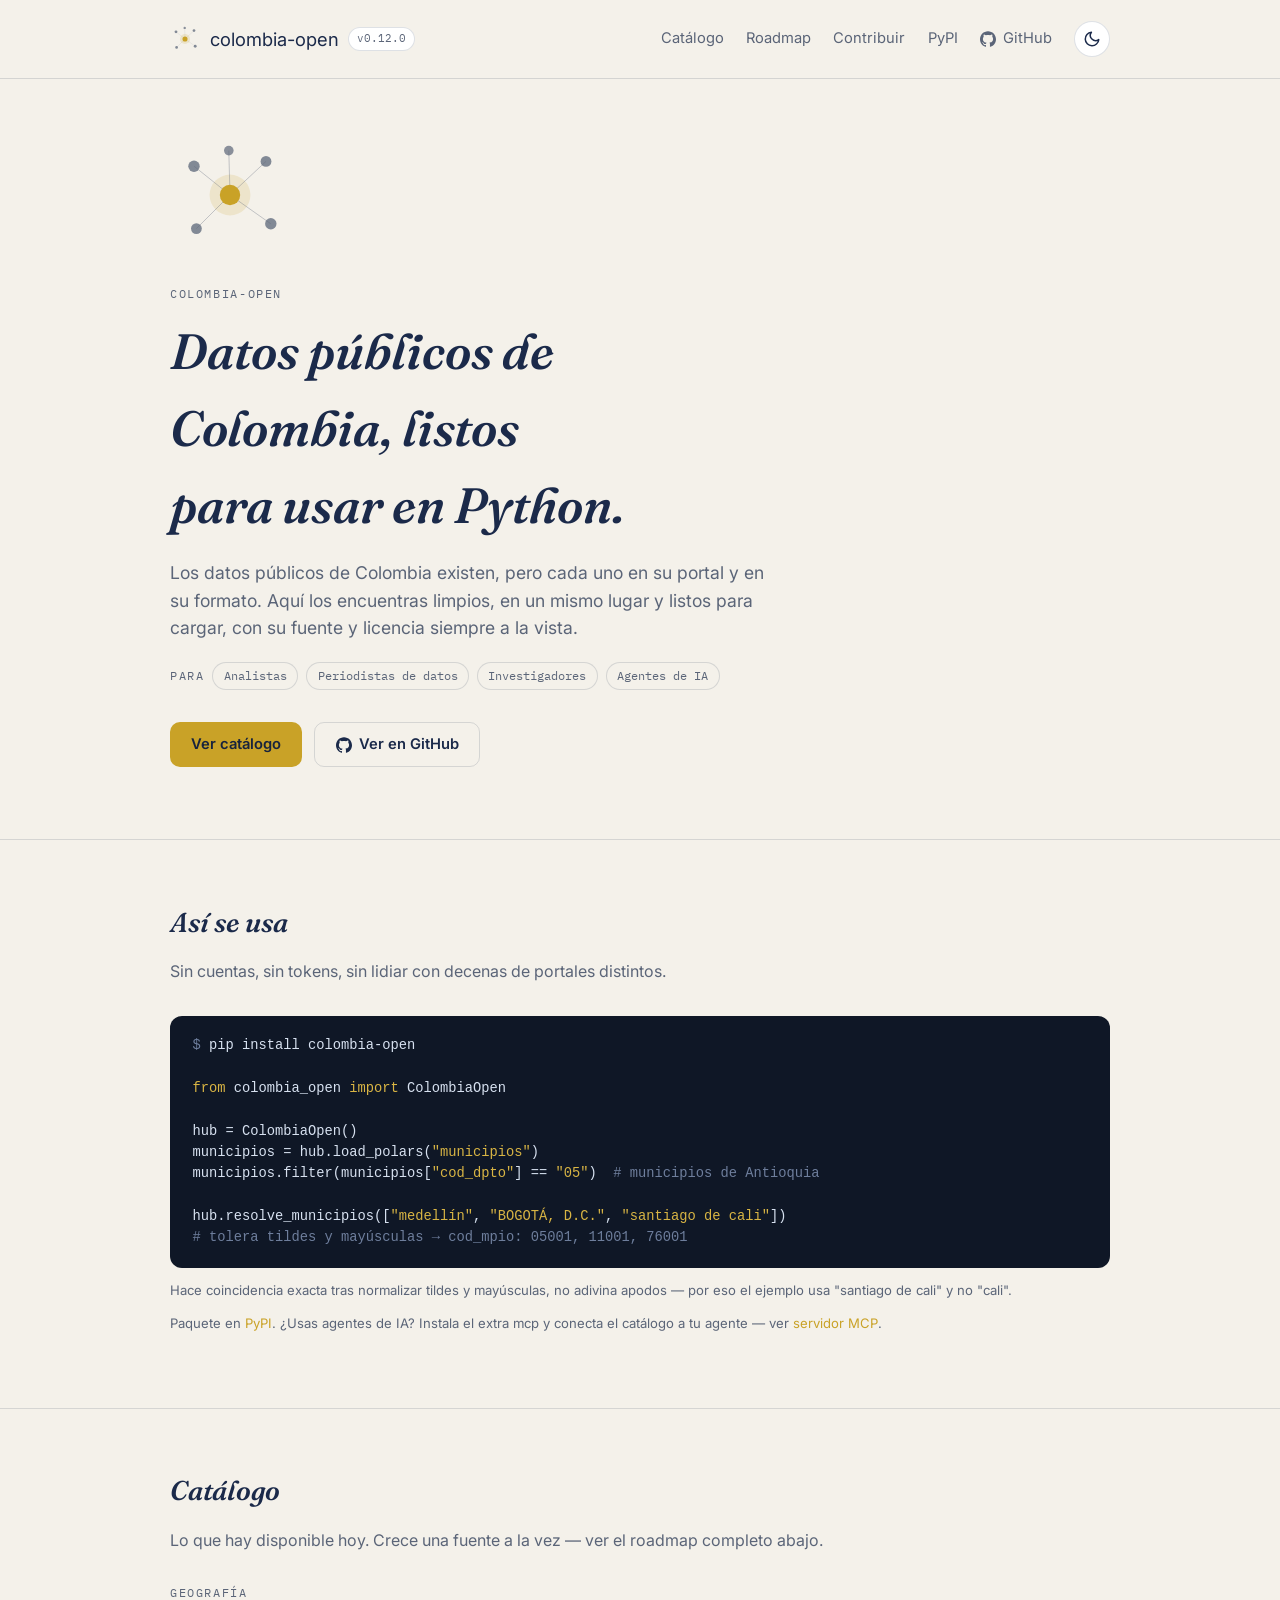
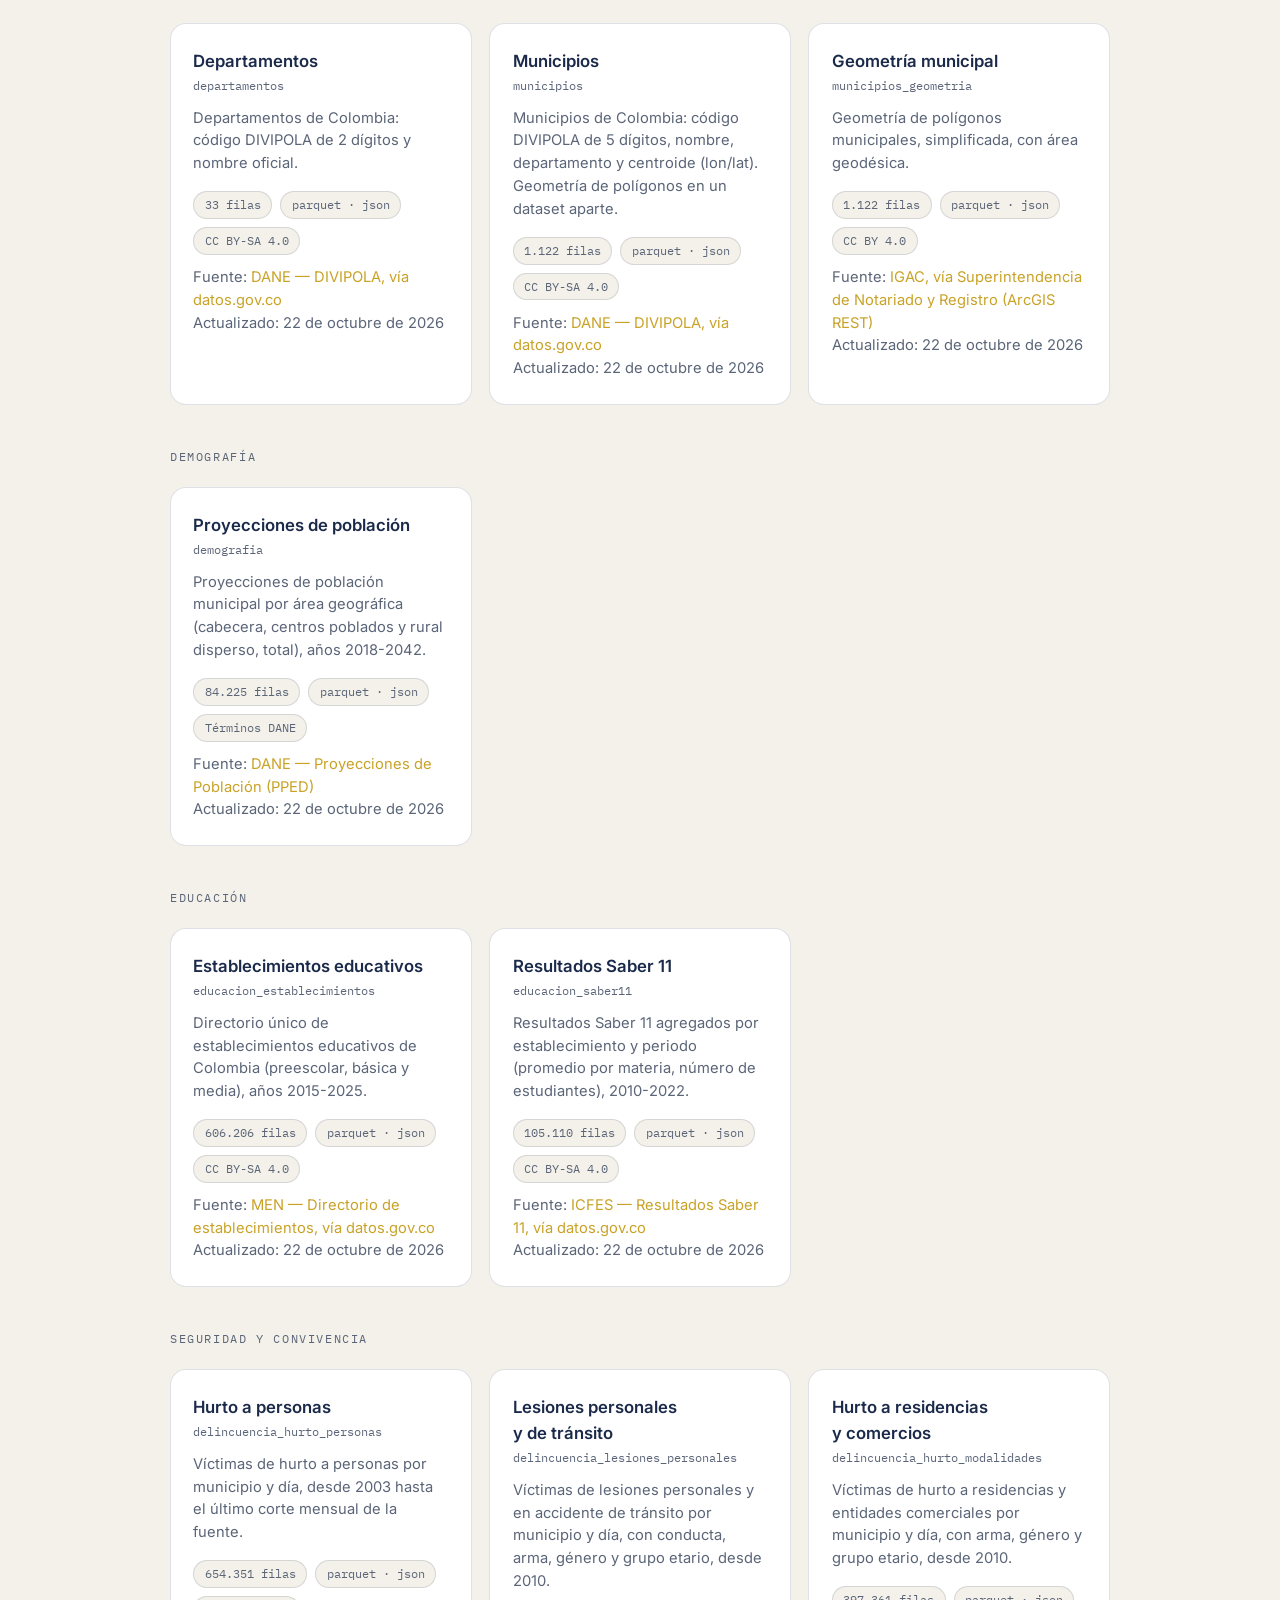
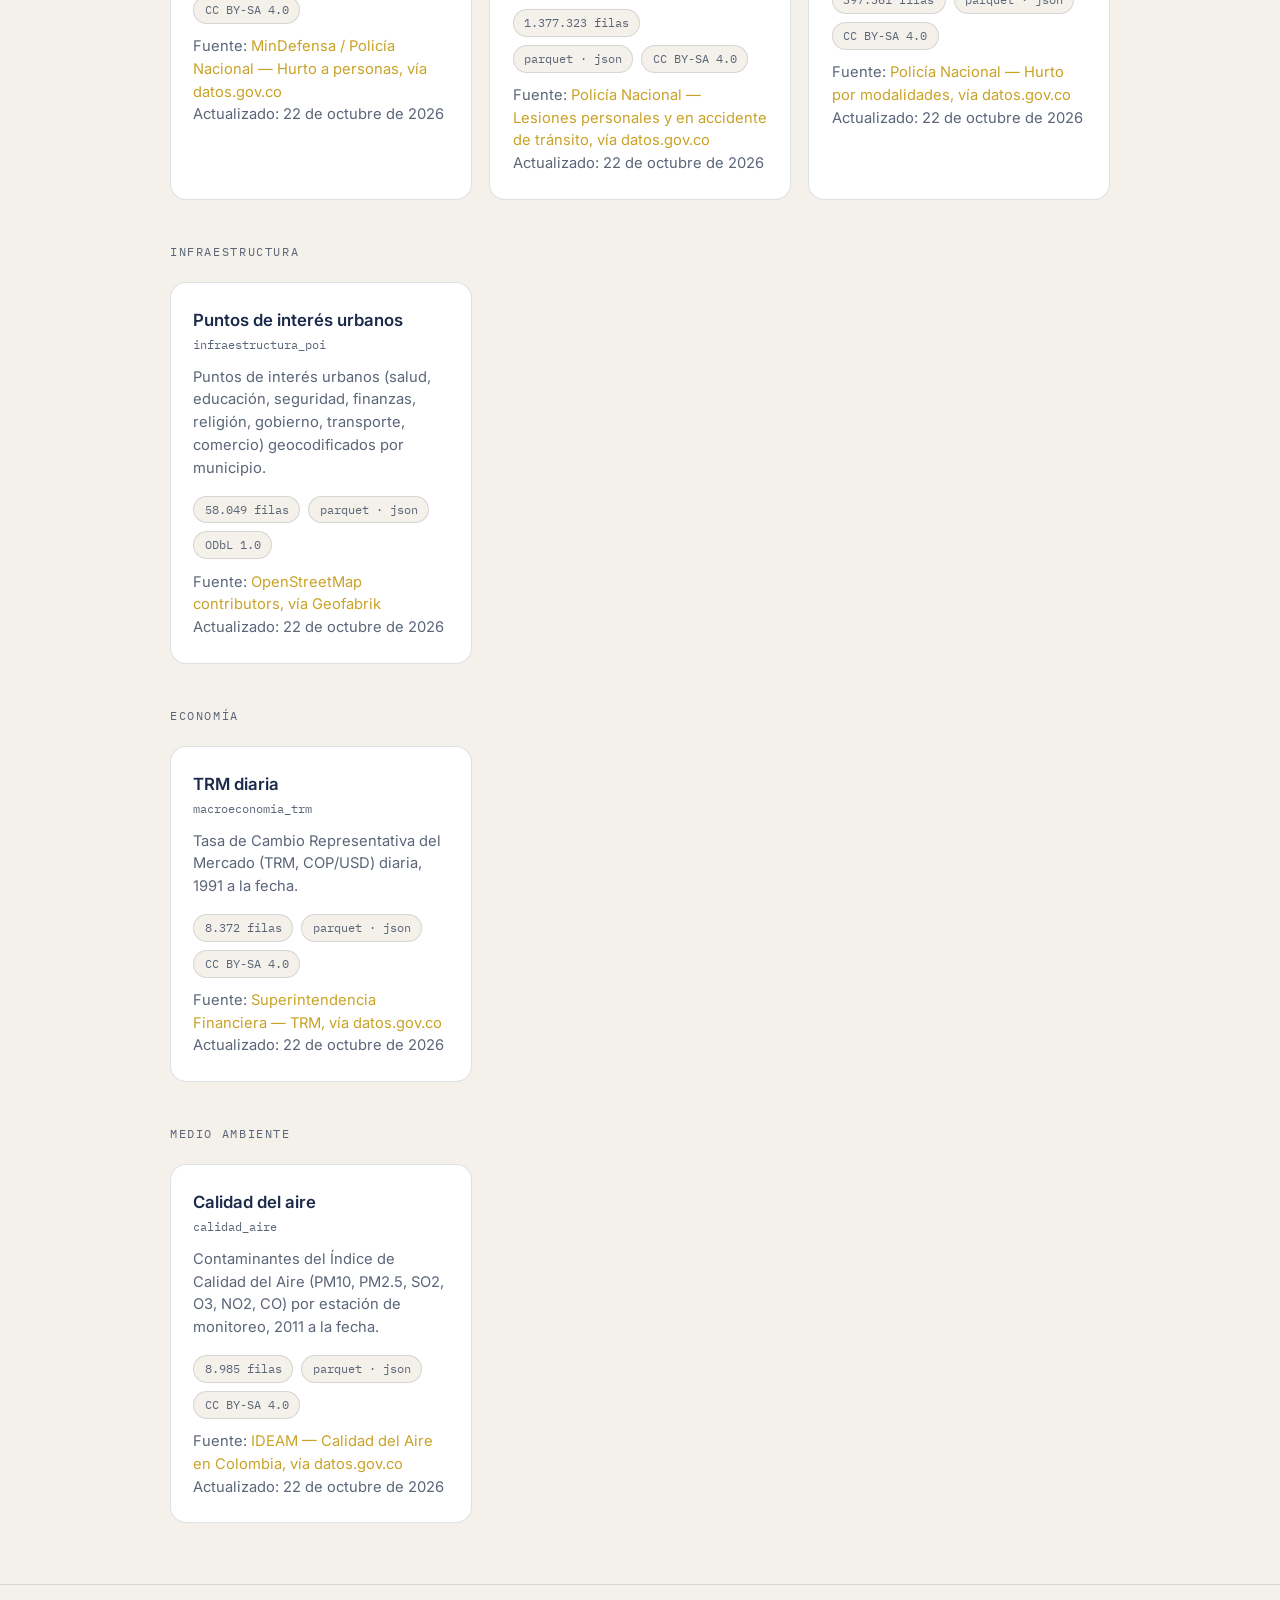
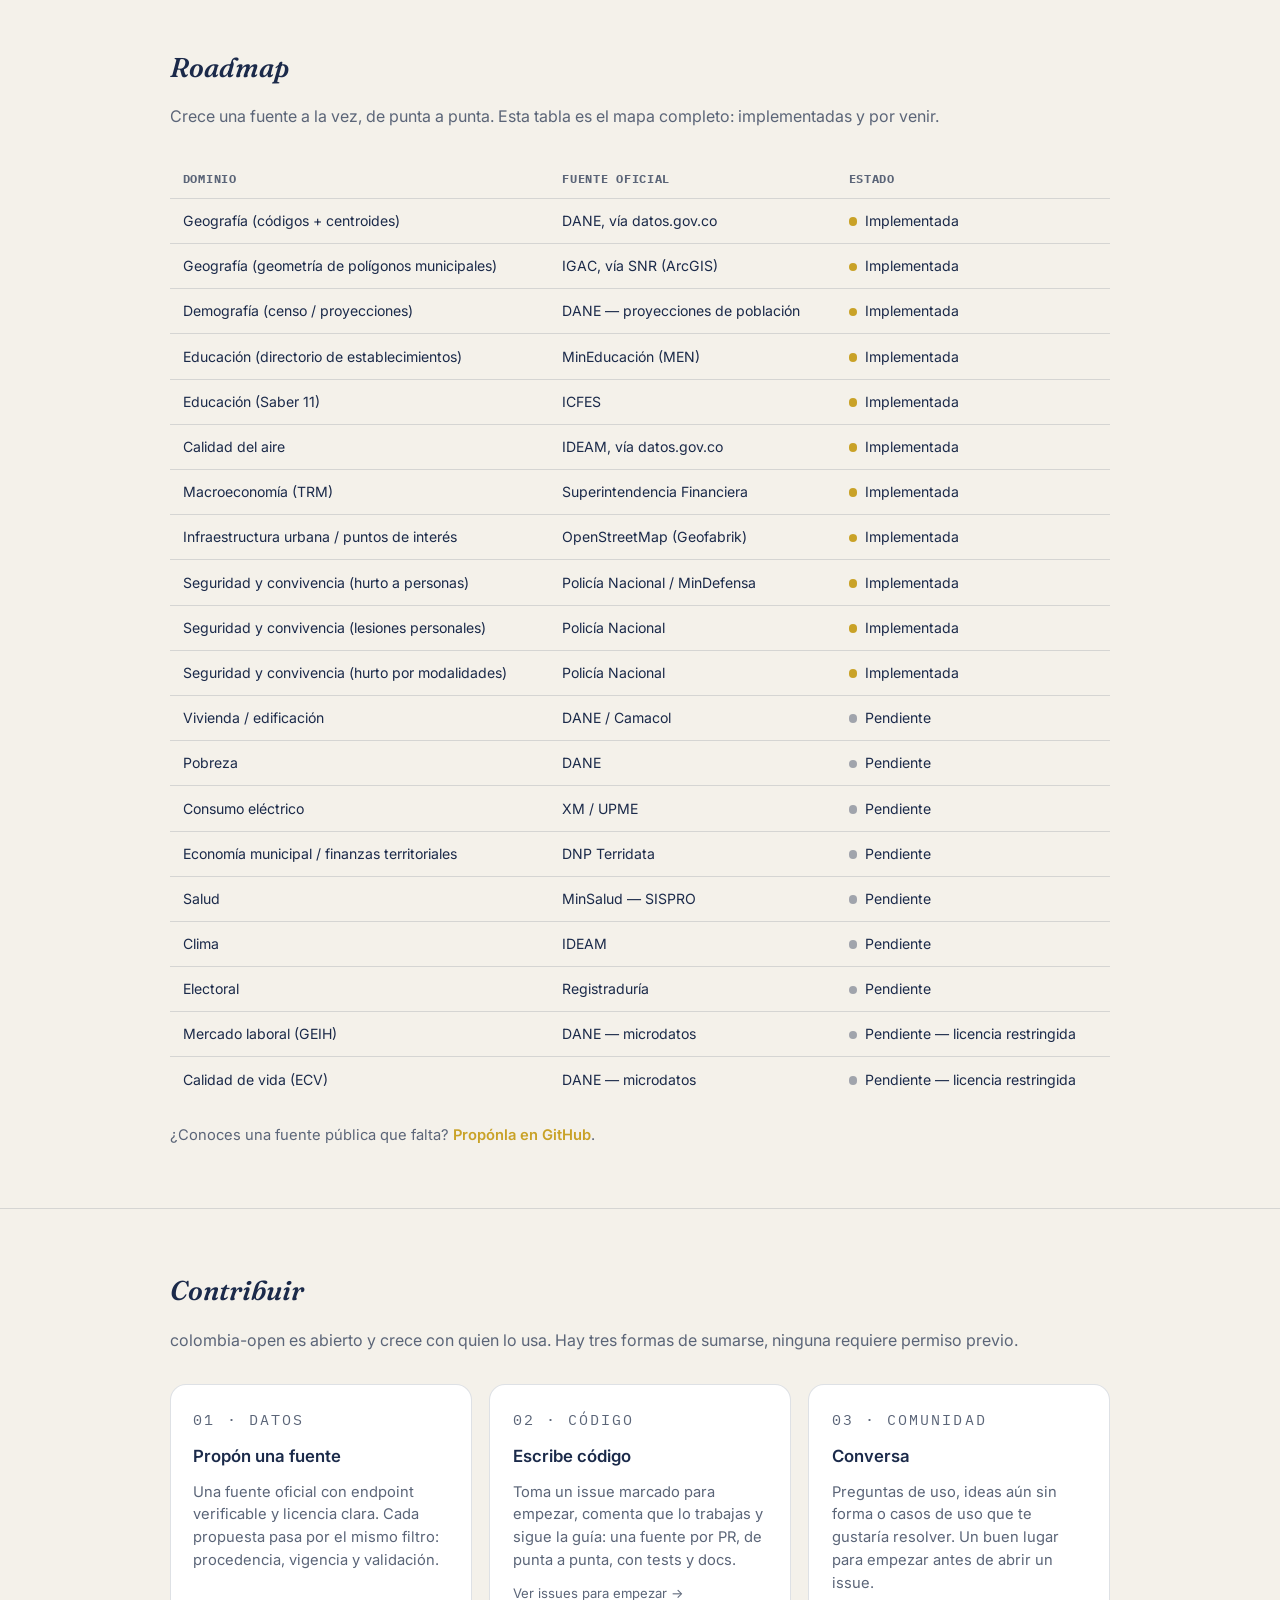
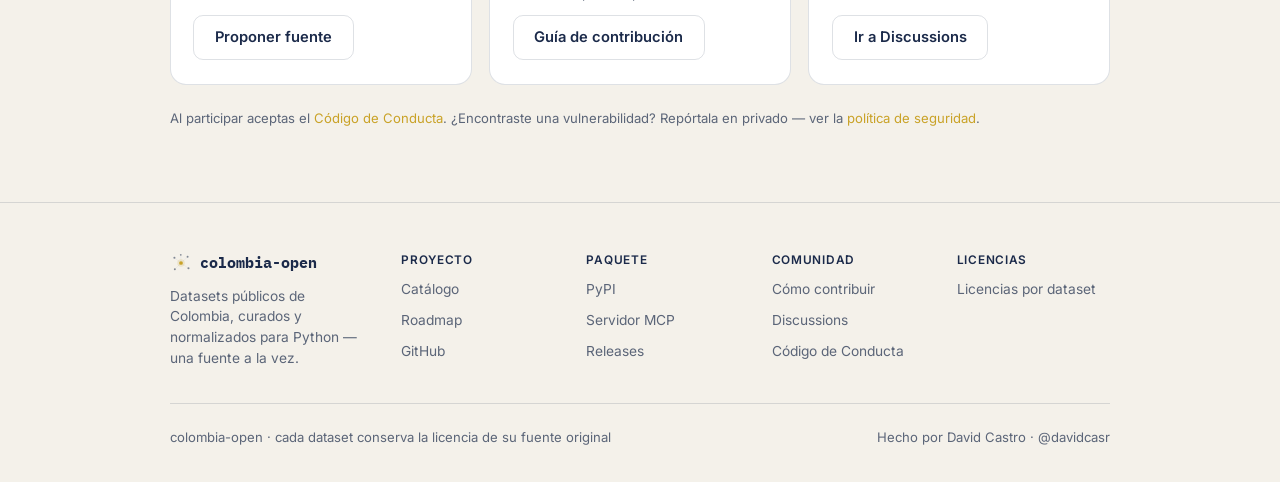
==== commit 96589246: "docs(site): agregar GEIH y ECV al roadmap de la landing Ambas encuestas del DANE están disponibles e" ====
--- a/site/index.html
+++ b/site/index.html
@@ -337,6 +337,8 @@
             <tr><td>Salud</td><td>MinSalud — SISPRO</td><td><span class="status-dot pending"></span>Pendiente</td></tr>
             <tr><td>Clima</td><td>IDEAM</td><td><span class="status-dot pending"></span>Pendiente</td></tr>
             <tr><td>Electoral</td><td>Registraduría</td><td><span class="status-dot pending"></span>Pendiente</td></tr>
+            <tr><td>Mercado laboral (GEIH)</td><td>DANE — microdatos</td><td><span class="status-dot pending"></span>Pendiente — licencia restringida</td></tr>
+            <tr><td>Calidad de vida (ECV)</td><td>DANE — microdatos</td><td><span class="status-dot pending"></span>Pendiente — licencia restringida</td></tr>
           </tbody>
         </table>
       </div>
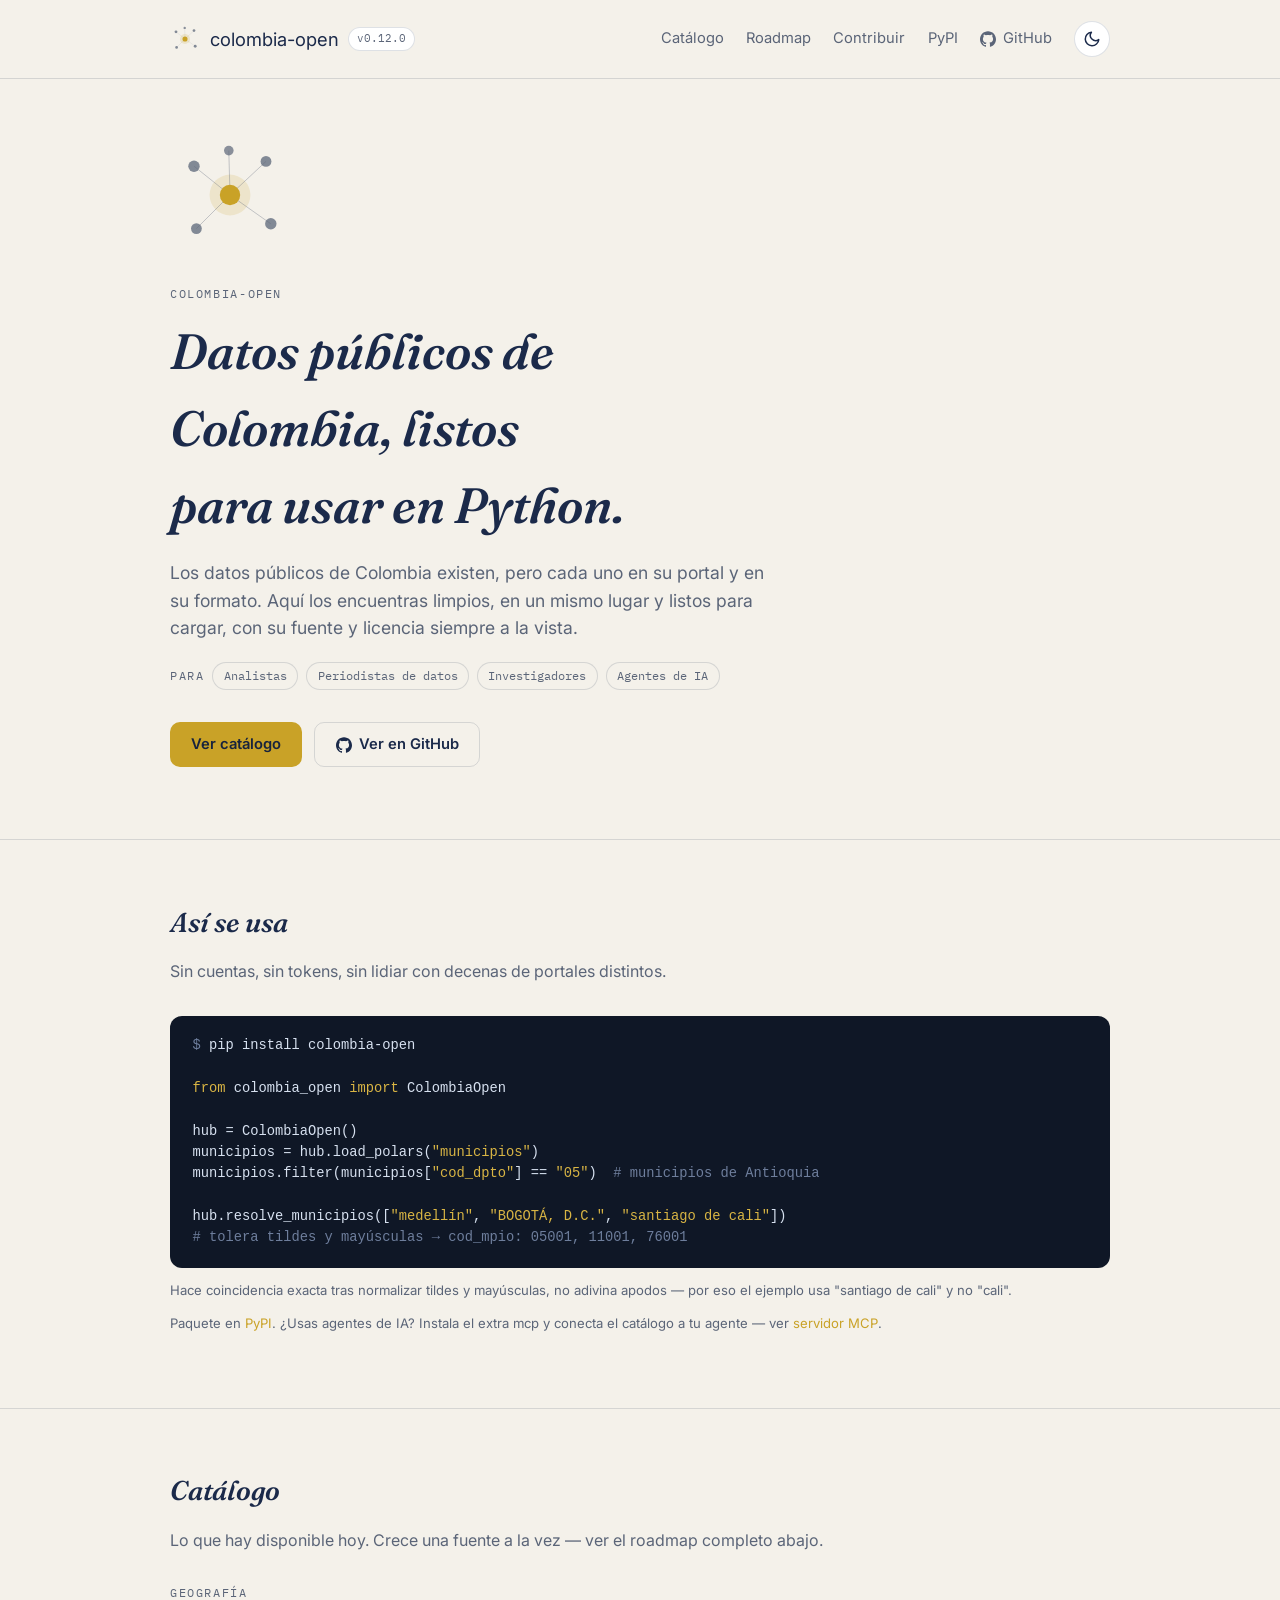
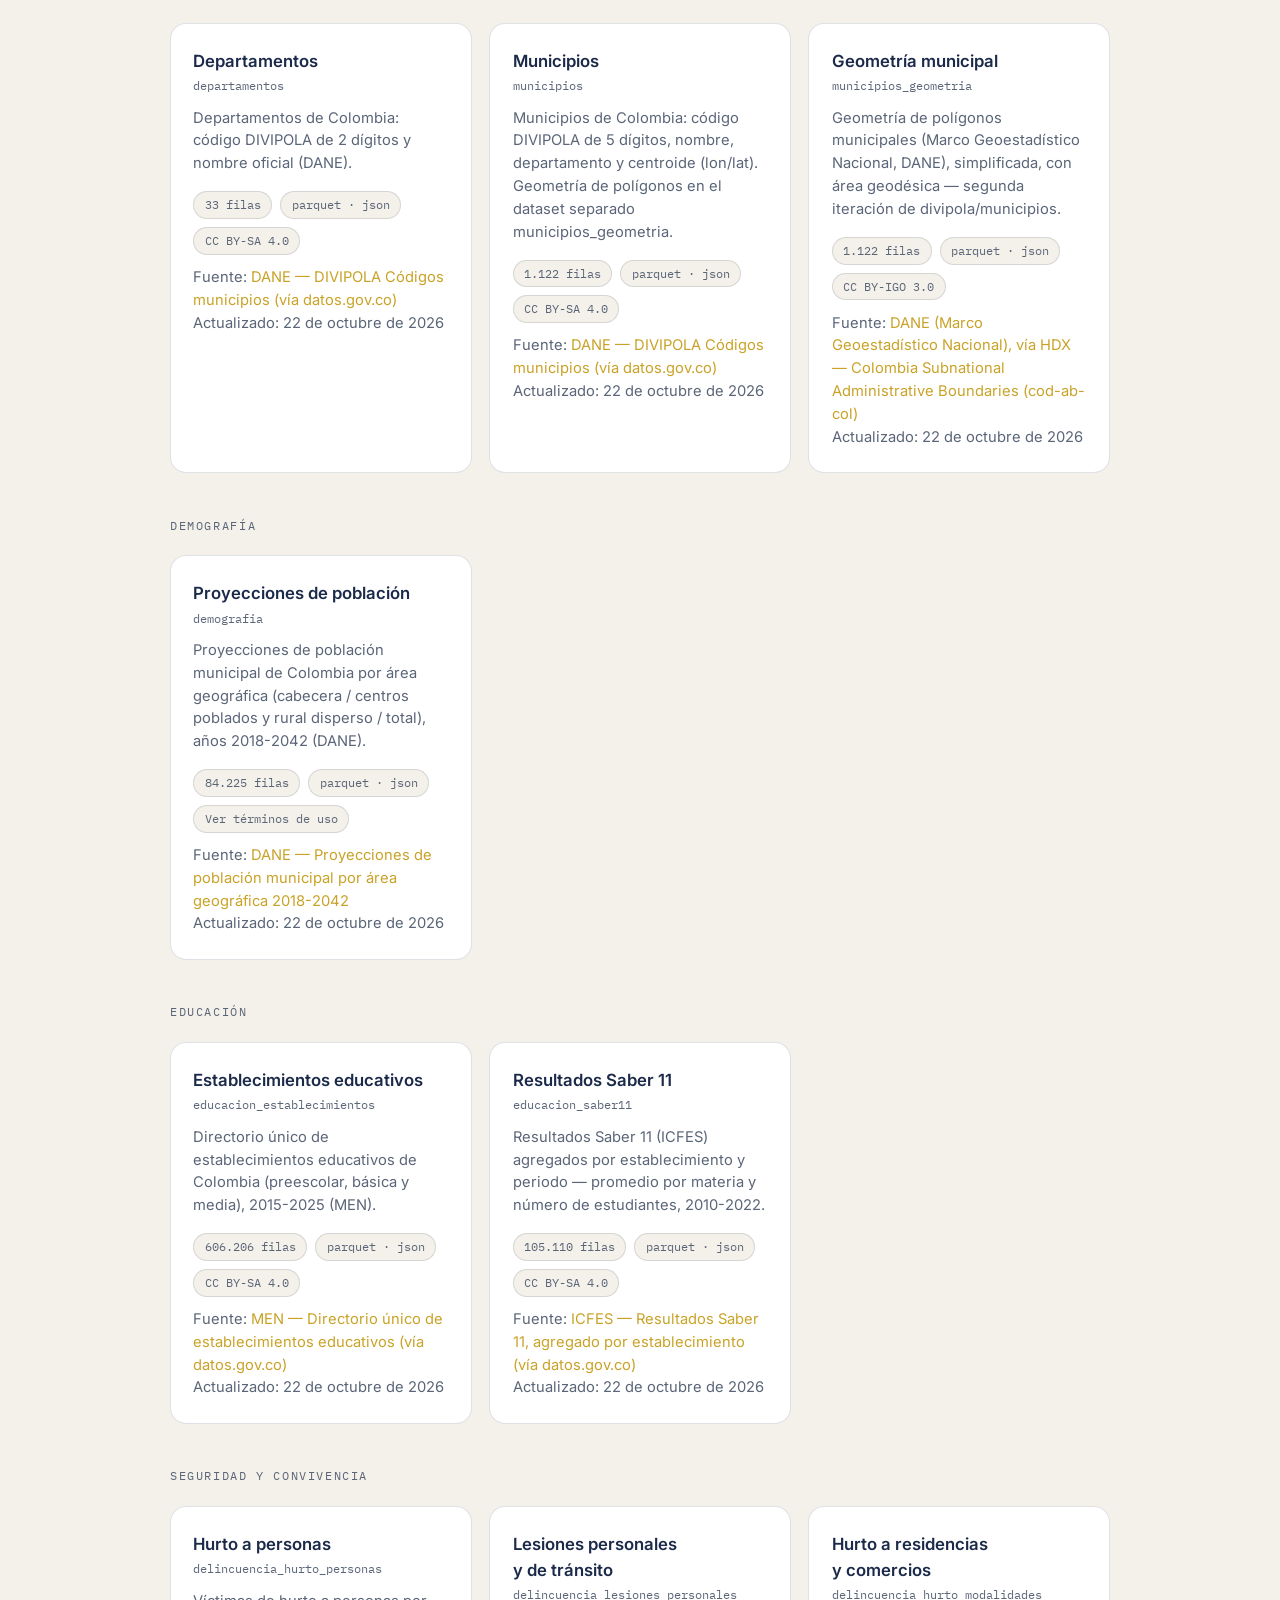
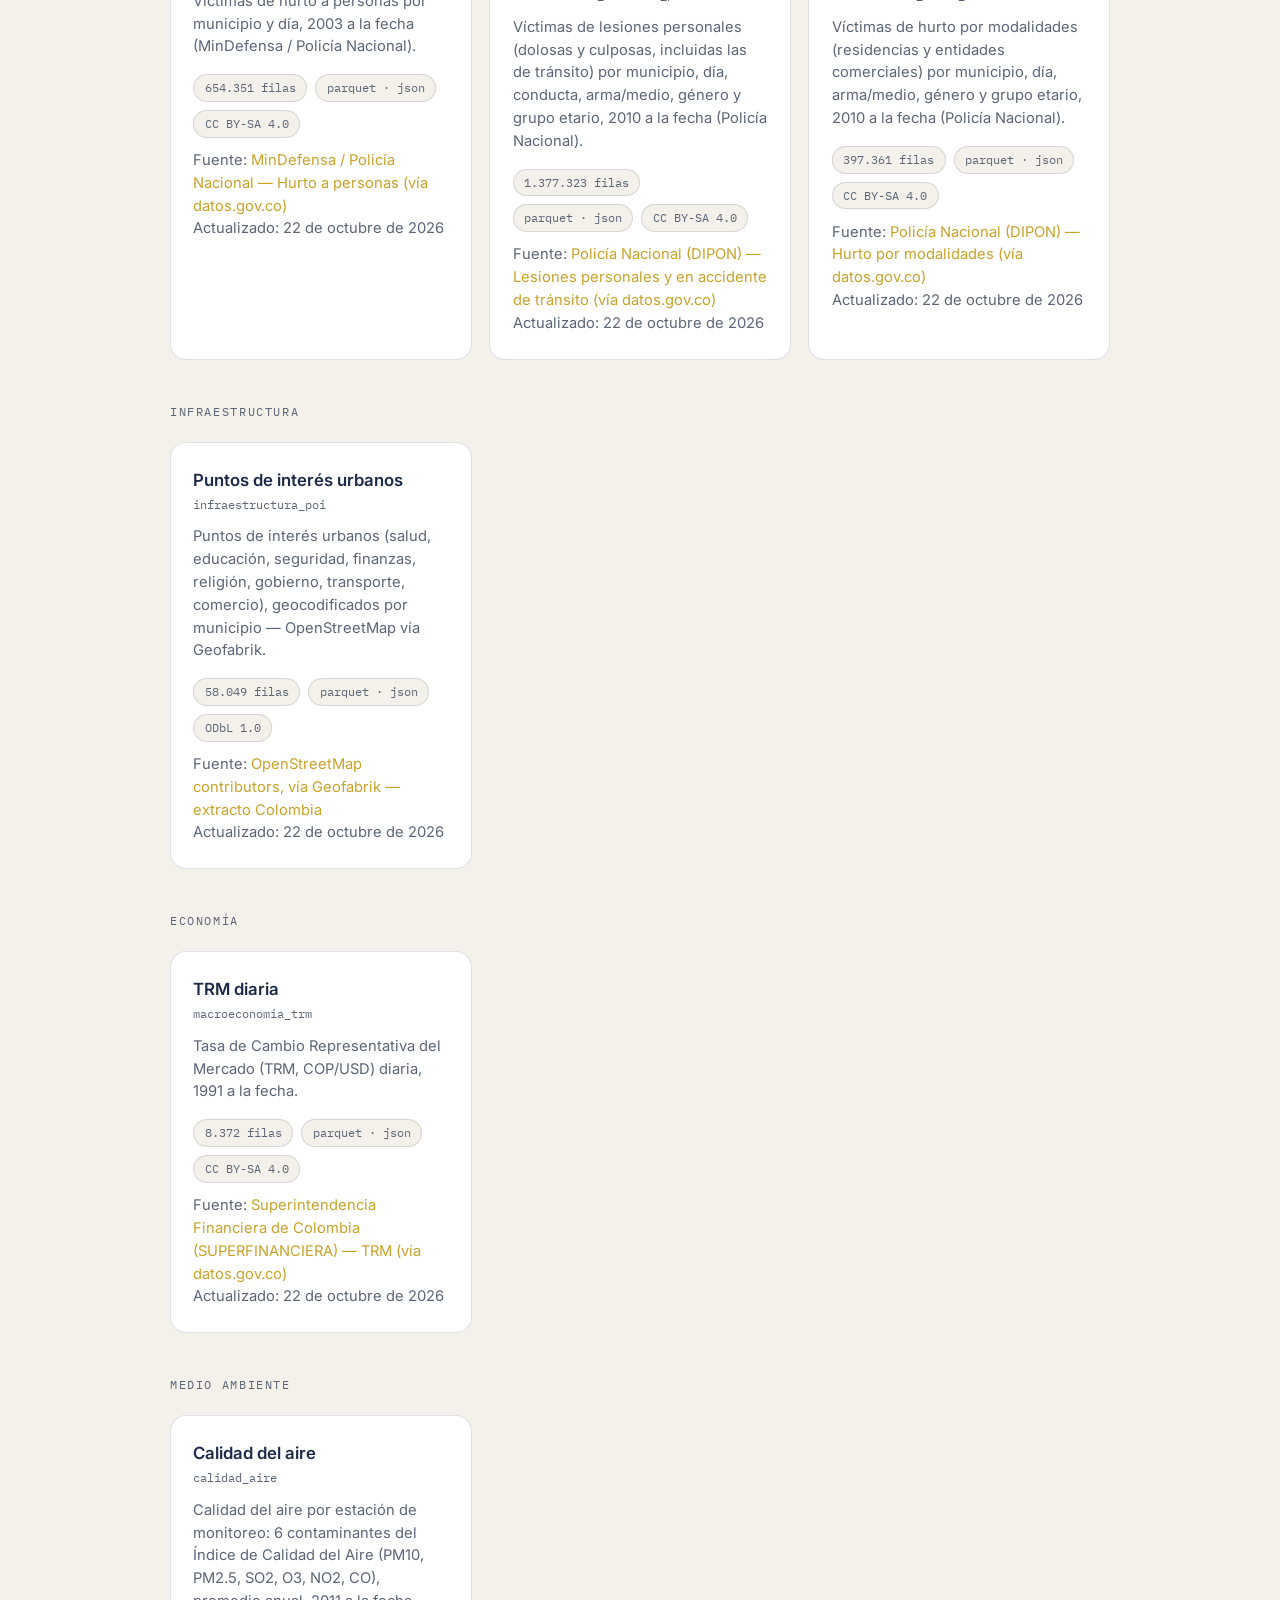
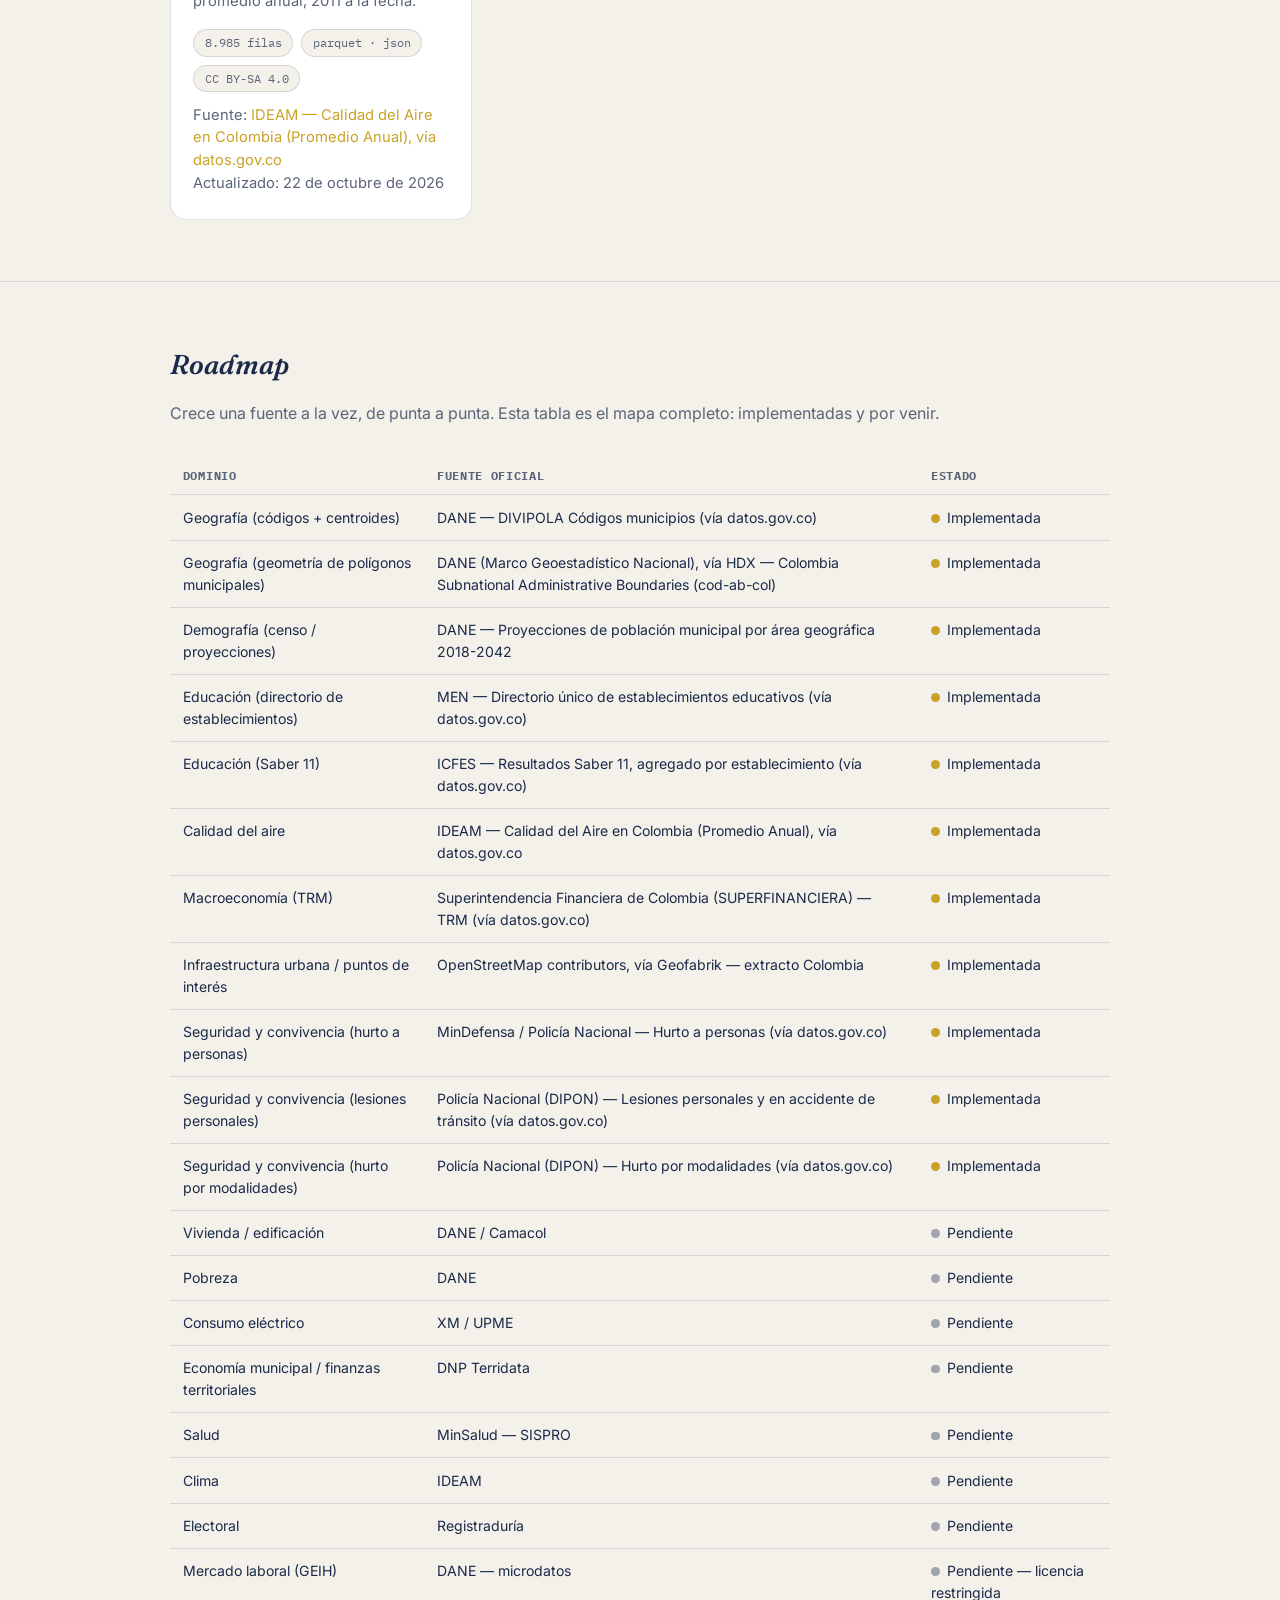
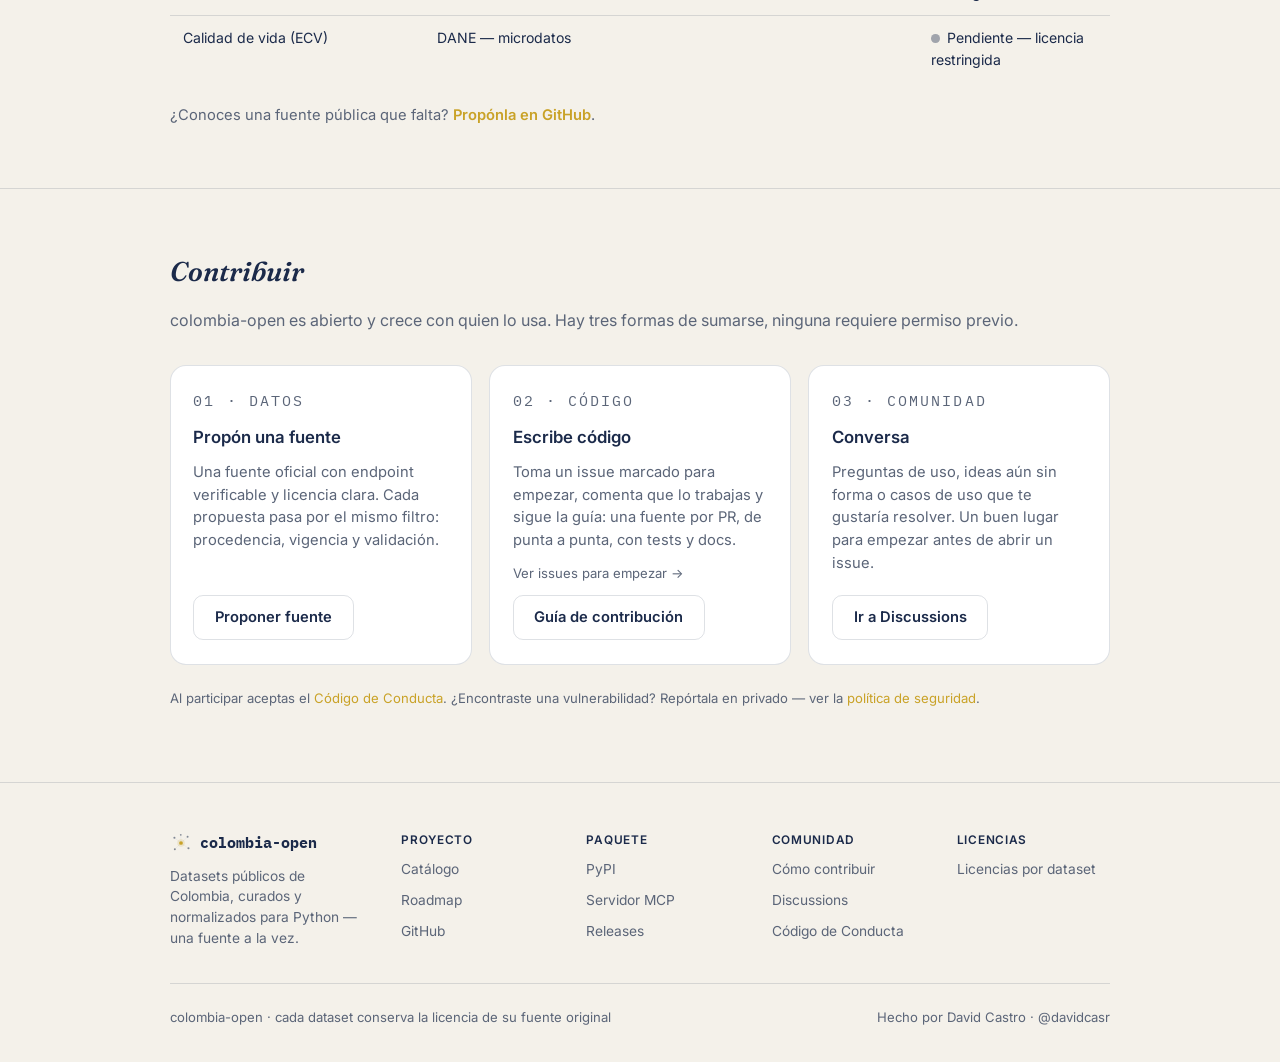
==== commit 1a5a96b7: "feat(site): generar catálogo y roadmap de la landing desde el release publicado Las tarjetas de #cat" ====
--- a/site/index.html
+++ b/site/index.html
@@ -142,45 +142,46 @@
       <h2>Catálogo</h2>
       <p class="intro">Lo que hay disponible hoy. Crece una fuente a la vez — ver el roadmap completo abajo.</p>
       <div class="catalog-grid">
+        <!-- catalogo:inicio -->
         <p class="eyebrow catalog-group-label">Geografía</p>
         <div class="dataset-card">
           <div class="dataset-title">
             <h3>Departamentos</h3>
             <span class="dataset-slug">departamentos</span>
           </div>
-          <p>Departamentos de Colombia: código DIVIPOLA de 2 dígitos y nombre oficial.</p>
+          <p>Departamentos de Colombia: código DIVIPOLA de 2 dígitos y nombre oficial (DANE).</p>
           <div class="dataset-meta">
             <span class="pill">33 filas</span>
             <span class="pill">parquet · json</span>
             <span class="pill">CC BY-SA 4.0</span>
           </div>
-          <p class="dataset-source">Fuente: <a href="https://www.datos.gov.co/resource/gdxc-w37w" target="_blank" rel="noopener">DANE — DIVIPOLA, vía datos.gov.co</a><br>Actualizado: 22 de octubre de 2026</p>
+          <p class="dataset-source">Fuente: <a href="https://www.datos.gov.co/resource/gdxc-w37w" target="_blank" rel="noopener">DANE — DIVIPOLA Códigos municipios (vía datos.gov.co)</a><br>Actualizado: 22 de octubre de 2026</p>
         </div>
         <div class="dataset-card">
           <div class="dataset-title">
             <h3>Municipios</h3>
             <span class="dataset-slug">municipios</span>
           </div>
-          <p>Municipios de Colombia: código DIVIPOLA de 5 dígitos, nombre, departamento y centroide (lon/lat). Geometría de polígonos en un dataset aparte.</p>
+          <p>Municipios de Colombia: código DIVIPOLA de 5 dígitos, nombre, departamento y centroide (lon/lat). Geometría de polígonos en el dataset separado municipios_geometria.</p>
           <div class="dataset-meta">
             <span class="pill">1.122 filas</span>
             <span class="pill">parquet · json</span>
             <span class="pill">CC BY-SA 4.0</span>
           </div>
-          <p class="dataset-source">Fuente: <a href="https://www.datos.gov.co/resource/gdxc-w37w" target="_blank" rel="noopener">DANE — DIVIPOLA, vía datos.gov.co</a><br>Actualizado: 22 de octubre de 2026</p>
+          <p class="dataset-source">Fuente: <a href="https://www.datos.gov.co/resource/gdxc-w37w" target="_blank" rel="noopener">DANE — DIVIPOLA Códigos municipios (vía datos.gov.co)</a><br>Actualizado: 22 de octubre de 2026</p>
         </div>
         <div class="dataset-card">
           <div class="dataset-title">
             <h3>Geometría municipal</h3>
             <span class="dataset-slug">municipios_geometria</span>
           </div>
-          <p>Geometría de polígonos municipales, simplificada, con área geodésica.</p>
+          <p>Geometría de polígonos municipales (Marco Geoestadístico Nacional, DANE), simplificada, con área geodésica — segunda iteración de divipola/municipios.</p>
           <div class="dataset-meta">
             <span class="pill">1.122 filas</span>
             <span class="pill">parquet · json</span>
-            <span class="pill">CC BY 4.0</span>
-          </div>
-          <p class="dataset-source">Fuente: <a href="https://services2.arcgis.com/RVvWzU3lgJISqdke/arcgis/rest/services/MunicipiosSNR/FeatureServer/0" target="_blank" rel="noopener">IGAC, vía Superintendencia de Notariado y Registro (ArcGIS REST)</a><br>Actualizado: 22 de octubre de 2026</p>
+            <span class="pill">CC BY-IGO 3.0</span>
+          </div>
+          <p class="dataset-source">Fuente: <a href="https://data.humdata.org/dataset/50ea7fee-f9af-45a7-8a52-abb9c790a0b6/resource/32fba556-0109-4d1c-84cb-c8abddf7775b/download/col-administrative-divisions-shapefiles.zip" target="_blank" rel="noopener">DANE (Marco Geoestadístico Nacional), vía HDX — Colombia Subnational Administrative Boundaries (cod-ab-col)</a><br>Actualizado: 22 de octubre de 2026</p>
         </div>
         <p class="eyebrow catalog-group-label">Demografía</p>
         <div class="dataset-card">
@@ -188,13 +189,13 @@
             <h3>Proyecciones de población</h3>
             <span class="dataset-slug">demografia</span>
           </div>
-          <p>Proyecciones de población municipal por área geográfica (cabecera, centros poblados y rural disperso, total), años 2018-2042.</p>
+          <p>Proyecciones de población municipal de Colombia por área geográfica (cabecera / centros poblados y rural disperso / total), años 2018-2042 (DANE).</p>
           <div class="dataset-meta">
             <span class="pill">84.225 filas</span>
             <span class="pill">parquet · json</span>
-            <a class="pill" href="https://www.dane.gov.co/index.php/servicios-al-ciudadano/tramites/transparencia-y-acceso-a-la-informacion-publica/terminos-y-condiciones" target="_blank" rel="noopener">Términos DANE</a>
-          </div>
-          <p class="dataset-source">Fuente: <a href="https://www.dane.gov.co/files/censo2018/proyecciones-de-poblacion/Municipal/PPED-AreaMun-2018-2042_VP.xlsx" target="_blank" rel="noopener">DANE — Proyecciones de Población (PPED)</a><br>Actualizado: 22 de octubre de 2026</p>
+            <a class="pill" href="https://www.dane.gov.co/index.php/servicios-al-ciudadano/tramites/transparencia-y-acceso-a-la-informacion-publica/terminos-y-condiciones" target="_blank" rel="noopener" title="Sin licencia abierta explícita — términos de uso del DANE">Ver términos de uso</a>
+          </div>
+          <p class="dataset-source">Fuente: <a href="https://www.dane.gov.co/files/censo2018/proyecciones-de-poblacion/Municipal/PPED-AreaMun-2018-2042_VP.xlsx" target="_blank" rel="noopener">DANE — Proyecciones de población municipal por área geográfica 2018-2042</a><br>Actualizado: 22 de octubre de 2026</p>
         </div>
         <p class="eyebrow catalog-group-label">Educación</p>
         <div class="dataset-card">
@@ -202,26 +203,26 @@
             <h3>Establecimientos educativos</h3>
             <span class="dataset-slug">educacion_establecimientos</span>
           </div>
-          <p>Directorio único de establecimientos educativos de Colombia (preescolar, básica y media), años 2015-2025.</p>
+          <p>Directorio único de establecimientos educativos de Colombia (preescolar, básica y media), 2015-2025 (MEN).</p>
           <div class="dataset-meta">
             <span class="pill">606.206 filas</span>
             <span class="pill">parquet · json</span>
             <span class="pill">CC BY-SA 4.0</span>
           </div>
-          <p class="dataset-source">Fuente: <a href="https://www.datos.gov.co/resource/cfw5-qzt5" target="_blank" rel="noopener">MEN — Directorio de establecimientos, vía datos.gov.co</a><br>Actualizado: 22 de octubre de 2026</p>
+          <p class="dataset-source">Fuente: <a href="https://www.datos.gov.co/resource/cfw5-qzt5" target="_blank" rel="noopener">MEN — Directorio único de establecimientos educativos (vía datos.gov.co)</a><br>Actualizado: 22 de octubre de 2026</p>
         </div>
         <div class="dataset-card">
           <div class="dataset-title">
             <h3>Resultados Saber 11</h3>
             <span class="dataset-slug">educacion_saber11</span>
           </div>
-          <p>Resultados Saber 11 agregados por establecimiento y periodo (promedio por materia, número de estudiantes), 2010-2022.</p>
+          <p>Resultados Saber 11 (ICFES) agregados por establecimiento y periodo — promedio por materia y número de estudiantes, 2010-2022.</p>
           <div class="dataset-meta">
             <span class="pill">105.110 filas</span>
             <span class="pill">parquet · json</span>
             <span class="pill">CC BY-SA 4.0</span>
           </div>
-          <p class="dataset-source">Fuente: <a href="https://www.datos.gov.co/resource/kgxf-xxbe" target="_blank" rel="noopener">ICFES — Resultados Saber 11, vía datos.gov.co</a><br>Actualizado: 22 de octubre de 2026</p>
+          <p class="dataset-source">Fuente: <a href="https://www.datos.gov.co/resource/kgxf-xxbe" target="_blank" rel="noopener">ICFES — Resultados Saber 11, agregado por establecimiento (vía datos.gov.co)</a><br>Actualizado: 22 de octubre de 2026</p>
         </div>
         <p class="eyebrow catalog-group-label">Seguridad y convivencia</p>
         <div class="dataset-card">
@@ -229,39 +230,39 @@
             <h3>Hurto a personas</h3>
             <span class="dataset-slug">delincuencia_hurto_personas</span>
           </div>
-          <p>Víctimas de hurto a personas por municipio y día, desde 2003 hasta el último corte mensual de la fuente.</p>
+          <p>Víctimas de hurto a personas por municipio y día, 2003 a la fecha (MinDefensa / Policía Nacional).</p>
           <div class="dataset-meta">
             <span class="pill">654.351 filas</span>
             <span class="pill">parquet · json</span>
             <span class="pill">CC BY-SA 4.0</span>
           </div>
-          <p class="dataset-source">Fuente: <a href="https://www.datos.gov.co/resource/4rxi-8m8d" target="_blank" rel="noopener">MinDefensa / Policía Nacional — Hurto a personas, vía datos.gov.co</a><br>Actualizado: 22 de octubre de 2026</p>
+          <p class="dataset-source">Fuente: <a href="https://www.datos.gov.co/resource/4rxi-8m8d" target="_blank" rel="noopener">MinDefensa / Policía Nacional — Hurto a personas (vía datos.gov.co)</a><br>Actualizado: 22 de octubre de 2026</p>
         </div>
         <div class="dataset-card">
           <div class="dataset-title">
             <h3>Lesiones personales y de tránsito</h3>
             <span class="dataset-slug">delincuencia_lesiones_personales</span>
           </div>
-          <p>Víctimas de lesiones personales y en accidente de tránsito por municipio y día, con conducta, arma, género y grupo etario, desde 2010.</p>
+          <p>Víctimas de lesiones personales (dolosas y culposas, incluidas las de tránsito) por municipio, día, conducta, arma/medio, género y grupo etario, 2010 a la fecha (Policía Nacional).</p>
           <div class="dataset-meta">
             <span class="pill">1.377.323 filas</span>
             <span class="pill">parquet · json</span>
             <span class="pill">CC BY-SA 4.0</span>
           </div>
-          <p class="dataset-source">Fuente: <a href="https://www.datos.gov.co/resource/72sg-cybi" target="_blank" rel="noopener">Policía Nacional — Lesiones personales y en accidente de tránsito, vía datos.gov.co</a><br>Actualizado: 22 de octubre de 2026</p>
+          <p class="dataset-source">Fuente: <a href="https://www.datos.gov.co/resource/72sg-cybi" target="_blank" rel="noopener">Policía Nacional (DIPON) — Lesiones personales y en accidente de tránsito (vía datos.gov.co)</a><br>Actualizado: 22 de octubre de 2026</p>
         </div>
         <div class="dataset-card">
           <div class="dataset-title">
             <h3>Hurto a residencias y comercios</h3>
             <span class="dataset-slug">delincuencia_hurto_modalidades</span>
           </div>
-          <p>Víctimas de hurto a residencias y entidades comerciales por municipio y día, con arma, género y grupo etario, desde 2010.</p>
+          <p>Víctimas de hurto por modalidades (residencias y entidades comerciales) por municipio, día, arma/medio, género y grupo etario, 2010 a la fecha (Policía Nacional).</p>
           <div class="dataset-meta">
             <span class="pill">397.361 filas</span>
             <span class="pill">parquet · json</span>
             <span class="pill">CC BY-SA 4.0</span>
           </div>
-          <p class="dataset-source">Fuente: <a href="https://www.datos.gov.co/resource/6sqw-8cg5" target="_blank" rel="noopener">Policía Nacional — Hurto por modalidades, vía datos.gov.co</a><br>Actualizado: 22 de octubre de 2026</p>
+          <p class="dataset-source">Fuente: <a href="https://www.datos.gov.co/resource/6sqw-8cg5" target="_blank" rel="noopener">Policía Nacional (DIPON) — Hurto por modalidades (vía datos.gov.co)</a><br>Actualizado: 22 de octubre de 2026</p>
         </div>
         <p class="eyebrow catalog-group-label">Infraestructura</p>
         <div class="dataset-card">
@@ -269,13 +270,13 @@
             <h3>Puntos de interés urbanos</h3>
             <span class="dataset-slug">infraestructura_poi</span>
           </div>
-          <p>Puntos de interés urbanos (salud, educación, seguridad, finanzas, religión, gobierno, transporte, comercio) geocodificados por municipio.</p>
+          <p>Puntos de interés urbanos (salud, educación, seguridad, finanzas, religión, gobierno, transporte, comercio), geocodificados por municipio — OpenStreetMap vía Geofabrik.</p>
           <div class="dataset-meta">
             <span class="pill">58.049 filas</span>
             <span class="pill">parquet · json</span>
             <span class="pill">ODbL 1.0</span>
           </div>
-          <p class="dataset-source">Fuente: <a href="https://download.geofabrik.de/south-america/colombia.html" target="_blank" rel="noopener">OpenStreetMap contributors, vía Geofabrik</a><br>Actualizado: 22 de octubre de 2026</p>
+          <p class="dataset-source">Fuente: <a href="https://download.geofabrik.de/south-america/colombia-latest.osm.pbf" target="_blank" rel="noopener">OpenStreetMap contributors, vía Geofabrik — extracto Colombia</a><br>Actualizado: 22 de octubre de 2026</p>
         </div>
         <p class="eyebrow catalog-group-label">Economía</p>
         <div class="dataset-card">
@@ -289,7 +290,7 @@
             <span class="pill">parquet · json</span>
             <span class="pill">CC BY-SA 4.0</span>
           </div>
-          <p class="dataset-source">Fuente: <a href="https://www.datos.gov.co/resource/32sa-8pi3" target="_blank" rel="noopener">Superintendencia Financiera — TRM, vía datos.gov.co</a><br>Actualizado: 22 de octubre de 2026</p>
+          <p class="dataset-source">Fuente: <a href="https://www.datos.gov.co/resource/32sa-8pi3" target="_blank" rel="noopener">Superintendencia Financiera de Colombia (SUPERFINANCIERA) — TRM (vía datos.gov.co)</a><br>Actualizado: 22 de octubre de 2026</p>
         </div>
         <p class="eyebrow catalog-group-label">Medio ambiente</p>
         <div class="dataset-card">
@@ -297,14 +298,15 @@
             <h3>Calidad del aire</h3>
             <span class="dataset-slug">calidad_aire</span>
           </div>
-          <p>Contaminantes del Índice de Calidad del Aire (PM10, PM2.5, SO2, O3, NO2, CO) por estación de monitoreo, 2011 a la fecha.</p>
+          <p>Calidad del aire por estación de monitoreo: 6 contaminantes del Índice de Calidad del Aire (PM10, PM2.5, SO2, O3, NO2, CO), promedio anual, 2011 a la fecha.</p>
           <div class="dataset-meta">
             <span class="pill">8.985 filas</span>
             <span class="pill">parquet · json</span>
             <span class="pill">CC BY-SA 4.0</span>
           </div>
-          <p class="dataset-source">Fuente: <a href="https://www.datos.gov.co/resource/kekd-7v7h" target="_blank" rel="noopener">IDEAM — Calidad del Aire en Colombia, vía datos.gov.co</a><br>Actualizado: 22 de octubre de 2026</p>
-        </div>
+          <p class="dataset-source">Fuente: <a href="https://www.datos.gov.co/resource/kekd-7v7h" target="_blank" rel="noopener">IDEAM — Calidad del Aire en Colombia (Promedio Anual), vía datos.gov.co</a><br>Actualizado: 22 de octubre de 2026</p>
+        </div>
+        <!-- catalogo:fin -->
       </div>
     </div>
   </section>
@@ -319,17 +321,18 @@
             <tr><th>Dominio</th><th>Fuente oficial</th><th>Estado</th></tr>
           </thead>
           <tbody>
-            <tr><td>Geografía (códigos + centroides)</td><td>DANE, vía datos.gov.co</td><td><span class="status-dot done"></span>Implementada</td></tr>
-            <tr><td>Geografía (geometría de polígonos municipales)</td><td>IGAC, vía SNR (ArcGIS)</td><td><span class="status-dot done"></span>Implementada</td></tr>
-            <tr><td>Demografía (censo / proyecciones)</td><td>DANE — proyecciones de población</td><td><span class="status-dot done"></span>Implementada</td></tr>
-            <tr><td>Educación (directorio de establecimientos)</td><td>MinEducación (MEN)</td><td><span class="status-dot done"></span>Implementada</td></tr>
-            <tr><td>Educación (Saber 11)</td><td>ICFES</td><td><span class="status-dot done"></span>Implementada</td></tr>
-            <tr><td>Calidad del aire</td><td>IDEAM, vía datos.gov.co</td><td><span class="status-dot done"></span>Implementada</td></tr>
-            <tr><td>Macroeconomía (TRM)</td><td>Superintendencia Financiera</td><td><span class="status-dot done"></span>Implementada</td></tr>
-            <tr><td>Infraestructura urbana / puntos de interés</td><td>OpenStreetMap (Geofabrik)</td><td><span class="status-dot done"></span>Implementada</td></tr>
-            <tr><td>Seguridad y convivencia (hurto a personas)</td><td>Policía Nacional / MinDefensa</td><td><span class="status-dot done"></span>Implementada</td></tr>
-            <tr><td>Seguridad y convivencia (lesiones personales)</td><td>Policía Nacional</td><td><span class="status-dot done"></span>Implementada</td></tr>
-            <tr><td>Seguridad y convivencia (hurto por modalidades)</td><td>Policía Nacional</td><td><span class="status-dot done"></span>Implementada</td></tr>
+            <!-- roadmap:inicio -->
+            <tr><td>Geografía (códigos + centroides)</td><td>DANE — DIVIPOLA Códigos municipios (vía datos.gov.co)</td><td><span class="status-dot done"></span>Implementada</td></tr>
+            <tr><td>Geografía (geometría de polígonos municipales)</td><td>DANE (Marco Geoestadístico Nacional), vía HDX — Colombia Subnational Administrative Boundaries (cod-ab-col)</td><td><span class="status-dot done"></span>Implementada</td></tr>
+            <tr><td>Demografía (censo / proyecciones)</td><td>DANE — Proyecciones de población municipal por área geográfica 2018-2042</td><td><span class="status-dot done"></span>Implementada</td></tr>
+            <tr><td>Educación (directorio de establecimientos)</td><td>MEN — Directorio único de establecimientos educativos (vía datos.gov.co)</td><td><span class="status-dot done"></span>Implementada</td></tr>
+            <tr><td>Educación (Saber 11)</td><td>ICFES — Resultados Saber 11, agregado por establecimiento (vía datos.gov.co)</td><td><span class="status-dot done"></span>Implementada</td></tr>
+            <tr><td>Calidad del aire</td><td>IDEAM — Calidad del Aire en Colombia (Promedio Anual), vía datos.gov.co</td><td><span class="status-dot done"></span>Implementada</td></tr>
+            <tr><td>Macroeconomía (TRM)</td><td>Superintendencia Financiera de Colombia (SUPERFINANCIERA) — TRM (vía datos.gov.co)</td><td><span class="status-dot done"></span>Implementada</td></tr>
+            <tr><td>Infraestructura urbana / puntos de interés</td><td>OpenStreetMap contributors, vía Geofabrik — extracto Colombia</td><td><span class="status-dot done"></span>Implementada</td></tr>
+            <tr><td>Seguridad y convivencia (hurto a personas)</td><td>MinDefensa / Policía Nacional — Hurto a personas (vía datos.gov.co)</td><td><span class="status-dot done"></span>Implementada</td></tr>
+            <tr><td>Seguridad y convivencia (lesiones personales)</td><td>Policía Nacional (DIPON) — Lesiones personales y en accidente de tránsito (vía datos.gov.co)</td><td><span class="status-dot done"></span>Implementada</td></tr>
+            <tr><td>Seguridad y convivencia (hurto por modalidades)</td><td>Policía Nacional (DIPON) — Hurto por modalidades (vía datos.gov.co)</td><td><span class="status-dot done"></span>Implementada</td></tr>
             <tr><td>Vivienda / edificación</td><td>DANE / Camacol</td><td><span class="status-dot pending"></span>Pendiente</td></tr>
             <tr><td>Pobreza</td><td>DANE</td><td><span class="status-dot pending"></span>Pendiente</td></tr>
             <tr><td>Consumo eléctrico</td><td>XM / UPME</td><td><span class="status-dot pending"></span>Pendiente</td></tr>
@@ -339,6 +342,7 @@
             <tr><td>Electoral</td><td>Registraduría</td><td><span class="status-dot pending"></span>Pendiente</td></tr>
             <tr><td>Mercado laboral (GEIH)</td><td>DANE — microdatos</td><td><span class="status-dot pending"></span>Pendiente — licencia restringida</td></tr>
             <tr><td>Calidad de vida (ECV)</td><td>DANE — microdatos</td><td><span class="status-dot pending"></span>Pendiente — licencia restringida</td></tr>
+            <!-- roadmap:fin -->
           </tbody>
         </table>
       </div>
